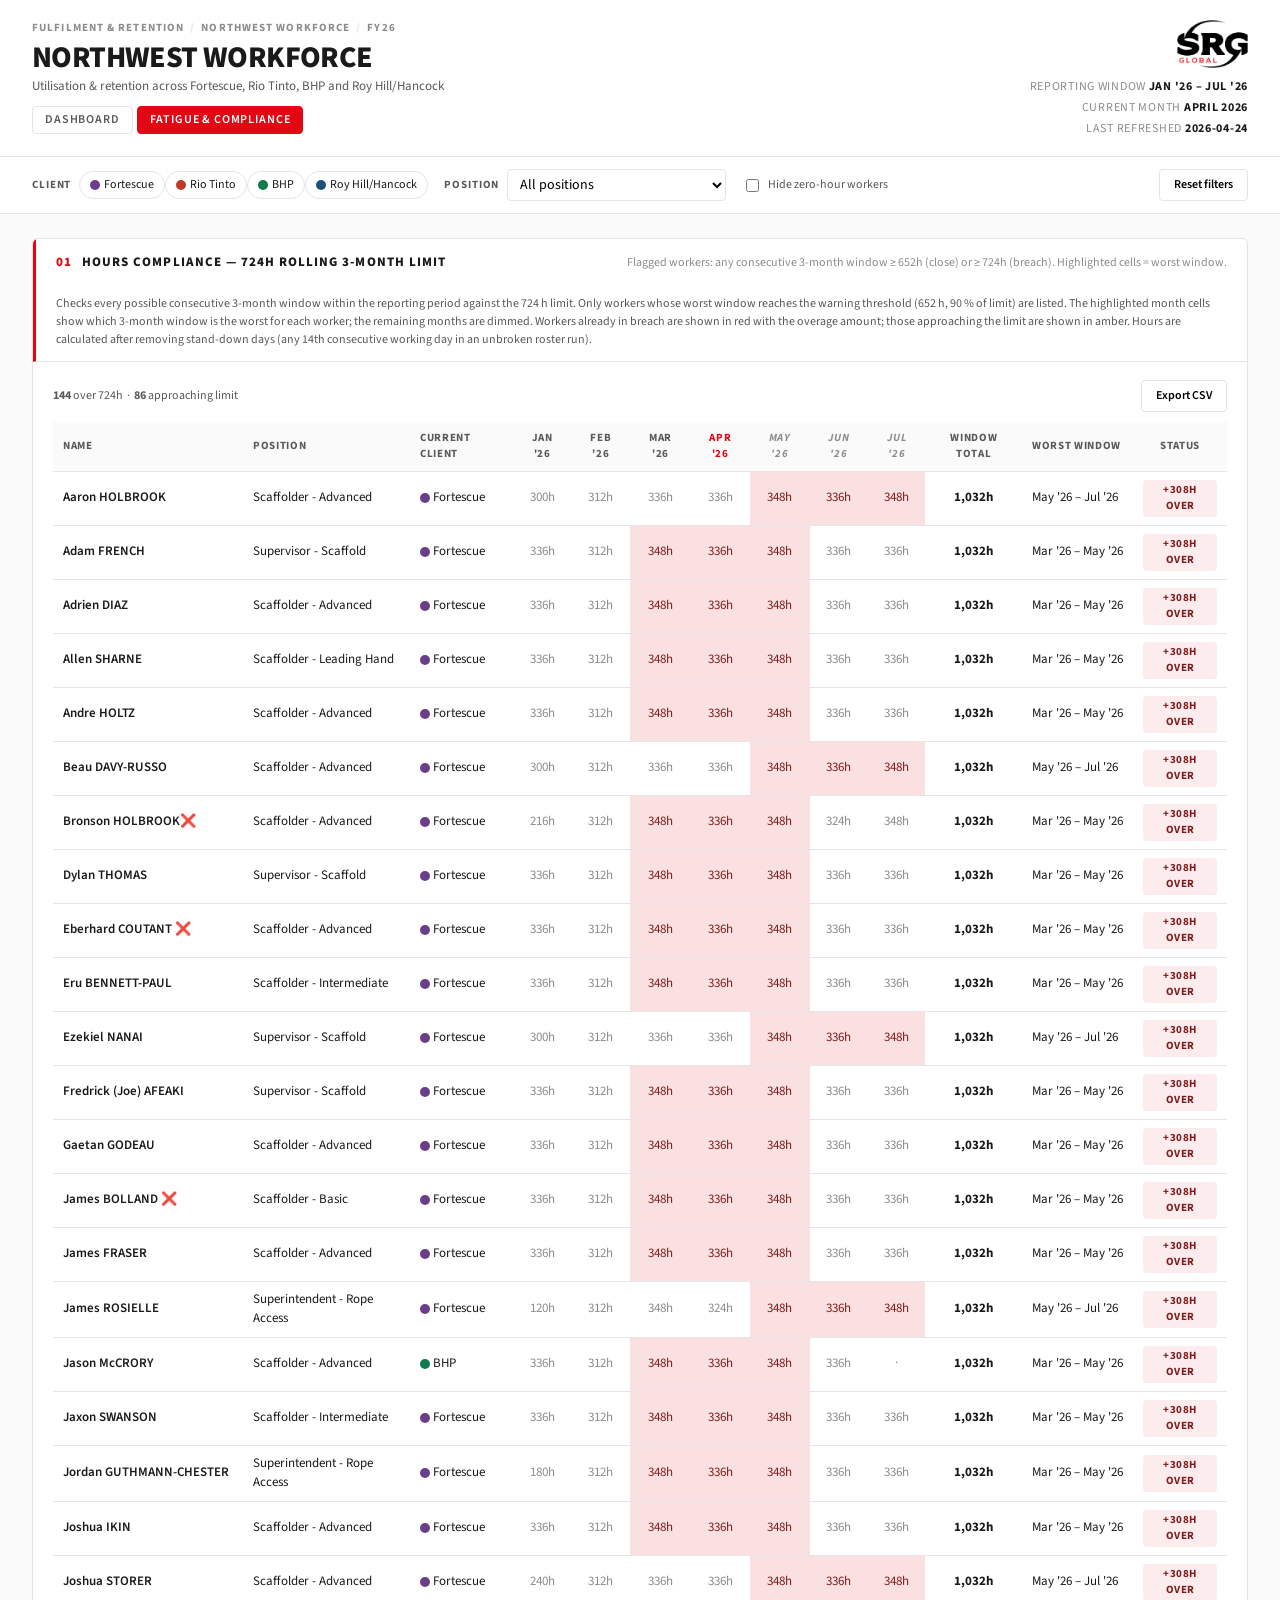
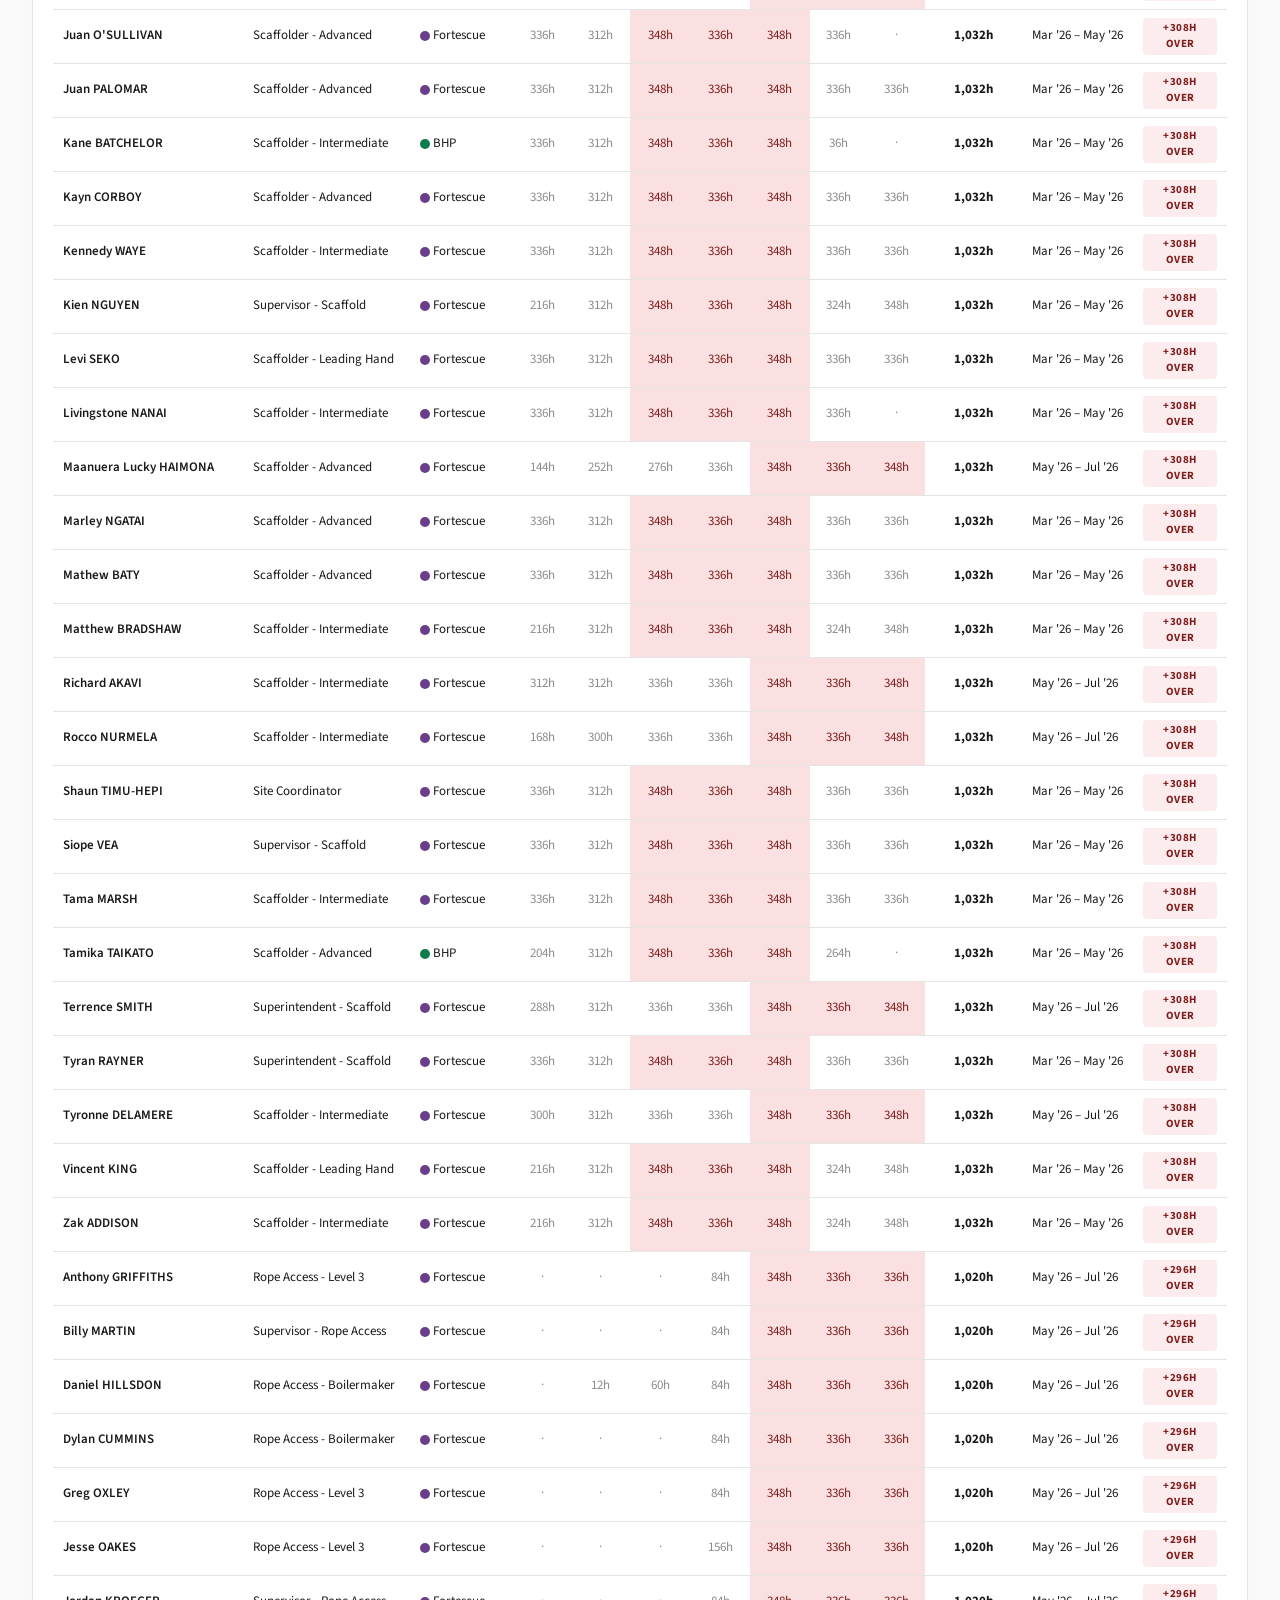
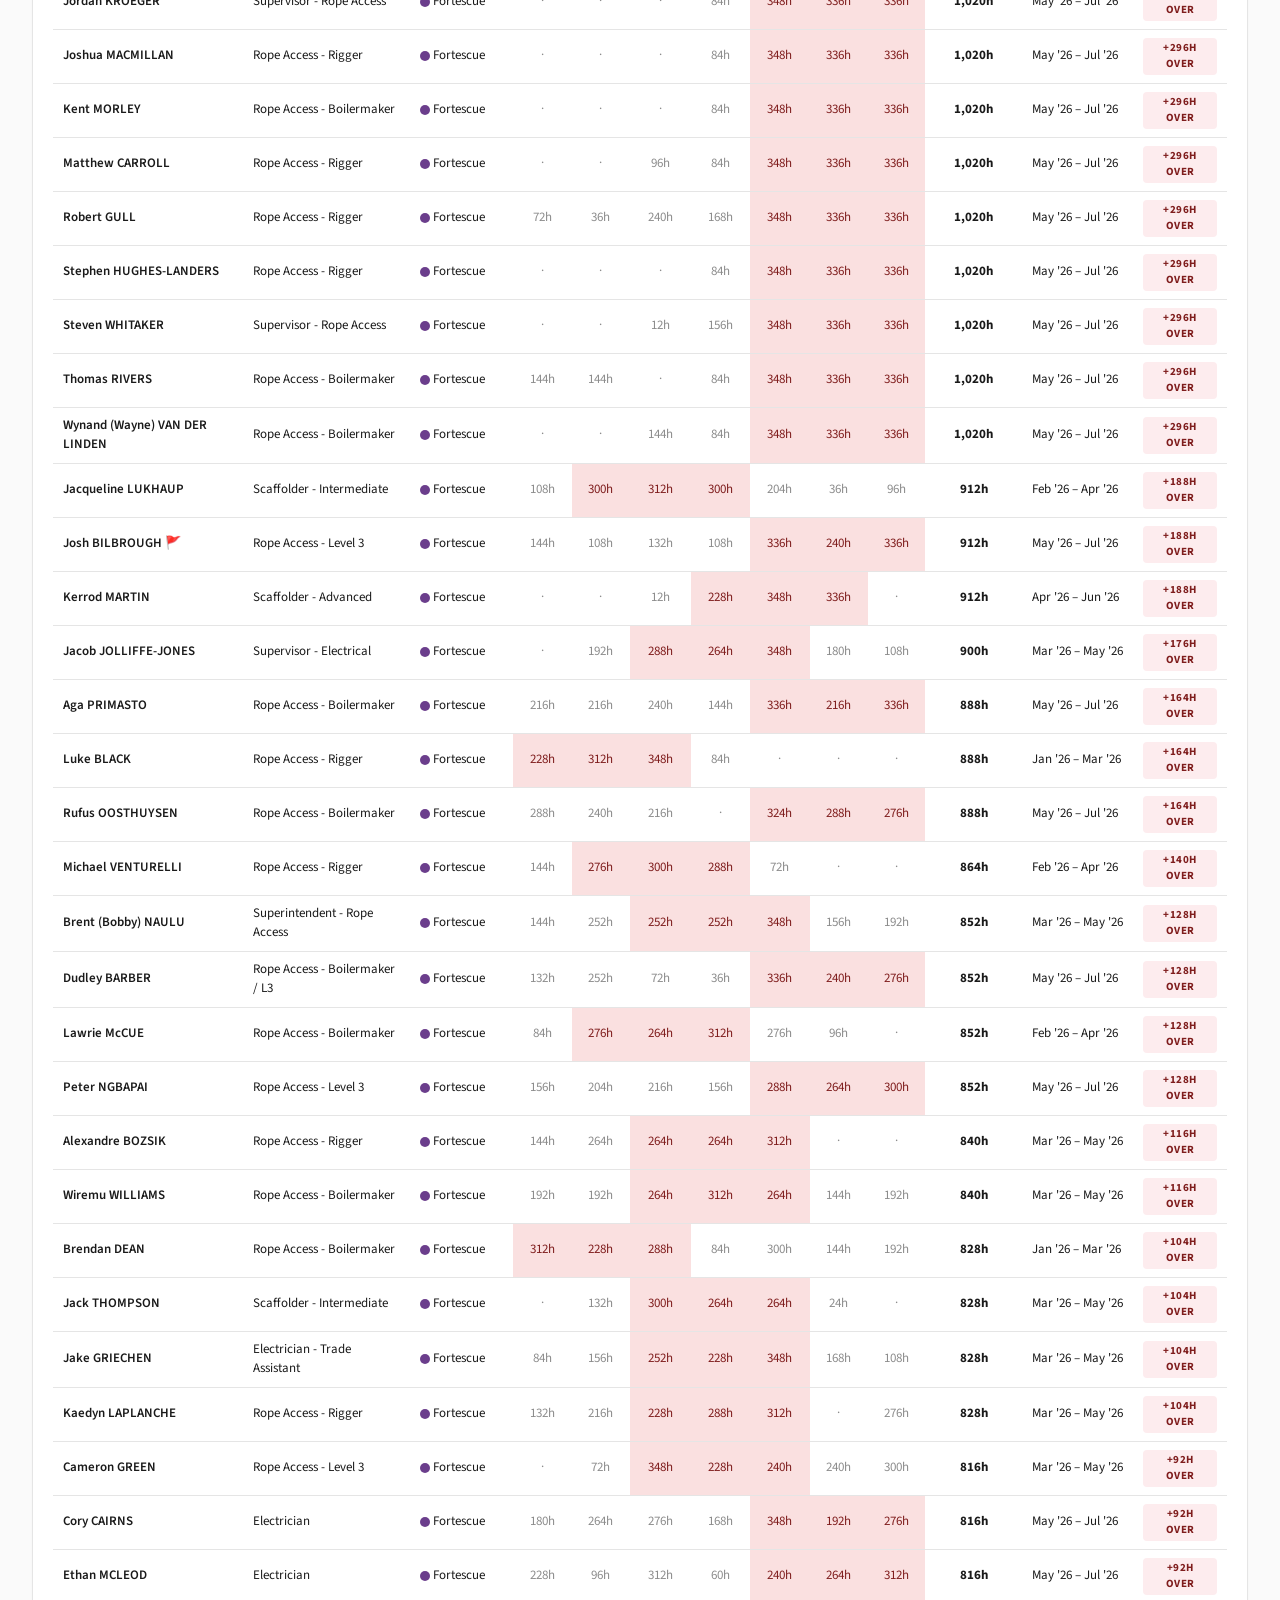
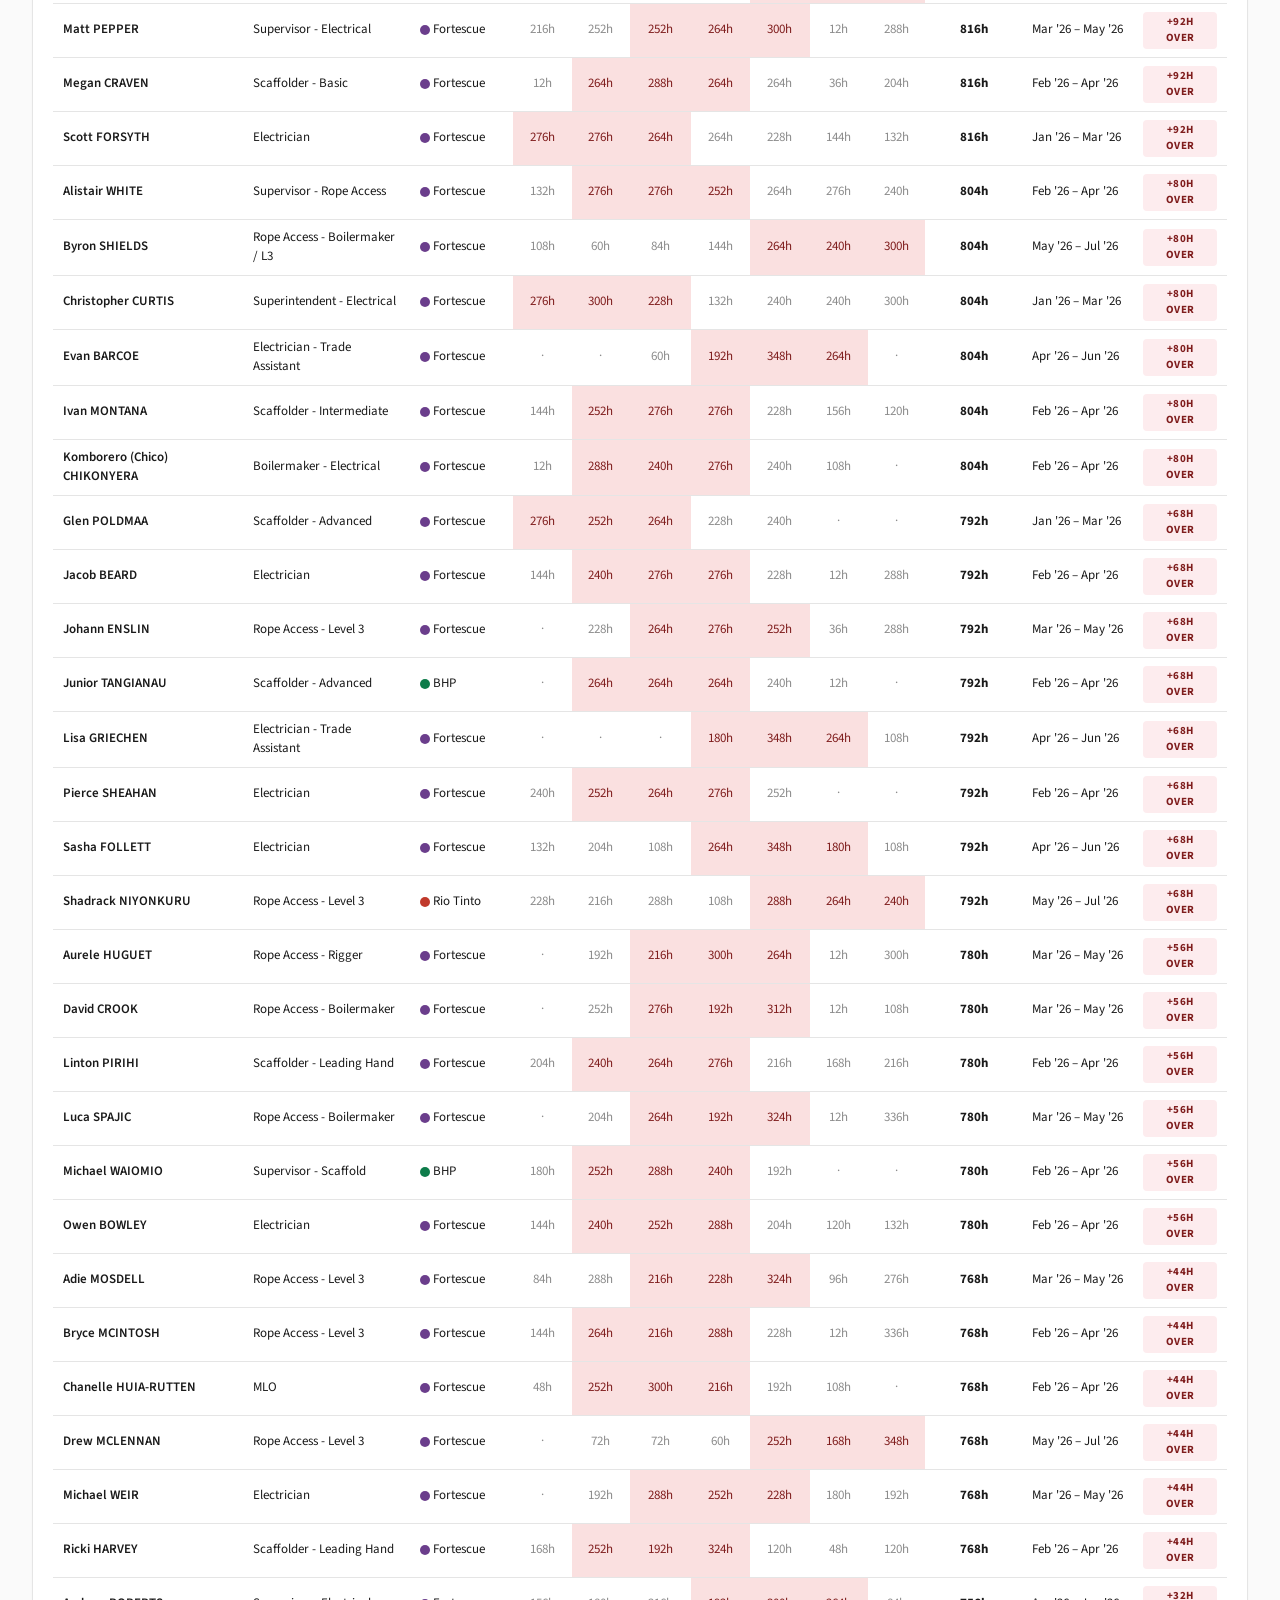
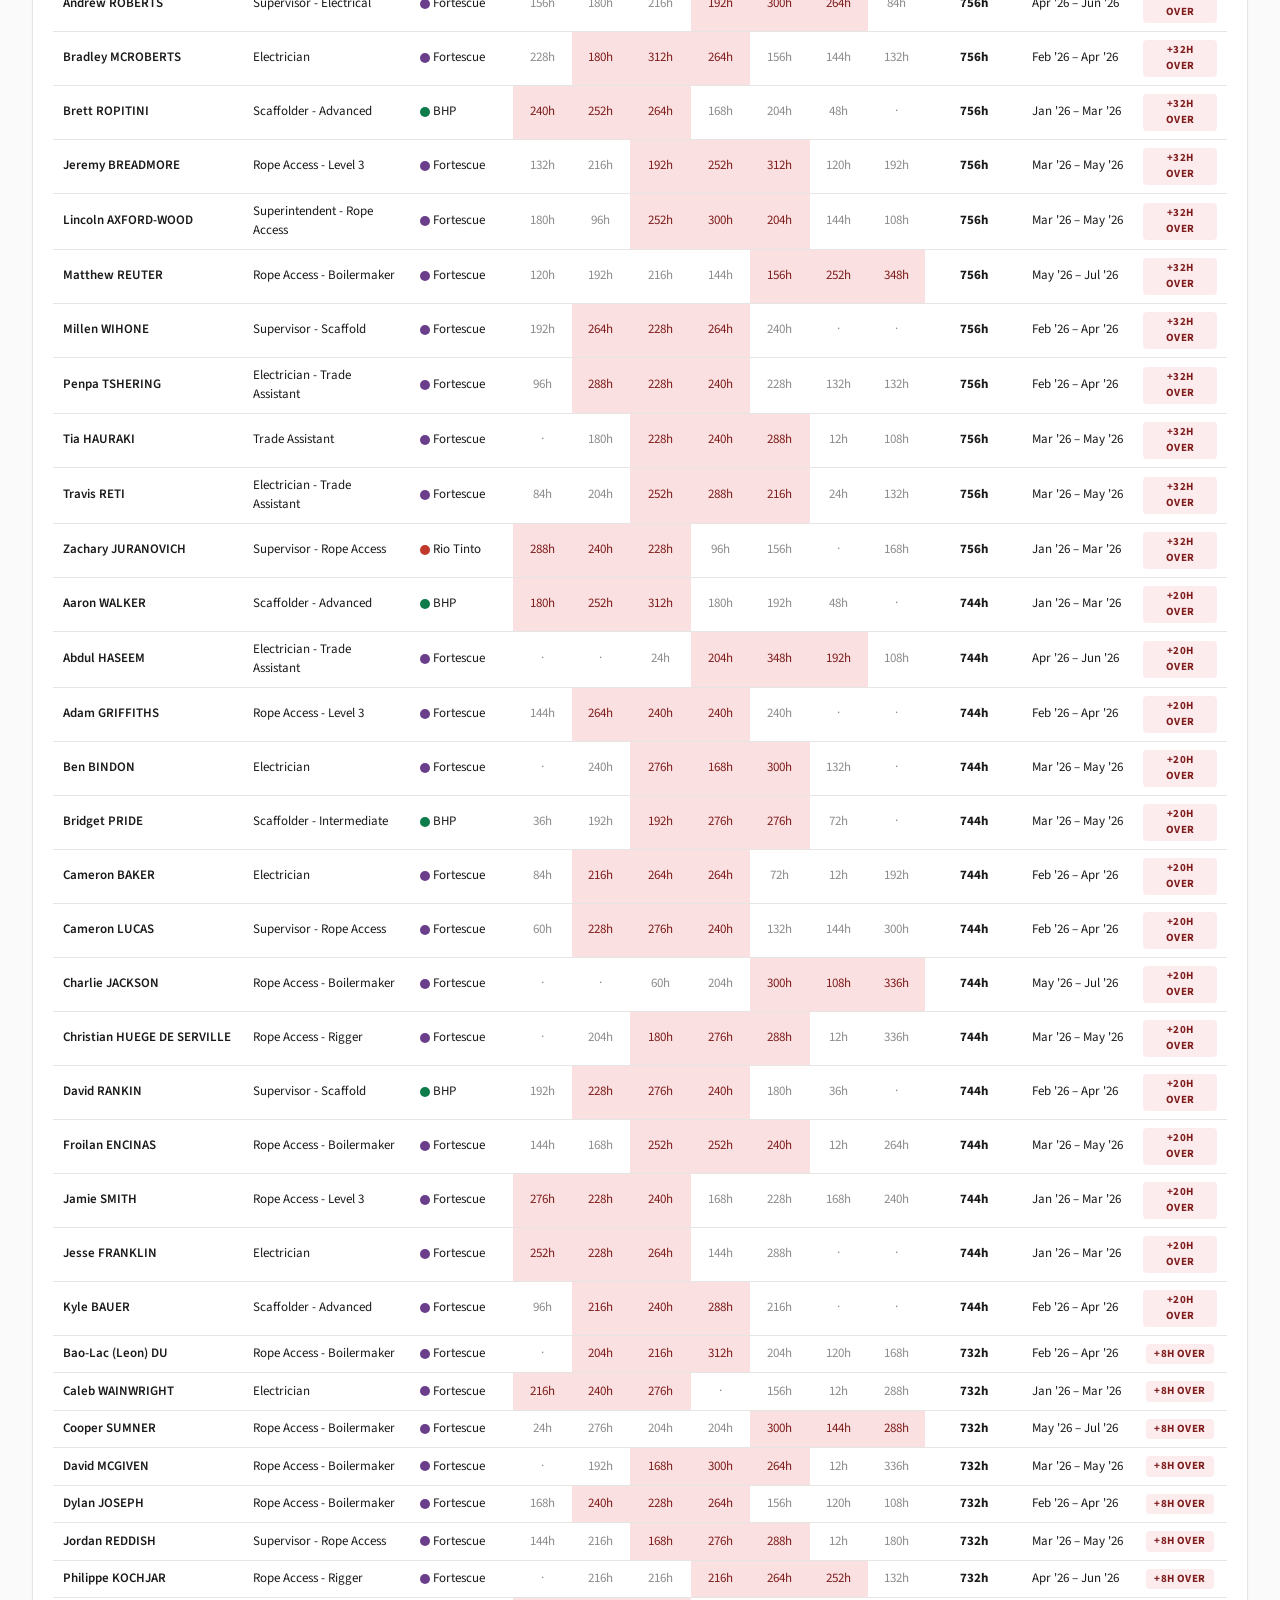
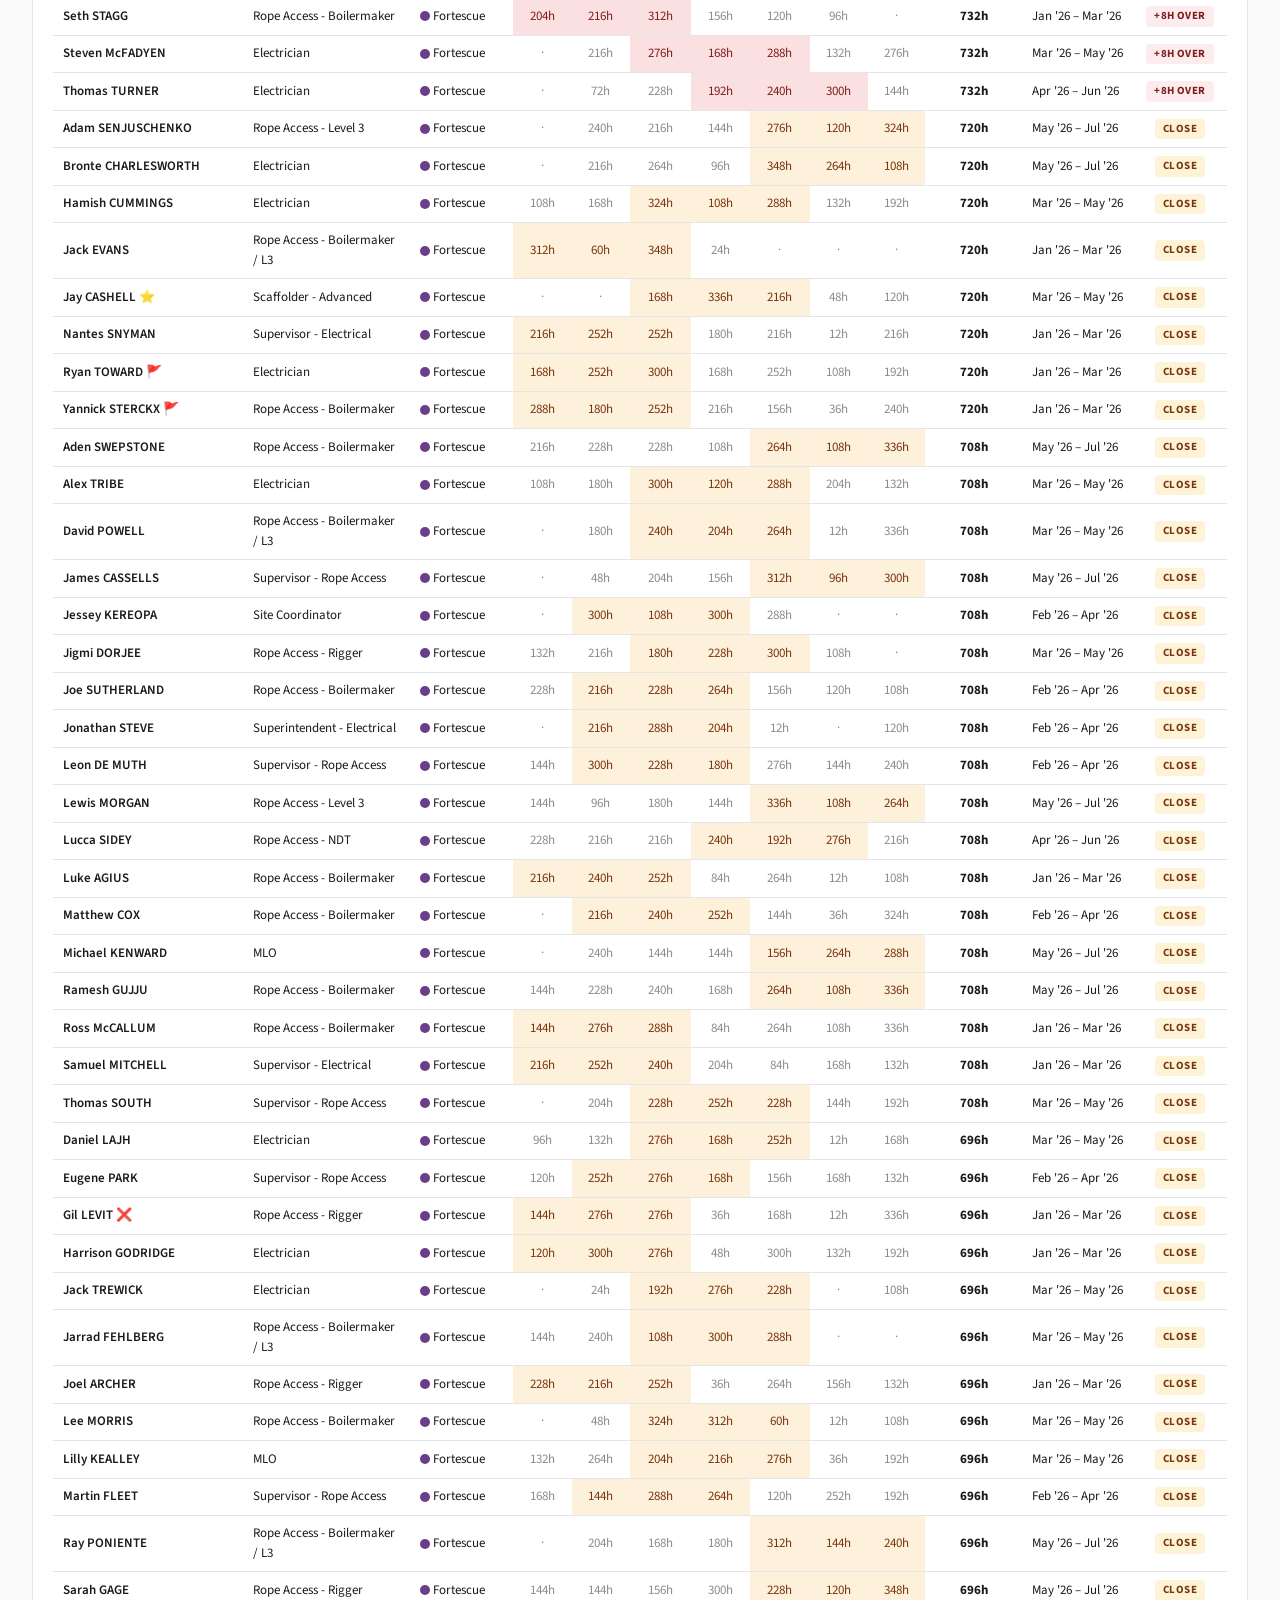
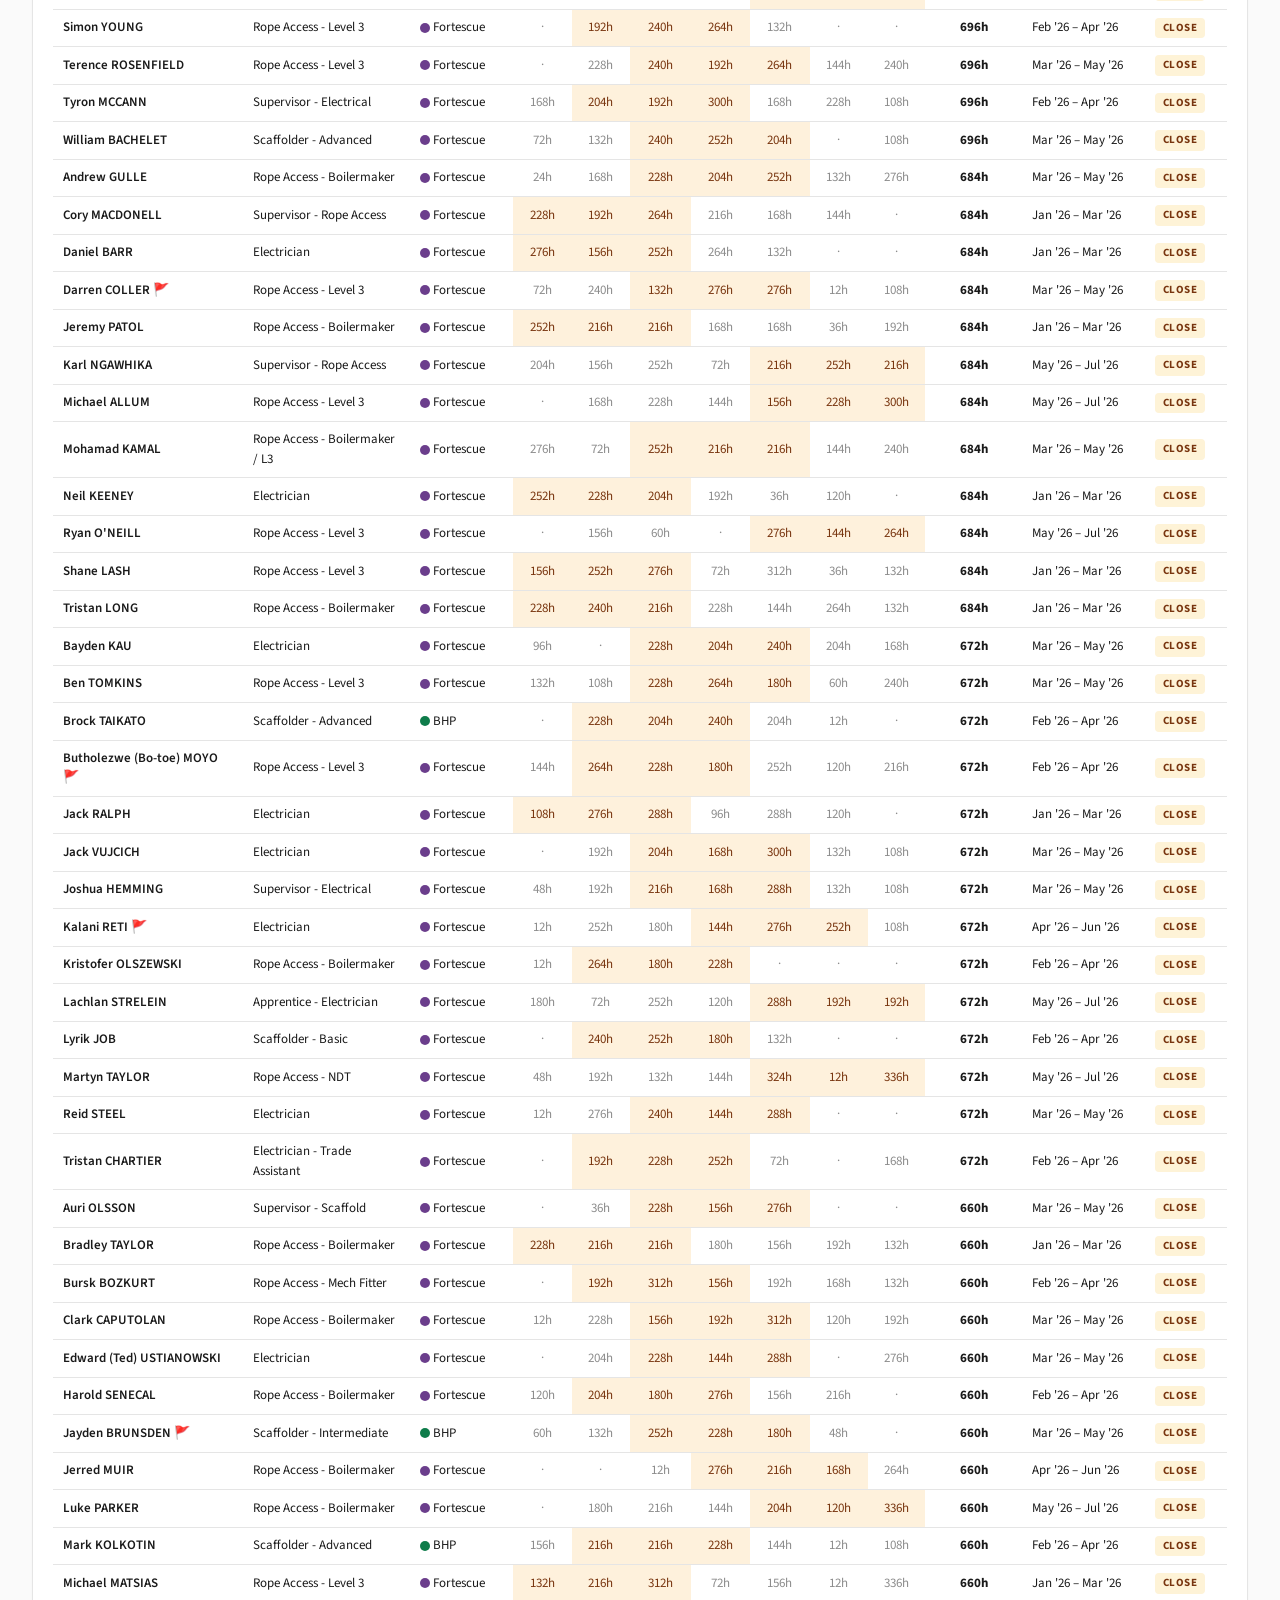
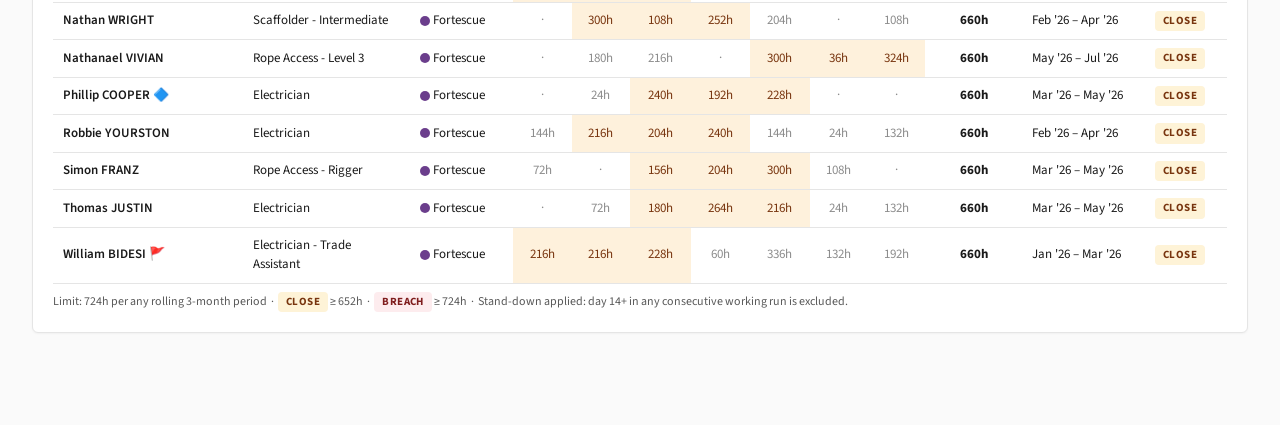
==== fatigue.html @ aa4ef1ea "Move fatigue/compliance section to standalone fatigue.html page - Creates fatigue.html with the full" ====
<!doctype html>
<html lang="en">
<head>
  <meta charset="utf-8" />
  <meta name="viewport" content="width=device-width, initial-scale=1" />
  <title>Fatigue &amp; Compliance — Northwest Workforce — SRG Global</title>
  <link rel="preconnect" href="https://fonts.googleapis.com" />
  <link rel="preconnect" href="https://fonts.gstatic.com" crossorigin />
  <link href="https://fonts.googleapis.com/css2?family=Source+Sans+3:wght@400;600;700;800&display=swap" rel="stylesheet" />
  <link rel="stylesheet" href="assets/styles.css?v=3" />
</head>
<body>

<header class="site-header">
  <div class="brand-row">
    <div class="brand-block">
      <div class="breadcrumb">
        <span>Fulfilment &amp; Retention</span>
        <span class="sep">/</span>
        <span>Northwest Workforce</span>
        <span class="sep">/</span>
        <span id="hdr-fy">FY26</span>
      </div>
      <h1>Northwest Workforce</h1>
      <div class="subtitle">
        Utilisation &amp; retention across Fortescue, Rio Tinto, BHP and Roy Hill/Hancock
      </div>
      <nav class="page-nav">
        <a href="index.html">Dashboard</a>
        <span class="page-nav-active">Fatigue &amp; Compliance</span>
      </nav>
    </div>
    <div class="brand-right">
      <img src="assets/srg_logo.png" alt="SRG Global" class="srg-logo-img" />
      <div class="meta">
        <div>Reporting window <strong id="hdr-window">—</strong></div>
        <div>Current month <strong id="hdr-current">—</strong></div>
        <div>Last refreshed <strong id="hdr-refreshed">—</strong></div>
      </div>
    </div>
  </div>
</header>

<div class="filter-strip">
  <div class="filter-group">
    <label>Client</label>
    <div id="client-chips"></div>
  </div>
  <div class="filter-group">
    <label>Position</label>
    <select id="position-select"></select>
  </div>
  <label class="toggle">
    <input type="checkbox" id="hide-zero" />
    Hide zero-hour workers
  </label>
  <button id="reset-filters" class="btn small" style="margin-left:auto;">Reset filters</button>
</div>

<main>

  <!-- Hours compliance -->
  <section class="card" id="sec-compliance">
    <header>
      <h2><span class="section-number">01</span> Hours compliance — 724h rolling 3-month limit</h2>
      <span class="hint">Flagged workers: any consecutive 3-month window ≥ 652h (close) or ≥ 724h (breach). Highlighted cells = worst window.</span>
      <p class="section-desc">Checks every possible consecutive 3-month window within the reporting period against the 724 h limit. Only workers whose worst window reaches the warning threshold (652 h, 90 % of limit) are listed. The highlighted month cells show which 3-month window is the worst for each worker; the remaining months are dimmed. Workers already in breach are shown in red with the overage amount; those approaching the limit are shown in amber. Hours are calculated after removing stand-down days (any 14th consecutive working day in an unbroken roster run).</p>
    </header>
    <div class="body">
      <div style="display:flex; gap:12px; margin-bottom:10px; align-items:center;">
        <span id="compliance-summary" class="muted small">—</span>
        <button id="compliance-csv" class="btn small" style="margin-left:auto;">Export CSV</button>
      </div>
      <div class="table-scroll">
        <table class="tbl" id="compliance-table">
          <thead id="compliance-thead"></thead>
          <tbody></tbody>
        </table>
      </div>
      <div class="small muted" style="margin-top:8px;">
        Limit: 724h per any rolling 3-month period &nbsp;·&nbsp;
        <span class="badge warn">Close</span> ≥ 652h &nbsp;·&nbsp;
        <span class="badge risk">Breach</span> ≥ 724h &nbsp;·&nbsp;
        Stand-down applied: day 14+ in any consecutive working run is excluded.
      </div>
    </div>
  </section>

</main>

<script src="assets/format.js"></script>
<script src="assets/compliance.js"></script>
<script src="assets/fatigue-app.js"></script>
</body>
</html>
---- assets/styles.css ----
/* Northwest Workforce Dashboard — SRG Global theme
   Palette mirrors Southwest Shutdowns for consistency. */

:root {
  /* Brand */
  --srg-red: #E30613;
  --srg-red-dark: #B50510;
  --srg-red-soft: #FDECEE;

  /* Text */
  --srg-dark: #1A1A1A;
  --srg-grey: #595959;
  --srg-grey-2: #8C8C8C;

  /* Surfaces */
  --surface: #FFFFFF;
  --surface-2: #FAFAFA;
  --srg-light: #F5F5F5;
  --srg-border: #E5E5E5;

  /* Status */
  --ok: #16A34A;       --ok-soft: #E7F6EC;
  --warn: #F59E0B;     --warn-soft: #FEF3D7;
  --bad: #DC2626;      --bad-soft: #FDECEE;

  /* Company identity (Southwest siblings) */
  --co-covalent: #3A7849;
  --co-tronox: #3D4250;
  --co-csbp: #1F4E79;

  /* Callout (dashed "next" tiles) */
  --callout-fill: #EAF6F5;
  --callout-line: #23B1A5;

  /* Northwest-specific client dots */
  --fortescue: #6B3E8C;
  --rio: #C0392B;
  --bhp: #0E7C4A;
  --royhill: #1F4E79;

  --shadow-sm: 0 1px 2px rgba(0,0,0,0.04);
  --shadow-md: 0 4px 16px rgba(0,0,0,0.06);
}

* { box-sizing: border-box; }

html, body {
  margin: 0;
  padding: 0;
  background: var(--surface-2);
  color: var(--srg-dark);
  font-family: "Source Sans 3", -apple-system, BlinkMacSystemFont, "Segoe UI", Roboto, sans-serif;
  font-size: 14px;
  line-height: 1.5;
}

a { color: var(--srg-red); text-decoration: none; }
a:hover { color: var(--srg-red-dark); text-decoration: underline; }

/* ---------- Header ---------- */

.site-header {
  background: var(--surface);
  border-bottom: 1px solid var(--srg-border);
  padding: 20px 32px 18px;
}
.site-header .brand-row {
  display: flex;
  align-items: flex-start;
  justify-content: space-between;
  gap: 24px;
  flex-wrap: wrap;
}
.site-header .brand-block { flex: 1; min-width: 0; }
.site-header .breadcrumb {
  font-size: 11px;
  font-weight: 700;
  text-transform: uppercase;
  letter-spacing: 0.1em;
  color: var(--srg-grey-2);
  margin-bottom: 6px;
  display: flex;
  gap: 6px;
  align-items: center;
}
.site-header .breadcrumb .sep { color: var(--srg-border); }
.site-header h1 {
  font-size: 30px;
  font-weight: 800;
  margin: 0 0 4px;
  letter-spacing: -0.02em;
  text-transform: uppercase;
  color: var(--srg-dark);
  line-height: 1;
}
.site-header .subtitle {
  color: var(--srg-grey);
  font-size: 13px;
}
.site-header .brand-right {
  display: flex;
  flex-direction: column;
  align-items: flex-end;
  gap: 10px;
}
.site-header .srg-logo-img {
  height: 48px;
  width: auto;
  display: block;
}
.site-header .meta {
  display: flex;
  flex-direction: column;
  align-items: flex-end;
  gap: 3px;
  color: var(--srg-grey-2);
  font-size: 12px;
  text-transform: uppercase;
  letter-spacing: 0.06em;
  text-align: right;
}
.site-header .meta strong { color: var(--srg-dark); font-weight: 700; }

/* ---------- Page navigation ---------- */

.page-nav {
  display: flex;
  gap: 4px;
  margin-top: 10px;
  align-items: center;
}
.page-nav a,
.page-nav-active {
  font-size: 12px;
  font-weight: 600;
  text-transform: uppercase;
  letter-spacing: 0.07em;
  padding: 4px 12px;
  border-radius: 4px;
  text-decoration: none;
}
.page-nav a {
  color: var(--srg-grey);
  background: transparent;
  border: 1px solid var(--srg-border);
}
.page-nav a:hover {
  color: var(--srg-red);
  border-color: var(--srg-red);
  text-decoration: none;
}
.page-nav-active {
  color: var(--surface);
  background: var(--srg-red);
  border: 1px solid var(--srg-red);
  cursor: default;
}

/* ---------- Filter strip ---------- */

.filter-strip {
  background: var(--surface);
  border-bottom: 1px solid var(--srg-border);
  padding: 12px 32px;
  display: flex;
  gap: 16px;
  flex-wrap: wrap;
  align-items: center;
  position: sticky;
  top: 0;
  z-index: 10;
}
.filter-group {
  display: flex;
  align-items: center;
  gap: 8px;
}
.filter-group label {
  font-size: 11px;
  font-weight: 700;
  text-transform: uppercase;
  letter-spacing: 0.08em;
  color: var(--srg-grey);
}
.filter-chip {
  display: inline-flex;
  align-items: center;
  gap: 4px;
  padding: 4px 10px;
  border: 1px solid var(--srg-border);
  border-radius: 999px;
  background: var(--surface);
  font-size: 12px;
  cursor: pointer;
  user-select: none;
  transition: all 0.12s ease;
}
.filter-chip:hover { border-color: var(--srg-red); color: var(--srg-red); }
.filter-chip.active {
  background: var(--srg-red-soft);
  border-color: var(--srg-red);
  color: var(--srg-red-dark);
  font-weight: 600;
}
.filter-strip select {
  padding: 4px 8px;
  border: 1px solid var(--srg-border);
  border-radius: 4px;
  font: inherit;
  background: var(--surface);
}
.filter-strip .toggle {
  display: inline-flex;
  gap: 6px;
  align-items: center;
  font-size: 12px;
  color: var(--srg-grey);
  cursor: pointer;
}

/* ---------- Main layout ---------- */

main {
  padding: 24px 32px 64px;
  max-width: 1600px;
  margin: 0 auto;
}

section.card {
  background: var(--surface);
  border: 1px solid var(--srg-border);
  border-radius: 6px;
  box-shadow: var(--shadow-sm);
  margin-bottom: 28px;
  overflow: hidden;
}

section.card > header {
  padding: 14px 20px 12px;
  border-bottom: 1px solid var(--srg-border);
  border-left: 3px solid var(--srg-red);
  display: flex;
  align-items: baseline;
  justify-content: space-between;
  gap: 16px;
  flex-wrap: wrap;
}
section.card > header h2 {
  margin: 0;
  font-size: 13px;
  font-weight: 800;
  text-transform: uppercase;
  letter-spacing: 0.08em;
  color: var(--srg-dark);
}
section.card > header h2 .section-number {
  color: var(--srg-red);
  margin-right: 6px;
  font-weight: 800;
}
section.card > header .hint {
  font-size: 12px;
  color: var(--srg-grey-2);
  font-weight: 400;
  text-transform: none;
  letter-spacing: 0;
}
section.card > header .section-desc {
  flex-basis: 100%;
  margin: 6px 0 0;
  font-size: 12px;
  color: var(--srg-grey);
  font-weight: 400;
  text-transform: none;
  letter-spacing: 0;
  line-height: 1.5;
}
section.card > .body { padding: 18px 20px 20px; }

/* ---------- KPI tiles ---------- */

.kpi-grid {
  display: grid;
  grid-template-columns: repeat(6, minmax(0, 1fr));
  gap: 14px;
}
@media (max-width: 1200px) { .kpi-grid { grid-template-columns: repeat(3, minmax(0, 1fr)); } }
@media (max-width: 640px)  { .kpi-grid { grid-template-columns: repeat(2, minmax(0, 1fr)); } }

.kpi-tile {
  background: var(--surface);
  border: 1px solid var(--srg-border);
  border-radius: 6px;
  padding: 14px 16px 16px;
  position: relative;
  overflow: hidden;
}
.kpi-tile::before {
  content: "";
  position: absolute;
  left: 0; top: 0; bottom: 0;
  width: 3px;
  background: var(--srg-red);
}
.kpi-tile .label {
  font-size: 11px;
  text-transform: uppercase;
  letter-spacing: 0.08em;
  color: var(--srg-grey);
  font-weight: 700;
}
.kpi-tile .value {
  font-size: 28px;
  font-weight: 800;
  line-height: 1.1;
  margin: 4px 0 2px;
  color: var(--srg-dark);
}
.kpi-tile .unit { font-size: 14px; font-weight: 600; color: var(--srg-grey); margin-left: 4px; }
.kpi-tile .delta { font-size: 12px; color: var(--srg-grey); }
.kpi-tile .delta.up { color: var(--ok); }
.kpi-tile .delta.down { color: var(--bad); }
.kpi-tile.clickable { cursor: pointer; }
.kpi-tile.clickable:hover { border-color: var(--srg-red); box-shadow: var(--shadow-md); }
.kpi-tile.alert::before { background: var(--bad); }
.kpi-tile.alert .value { color: var(--bad); }

/* ---------- Tables ---------- */

.tbl {
  width: 100%;
  border-collapse: separate;
  border-spacing: 0;
  font-size: 13px;
}
.tbl th, .tbl td {
  text-align: center;
  padding: 8px 10px;
  border-bottom: 1px solid var(--srg-border);
  vertical-align: middle;
}
.tbl td.pos-name, .tbl td.worker-name, .tbl td.subtotal-label,
.tbl tr.disc-group-header td, .tbl td.cell-left, .tbl th.cell-left { text-align: left; }
.tbl thead th {
  font-size: 11px;
  text-transform: uppercase;
  letter-spacing: 0.06em;
  color: var(--srg-grey);
  font-weight: 700;
  background: var(--surface-2);
  border-bottom: 1px solid var(--srg-border);
  position: sticky;
  top: 0;
}
.tbl tbody tr:hover { background: var(--srg-light); }
.tbl td.num, .tbl th.num { text-align: center; font-variant-numeric: tabular-nums; }
.tbl td.pos-name { font-weight: 600; white-space: nowrap; }
.tbl tr.disc-group-header { background: var(--srg-light); }
.tbl tr.disc-group-header td.disc-label {
  font-size: 11px;
  font-weight: 800;
  text-transform: uppercase;
  letter-spacing: 0.08em;
  color: var(--srg-grey);
  padding: 6px 10px 5px;
  border-top: 1px solid var(--srg-border);
}
.tbl tr.disc-subtotal { background: var(--srg-light); border-top: 1px solid var(--srg-border); }
.tbl tr.disc-subtotal td { border-top: 1px solid var(--srg-border); font-style: normal; }
.tbl tr.disc-subtotal td.subtotal-label {
  font-size: 11px;
  font-weight: 700;
  color: var(--srg-grey);
  text-transform: uppercase;
  letter-spacing: 0.06em;
  padding-left: 10px;
}
.tbl tr.disc-subtotal .hc { font-weight: 700; color: var(--srg-dark); }
.tbl tr.disc-subtotal .hrs { color: var(--srg-grey-2); }
.tbl td.pos-indent { padding-left: 22px; }
.tbl td.worker-name { font-weight: 600; }
.tbl td.worker-name a { color: var(--srg-dark); }
.tbl td.worker-name a:hover { color: var(--srg-red); }

/* Position × month cells */
.tbl td.ret-cell {
  text-align: center;
  min-width: 80px;
  border-right: 1px solid var(--srg-border);
}
.ret-cell .hc {
  font-size: 14px;
  font-variant-numeric: tabular-nums;
}
.ret-cell .hrs {
  font-size: 11px;
  color: var(--srg-grey);
  font-variant-numeric: tabular-nums;
}
.ret-cell.future {
  background-color: var(--callout-fill);
  font-style: italic;
}
.ret-cell.future .hc { color: var(--srg-grey); }
.ret-cell.current { border-left: 2px solid var(--srg-red); border-right: 2px solid var(--srg-red); }
.ret-cell.is-ok   { background-color: rgba(22,163,74,0.10); }
.ret-cell.is-warn { background-color: rgba(245,158,11,0.12); }
.ret-cell.is-risk { background-color: rgba(220,38,38,0.10); }

.tbl th.month-past  { color: var(--srg-grey); }
.tbl th.month-cur   { color: var(--srg-red); }
.tbl th.month-future { color: var(--srg-grey-2); font-style: italic; }
.tbl th.div-future { border-left: 2px solid var(--srg-red); }
.tbl td.div-future { border-left: 2px solid var(--srg-red); }

/* ---------- Churn badge / traffic lights ---------- */

.badge {
  display: inline-block;
  padding: 2px 8px;
  border-radius: 4px;
  font-size: 11px;
  font-weight: 700;
  text-transform: uppercase;
  letter-spacing: 0.04em;
}
.badge.ok   { background: var(--ok-soft); color: #14532d; }
.badge.warn { background: var(--warn-soft); color: #78350f; }
.badge.risk { background: var(--bad-soft); color: #7f1d1d; }
.badge.muted { background: var(--srg-light); color: var(--srg-grey); }

.dot { width: 10px; height: 10px; border-radius: 50%; display: inline-block; vertical-align: middle; }
.dot.fortescue { background: var(--fortescue); }
.dot.rio { background: var(--rio); }
.dot.bhp { background: var(--bhp); }
.dot.royhill { background: var(--royhill); }

/* Sparkline inline SVG */
.spark { display: inline-block; vertical-align: middle; }
.spark path { fill: none; stroke: var(--srg-red); stroke-width: 1.5; }
.spark .dot { fill: var(--srg-red); }

/* ---------- Per-client tables ---------- */

details.client-block {
  border: 1px solid var(--srg-border);
  border-radius: 6px;
  margin-top: 12px;
  overflow: hidden;
}
details.client-block[open] { box-shadow: var(--shadow-sm); }
details.client-block summary {
  padding: 12px 16px;
  cursor: pointer;
  font-weight: 700;
  list-style: none;
  background: var(--surface-2);
  border-bottom: 1px solid var(--srg-border);
  display: flex;
  align-items: center;
  gap: 10px;
}
details.client-block summary::-webkit-details-marker { display: none; }
details.client-block summary::after {
  content: "▸";
  margin-left: auto;
  color: var(--srg-grey-2);
  transition: transform 0.15s;
}
details.client-block[open] summary::after { transform: rotate(90deg); }
details.client-block .body { padding: 14px 16px 18px; overflow-x: auto; }

/* ---------- Compliance table ---------- */

.compliance-cell-over  { background: rgba(220,38,38,0.14); color: #7f1d1d; }
.compliance-cell-warn  { background: rgba(245,158,11,0.14); color: #78350f; }
.compliance-cell-dim   { color: var(--srg-grey-2); }
td.compliance-total    { font-variant-numeric: tabular-nums; }
tr.compliance-over td  { border-left-color: transparent; }
tr.compliance-over     { border-left: 3px solid var(--bad); }
tr.compliance-warn     { border-left: 3px solid var(--warn); }

/* ---------- Charts ---------- */

.chart-box { position: relative; height: 320px; }
.chart-box.small { height: 220px; }

/* ---------- Buttons / controls ---------- */

button, .btn {
  background: var(--surface);
  border: 1px solid var(--srg-border);
  border-radius: 4px;
  padding: 6px 14px;
  font: inherit;
  font-weight: 600;
  cursor: pointer;
  transition: all 0.12s ease;
}
button:hover, .btn:hover {
  border-color: var(--srg-red);
  color: var(--srg-red);
}
button.primary, .btn.primary {
  background: var(--srg-red);
  color: #fff;
  border-color: var(--srg-red);
}
button.primary:hover, .btn.primary:hover { background: var(--srg-red-dark); color: #fff; }

.table-scroll { overflow-x: auto; }

/* ---------- Worker page ---------- */

.worker-head {
  display: flex;
  align-items: center;
  gap: 18px;
  padding: 20px 24px;
  background: var(--surface);
  border: 1px solid var(--srg-border);
  border-radius: 6px;
  border-left: 4px solid var(--srg-red);
  margin-bottom: 20px;
}
.worker-head .who h1 { margin: 0 0 4px; font-size: 24px; }
.worker-head .who .meta { color: var(--srg-grey); font-size: 13px; }
.worker-head .back { margin-left: auto; }

.worker-kpis {
  display: grid;
  grid-template-columns: repeat(4, minmax(0, 1fr));
  gap: 14px;
  margin-bottom: 20px;
}
@media (max-width: 900px) { .worker-kpis { grid-template-columns: repeat(2, 1fr); } }

.client-timeline {
  display: grid;
  gap: 2px;
  margin-top: 6px;
}
.client-timeline .row {
  display: grid;
  grid-auto-flow: column;
  grid-auto-columns: 1fr;
  gap: 2px;
}
.client-timeline .cell {
  padding: 8px 6px;
  text-align: center;
  font-size: 11px;
  color: #fff;
  font-weight: 600;
  border-radius: 3px;
  text-transform: uppercase;
  letter-spacing: 0.04em;
}
.client-timeline .cell.none { background: var(--srg-light); color: var(--srg-grey-2); }
.client-timeline .cell.fortescue { background: var(--fortescue); }
.client-timeline .cell.rio { background: var(--rio); }
.client-timeline .cell.bhp { background: var(--bhp); }
.client-timeline .cell.royhill { background: var(--royhill); }
.client-timeline .cell.committed { opacity: 0.65; }
.client-timeline .labels {
  display: grid;
  grid-auto-flow: column;
  grid-auto-columns: 1fr;
  gap: 2px;
  margin-bottom: 4px;
  font-size: 11px;
  color: var(--srg-grey-2);
  text-transform: uppercase;
  letter-spacing: 0.04em;
  text-align: center;
}

/* ---------- Utility ---------- */

.row-expand {
  background: var(--surface-2);
  border-left: 3px solid var(--srg-red);
}
.row-expand td { padding: 6px 10px; }
.muted { color: var(--srg-grey); }
.small { font-size: 12px; }
.nowrap { white-space: nowrap; }
.hidden { display: none !important; }
.pill {
  display: inline-block;
  padding: 1px 8px;
  border-radius: 999px;
  font-size: 11px;
  font-weight: 700;
  background: var(--srg-light);
  color: var(--srg-grey);
  text-transform: uppercase;
  letter-spacing: 0.04em;
}
.pill.alert { background: var(--bad-soft); color: var(--bad); }
.pill.fwd { background: var(--callout-fill); color: var(--callout-line); }
.pill.now { background: var(--srg-red-soft); color: var(--srg-red-dark); }
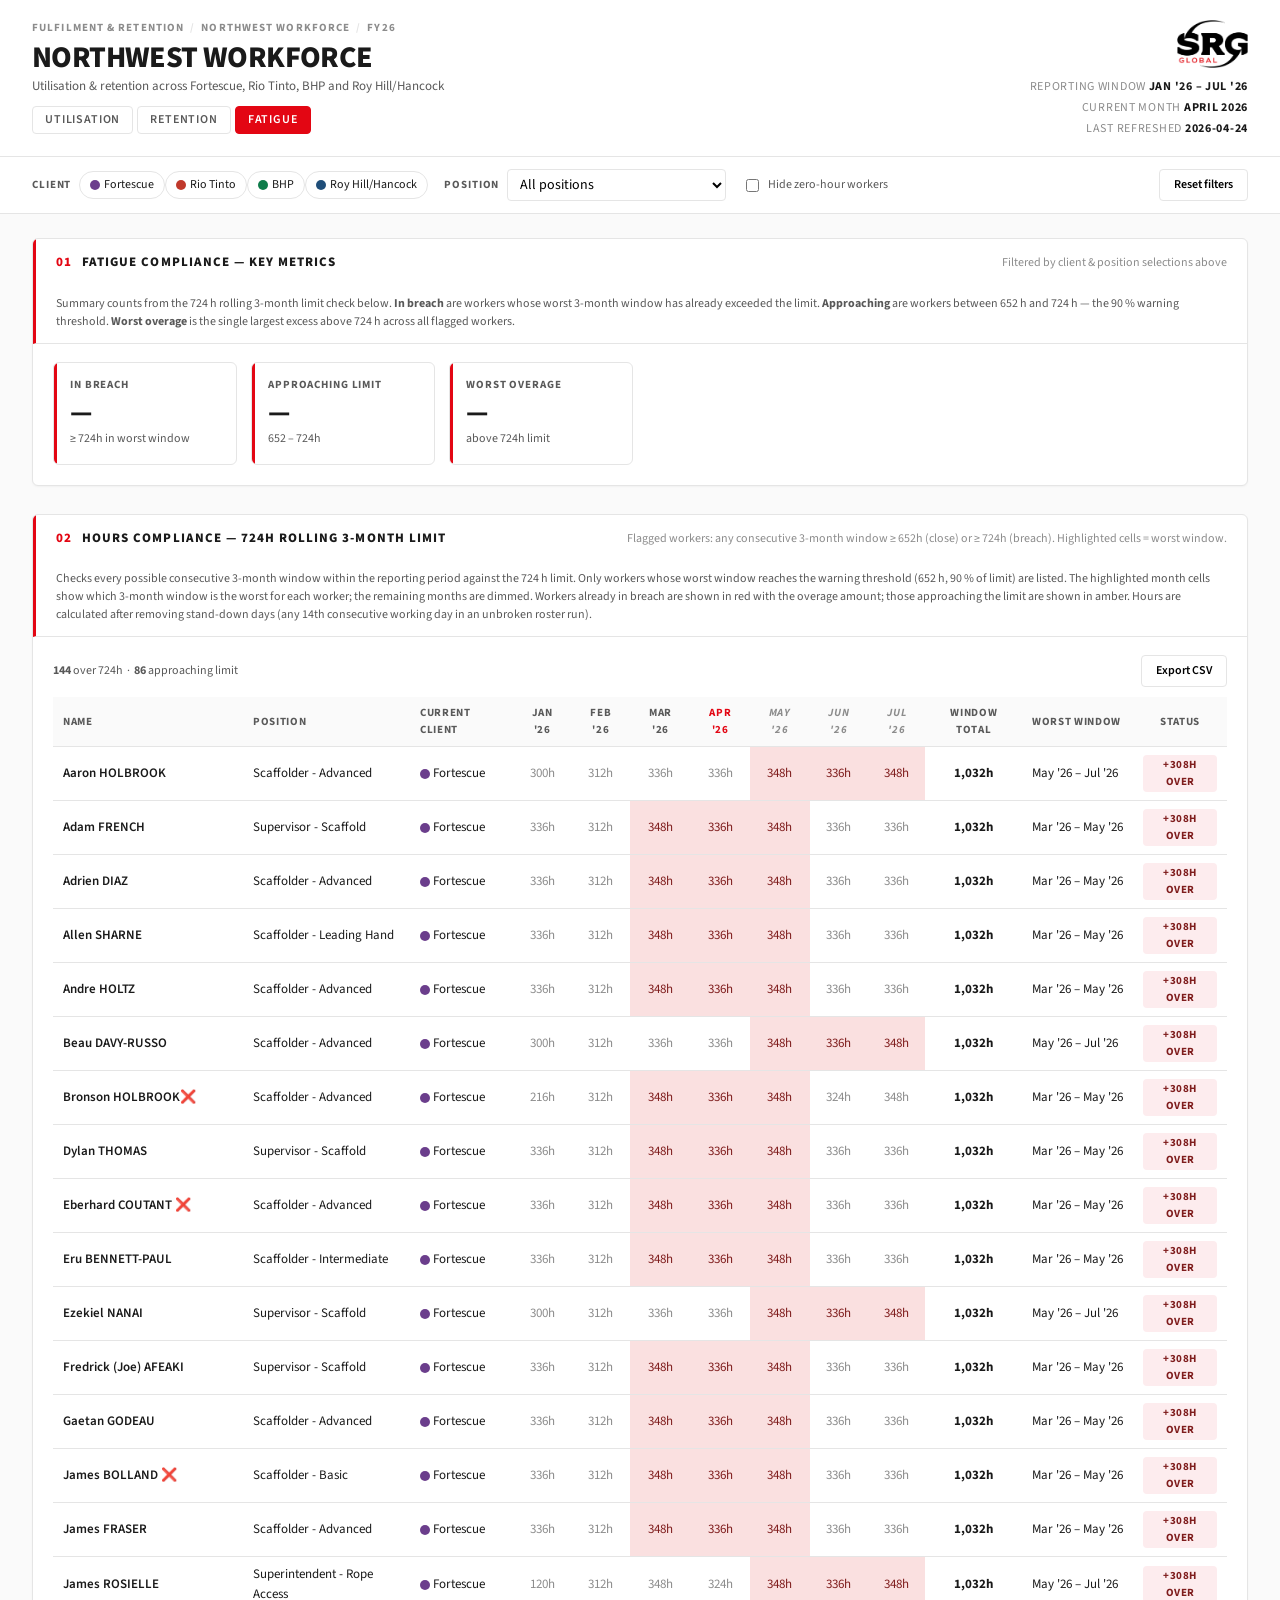
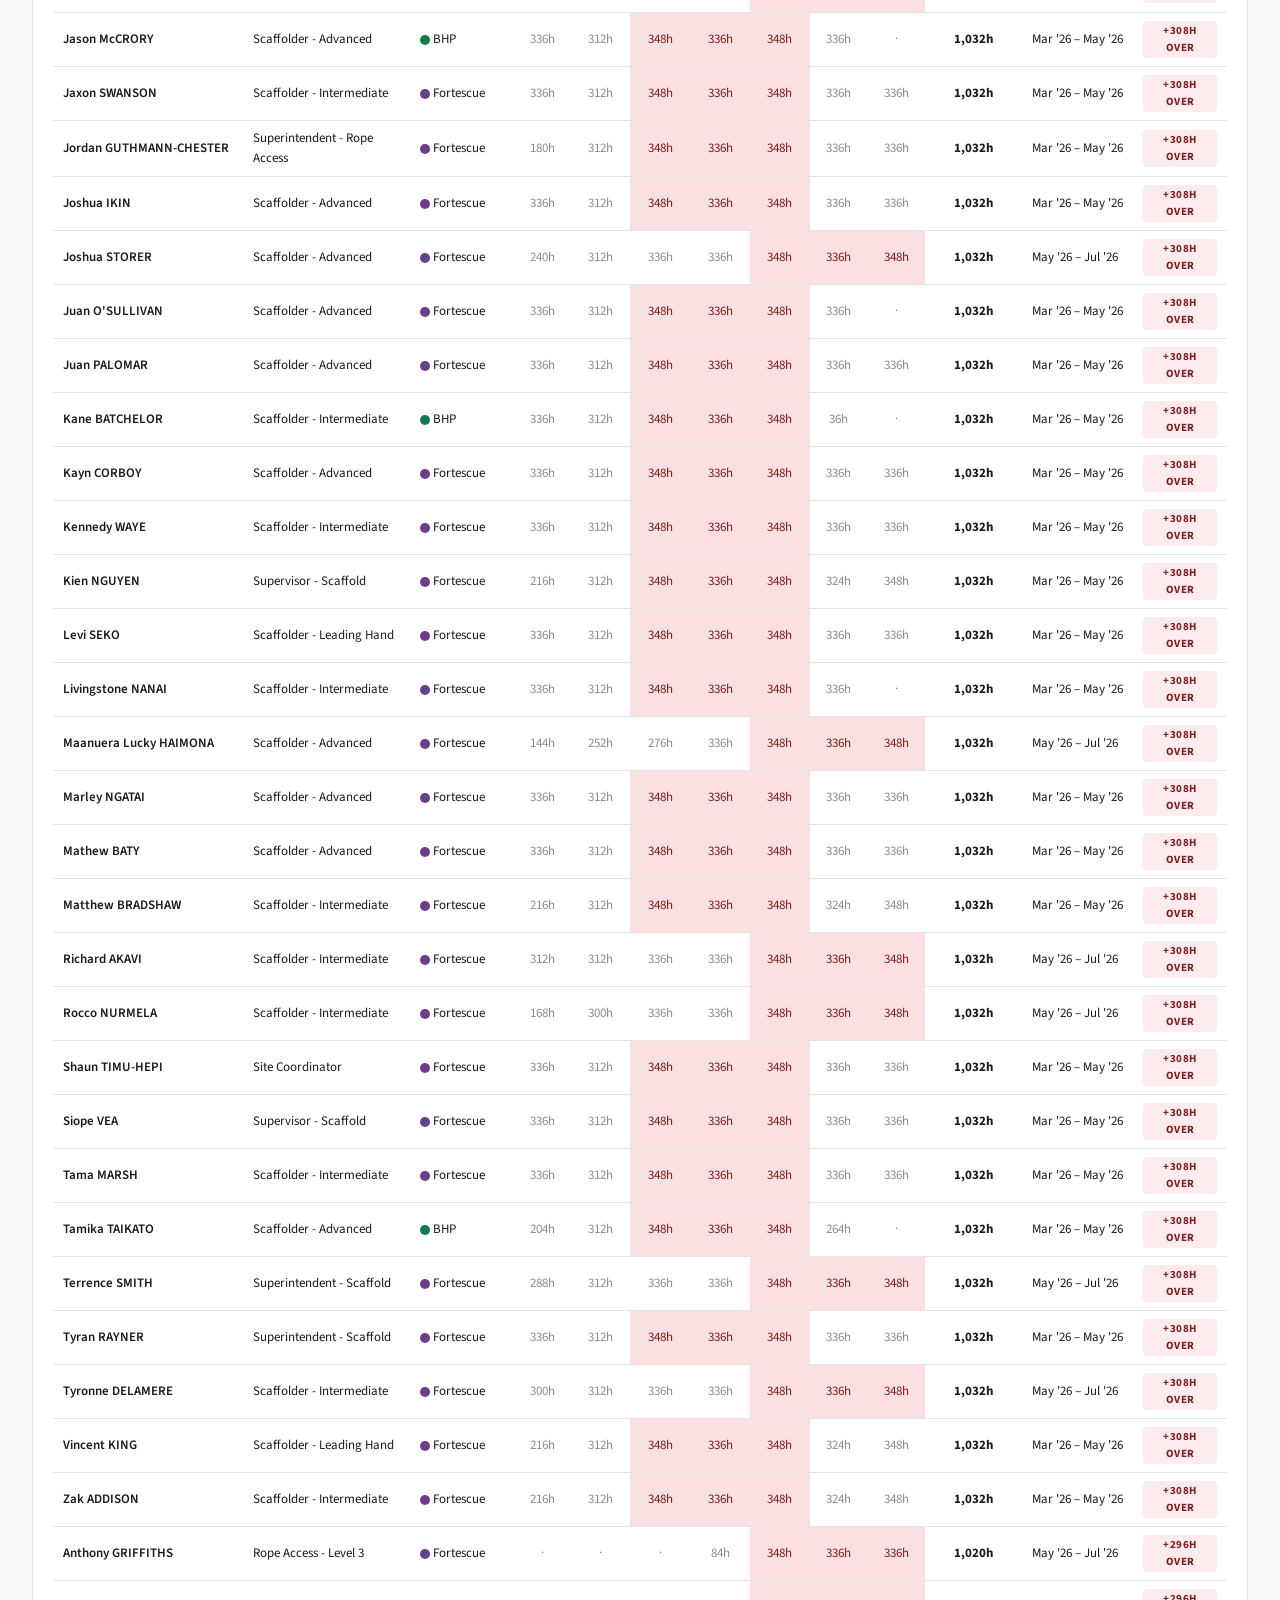
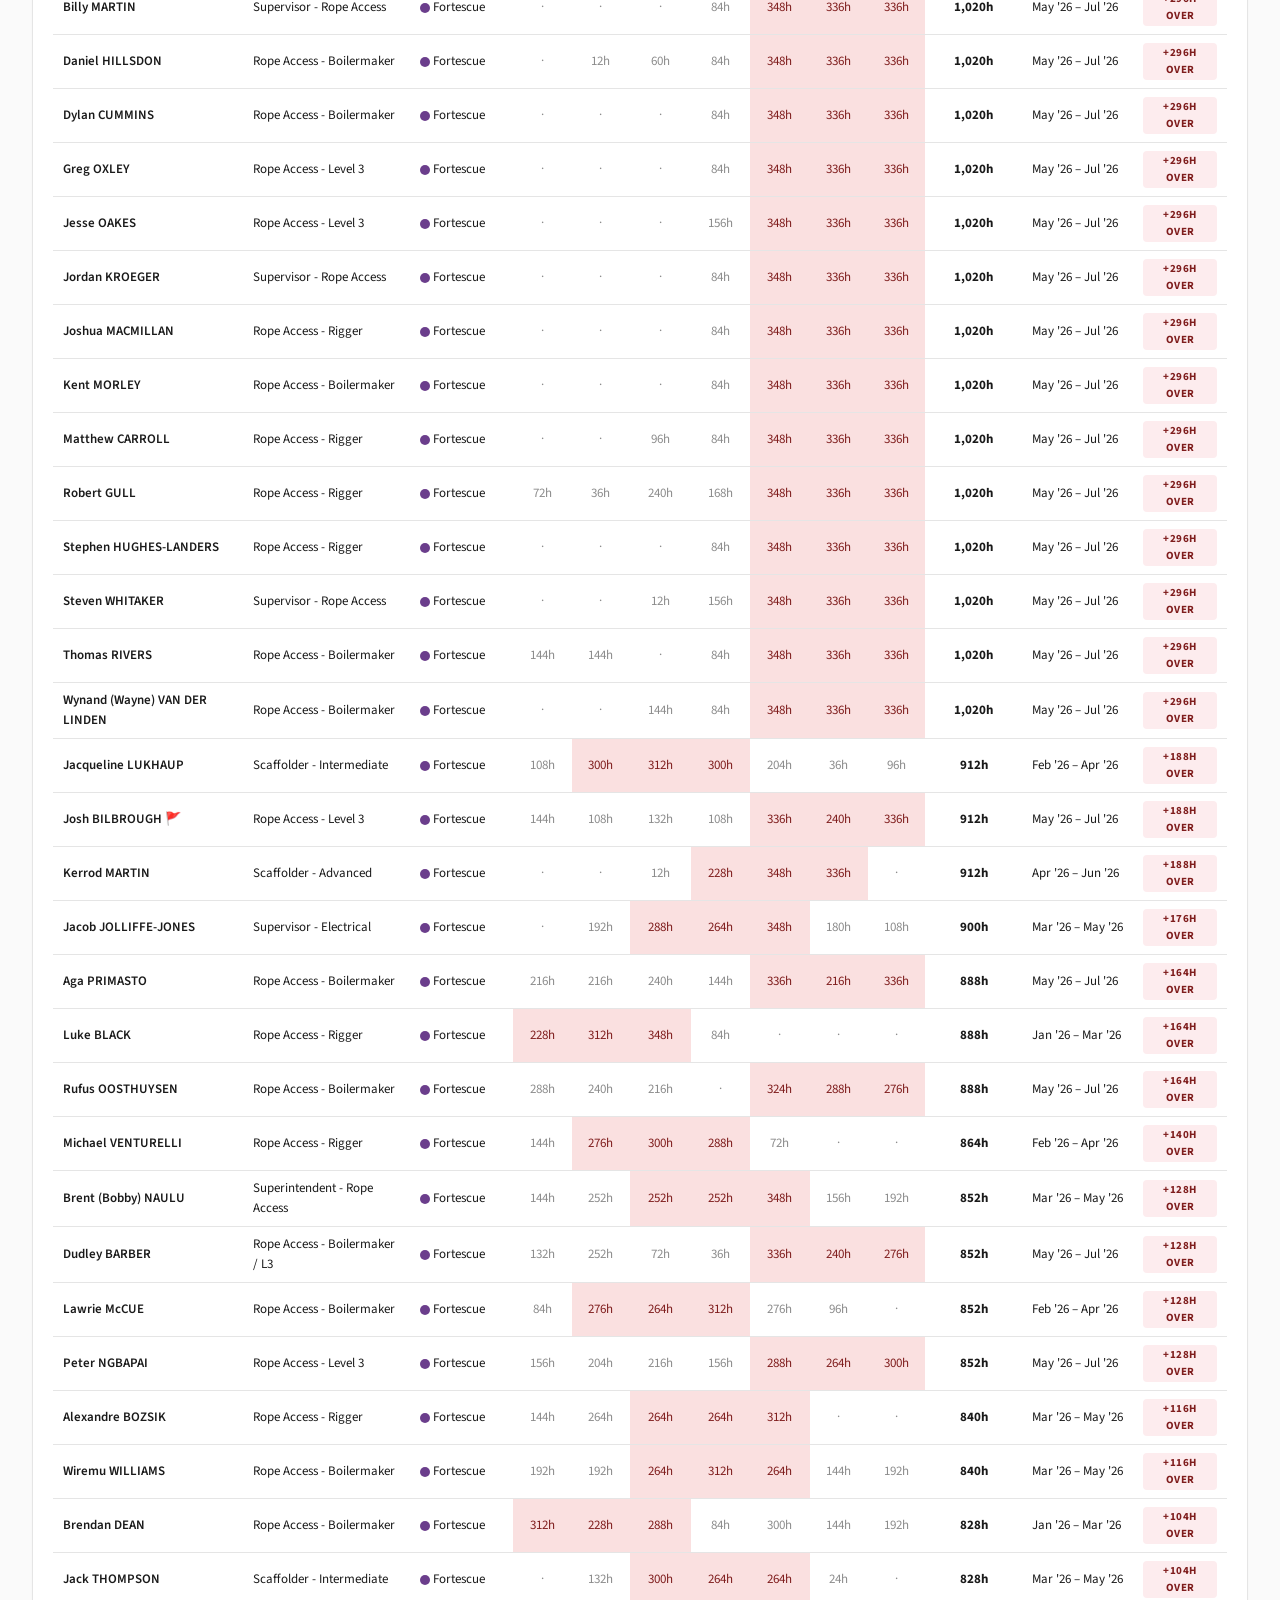
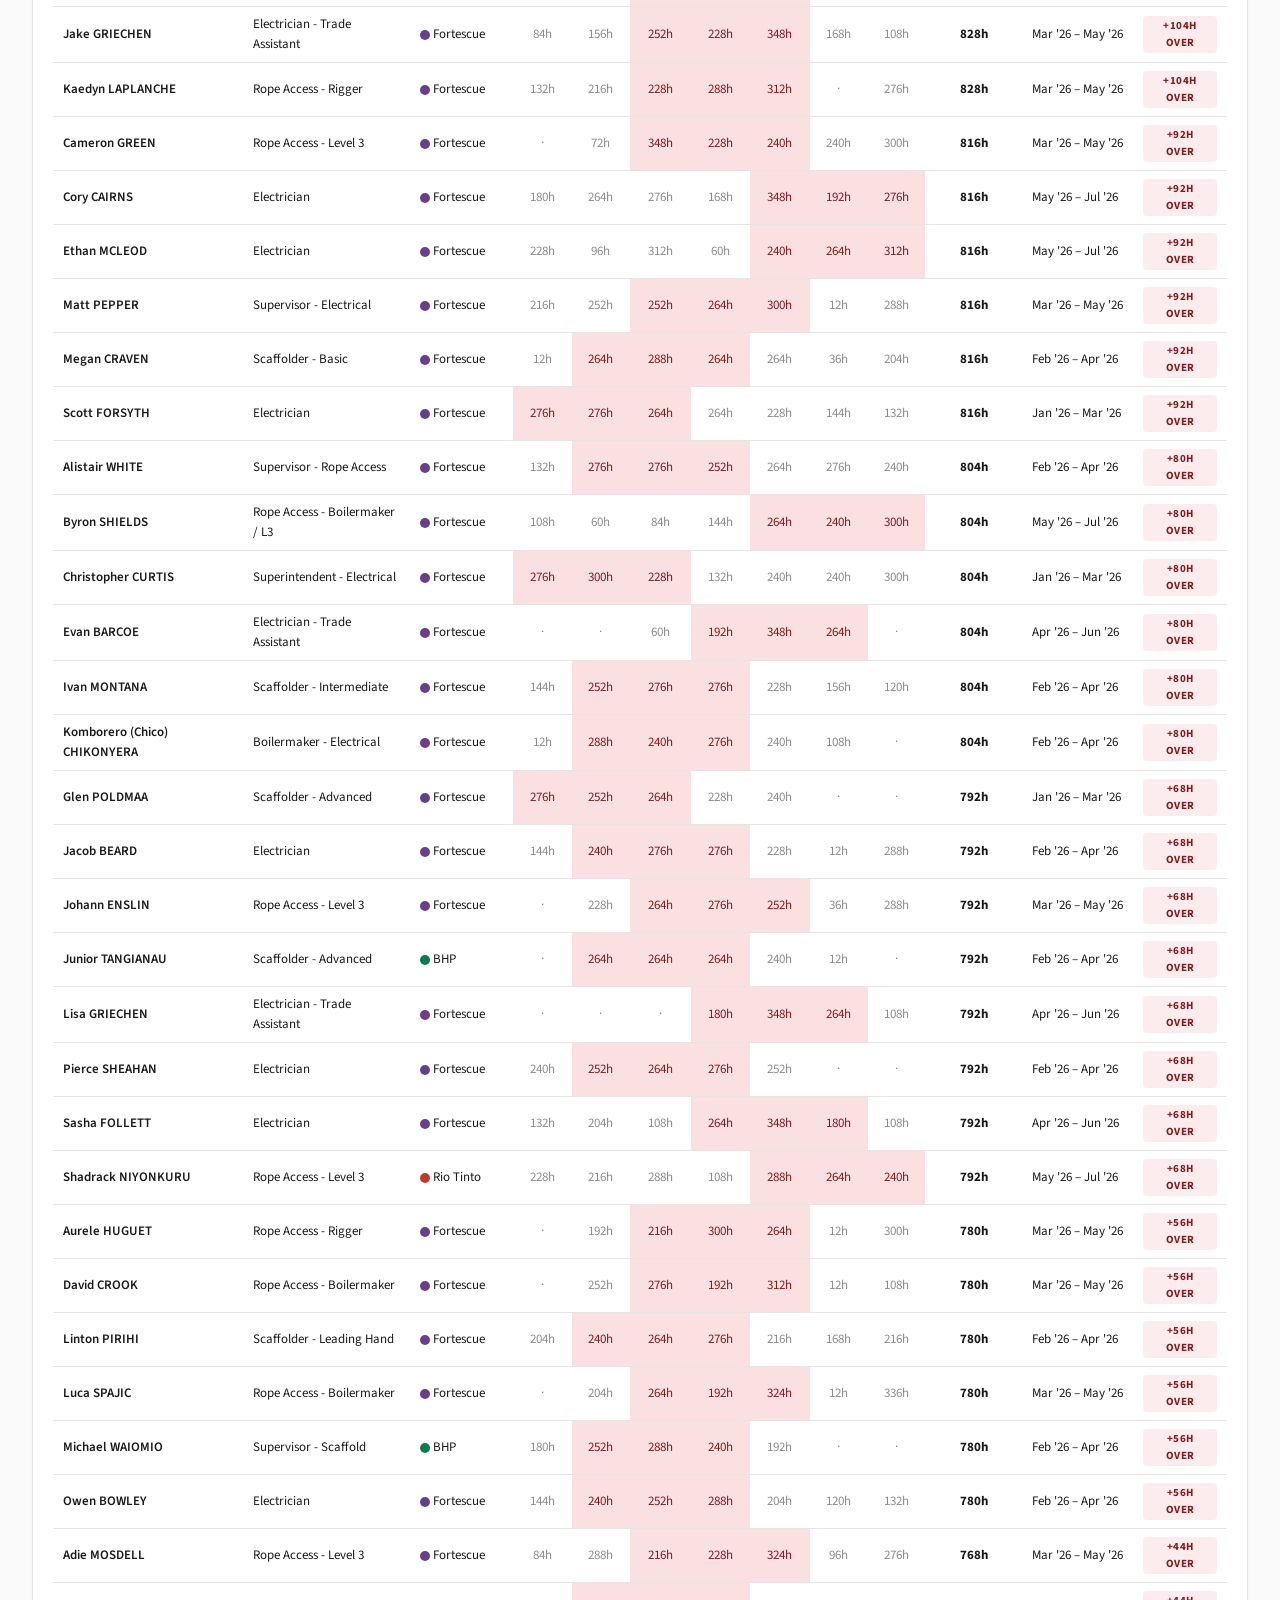
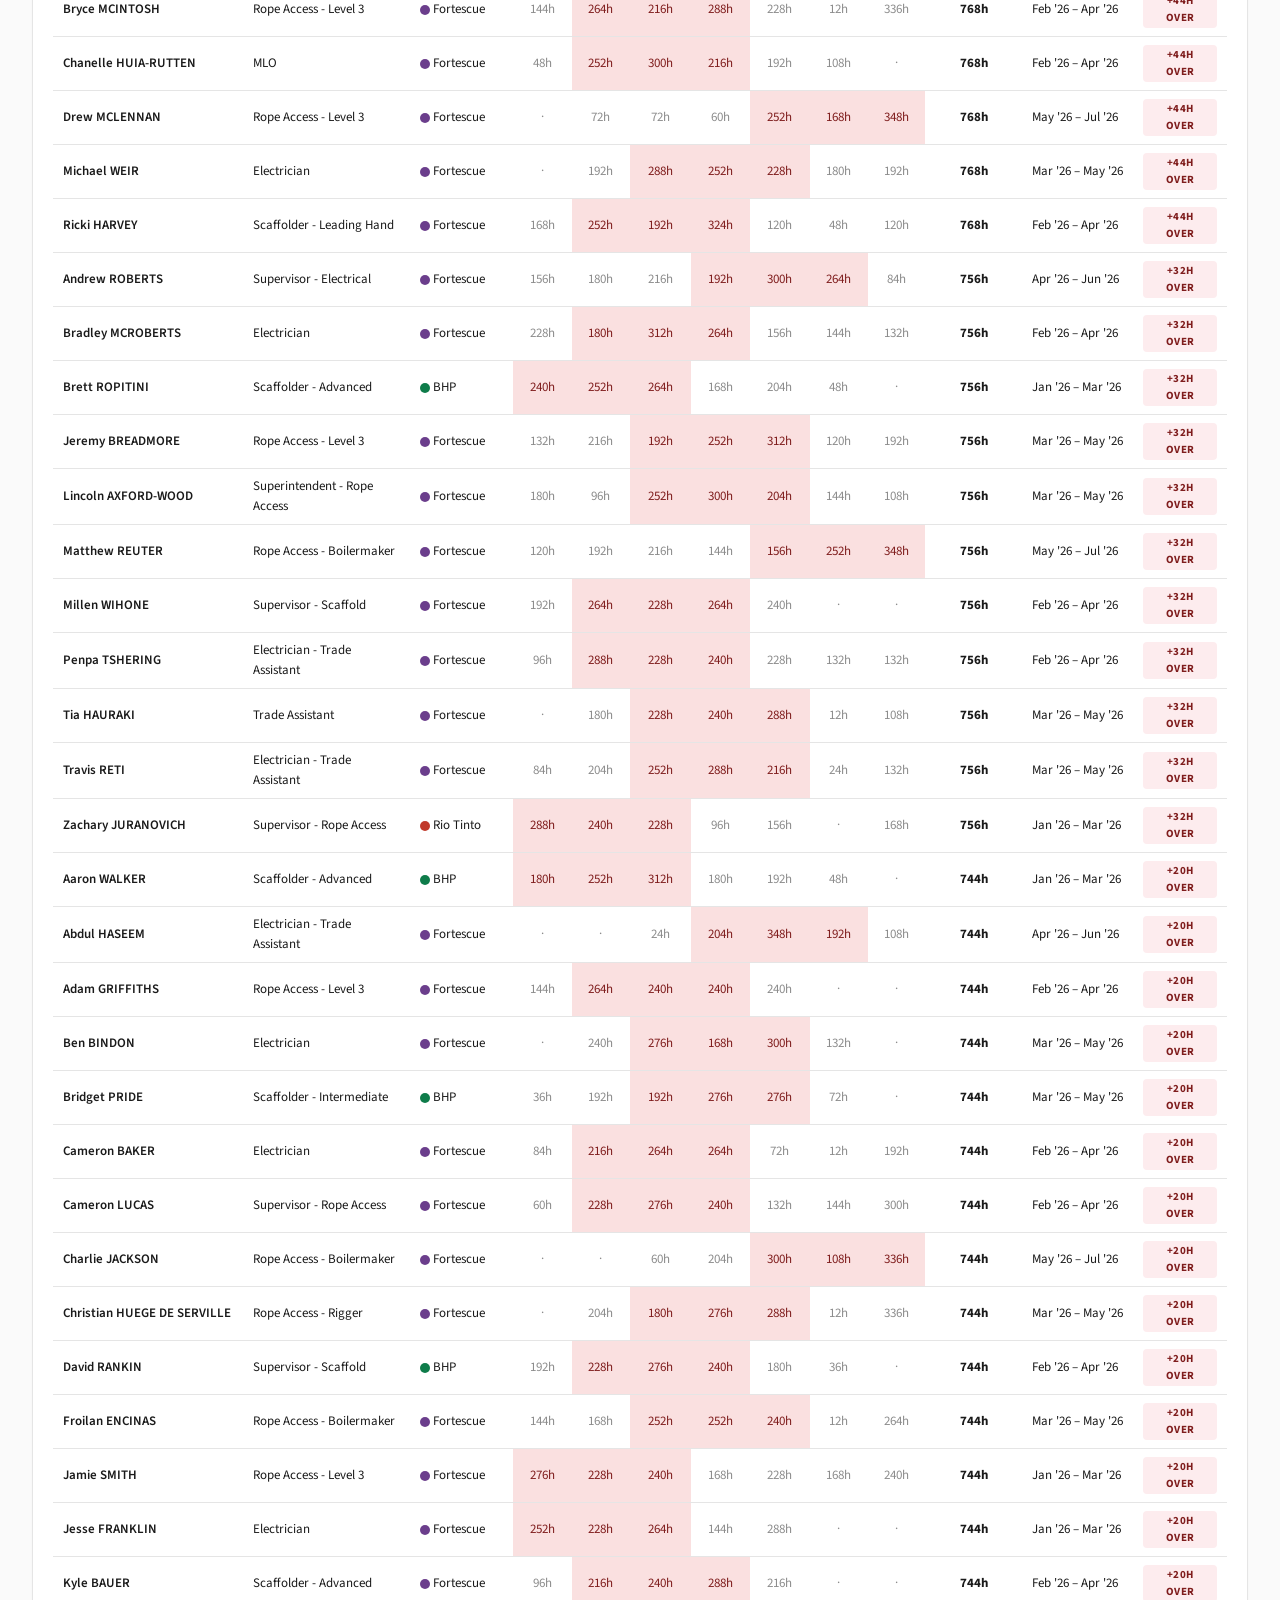
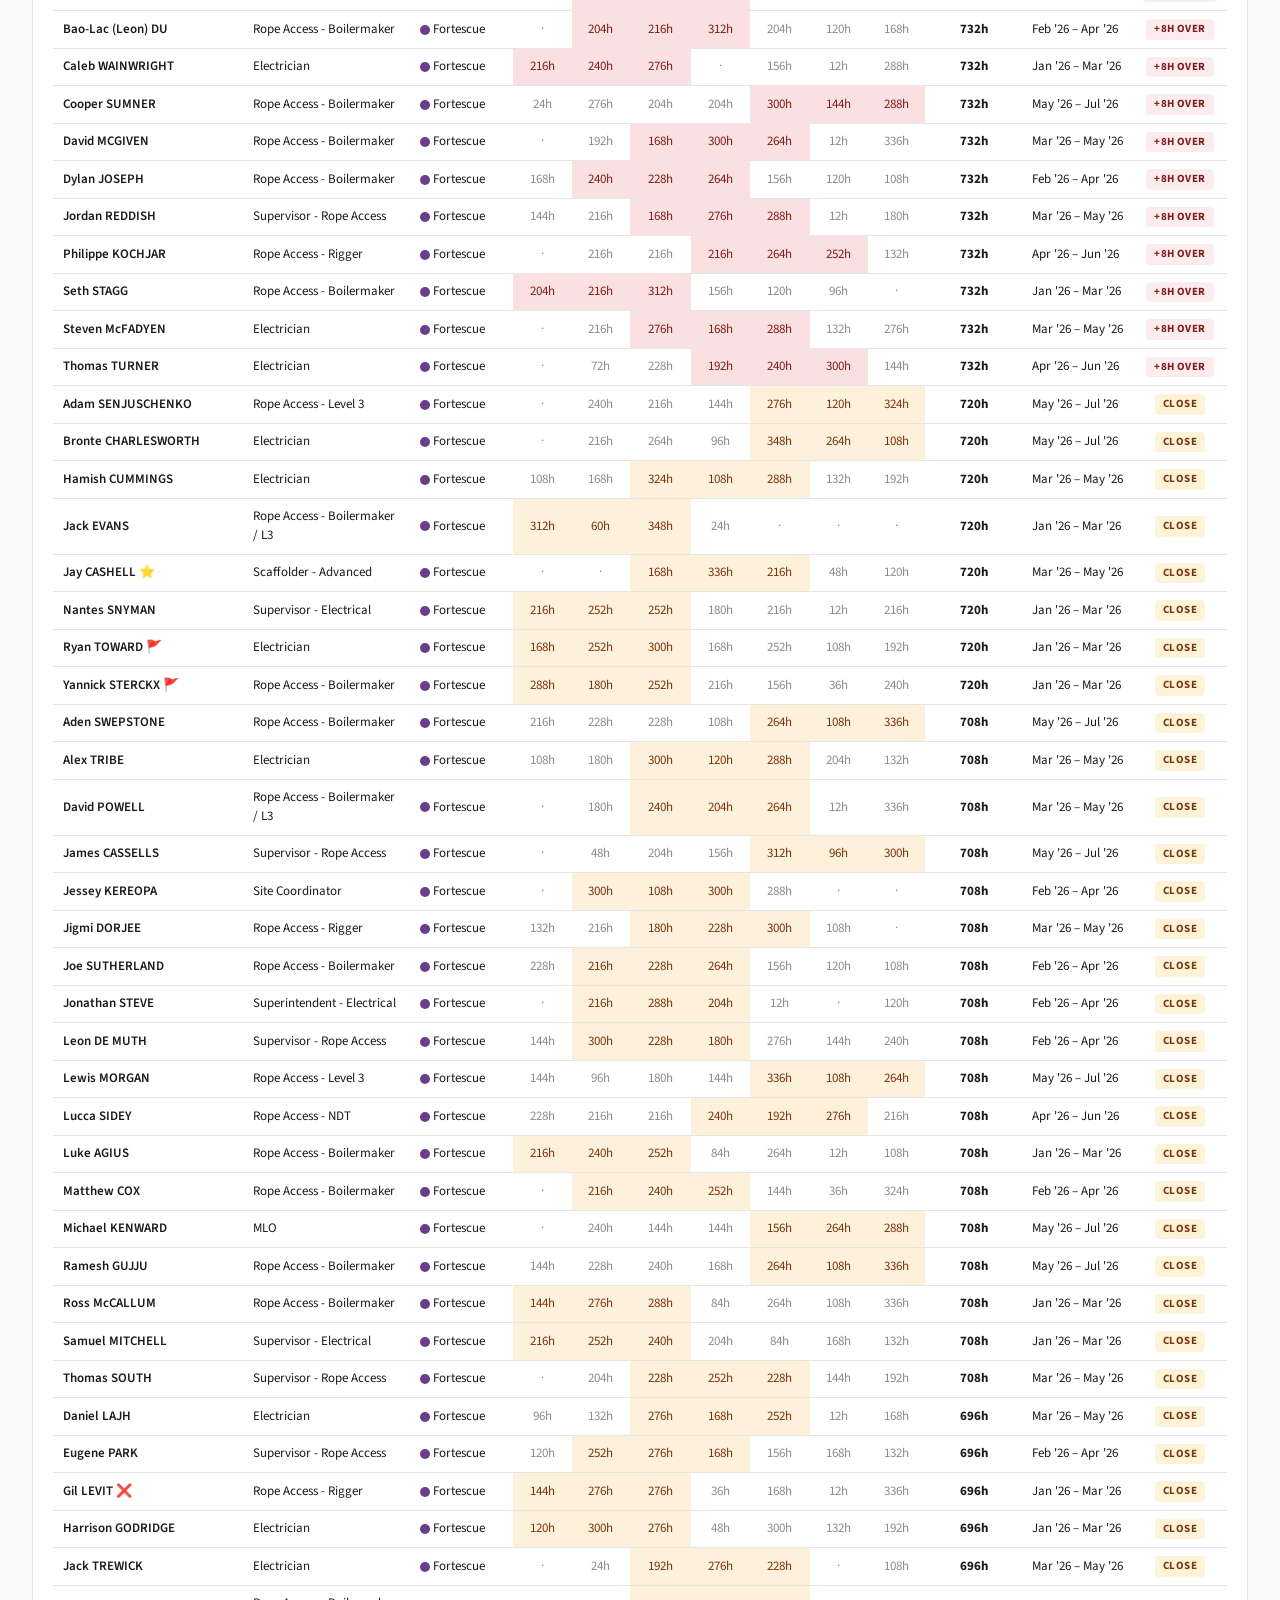
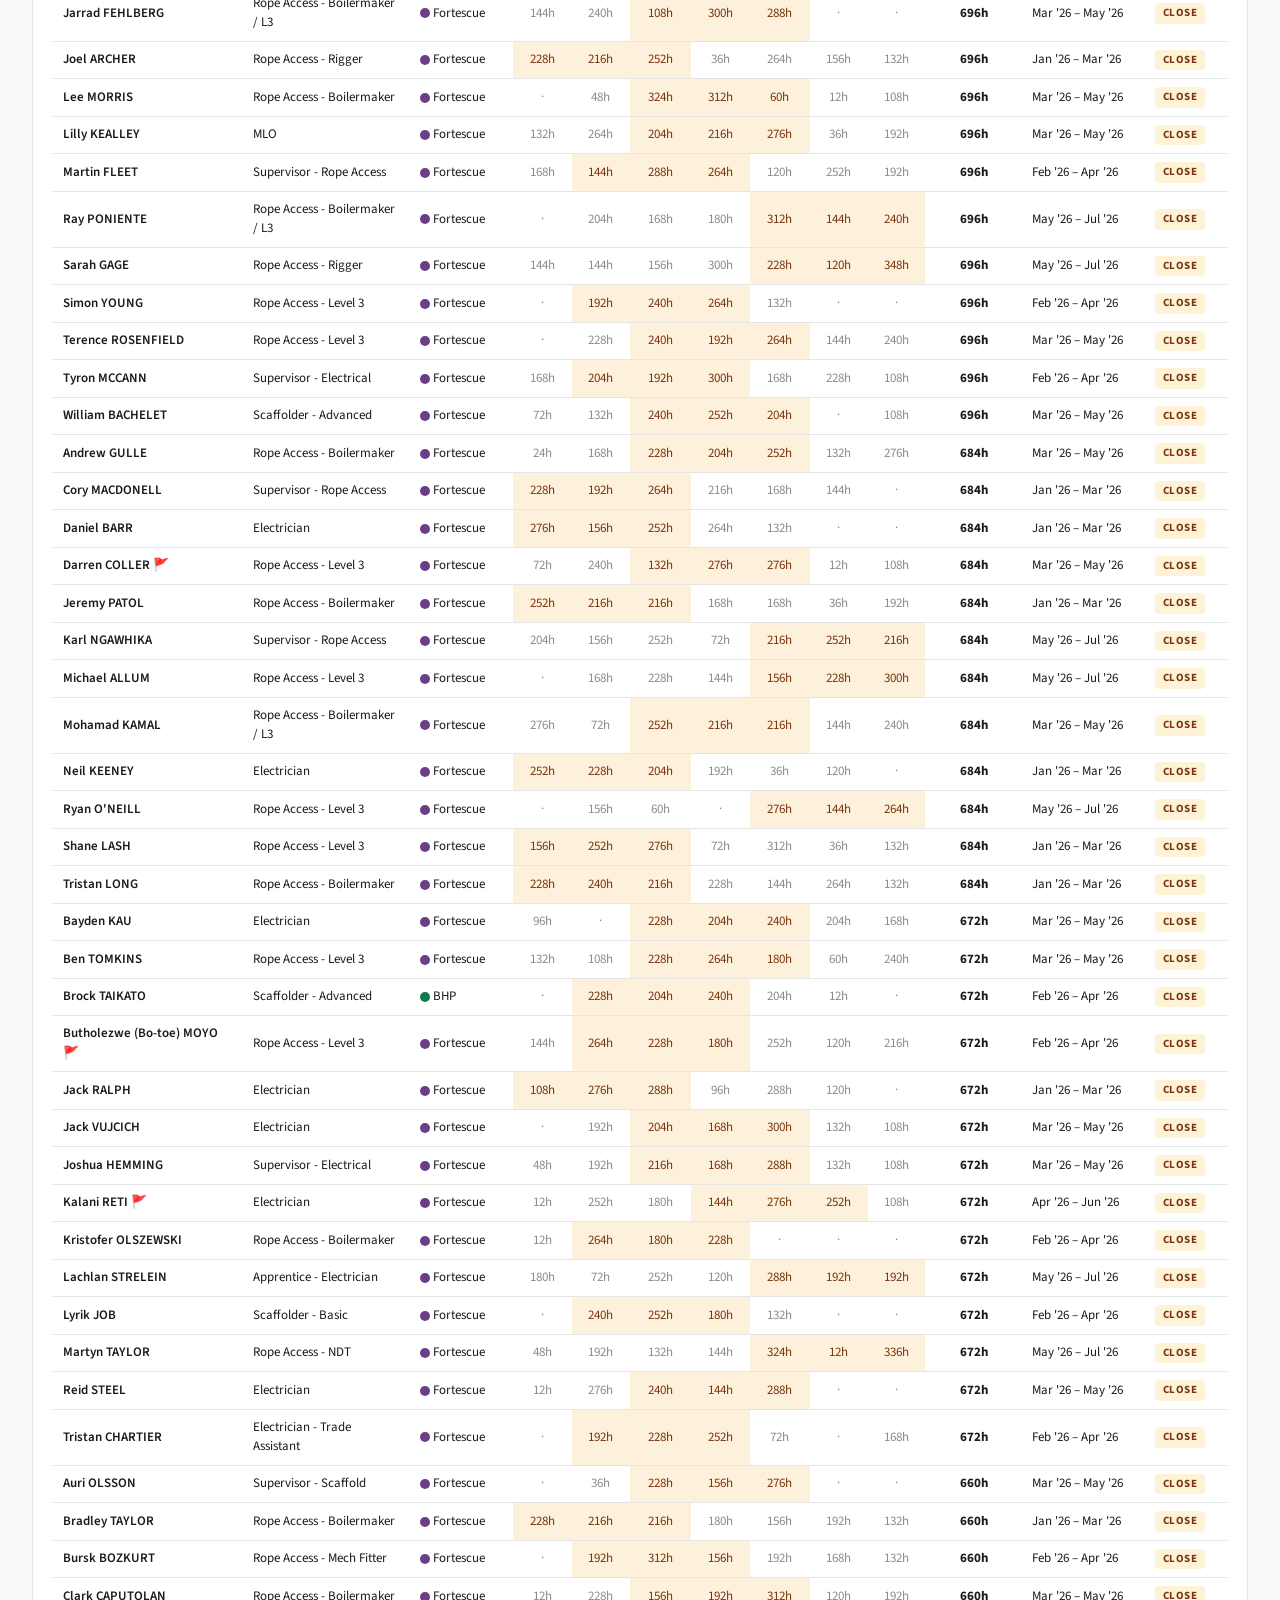
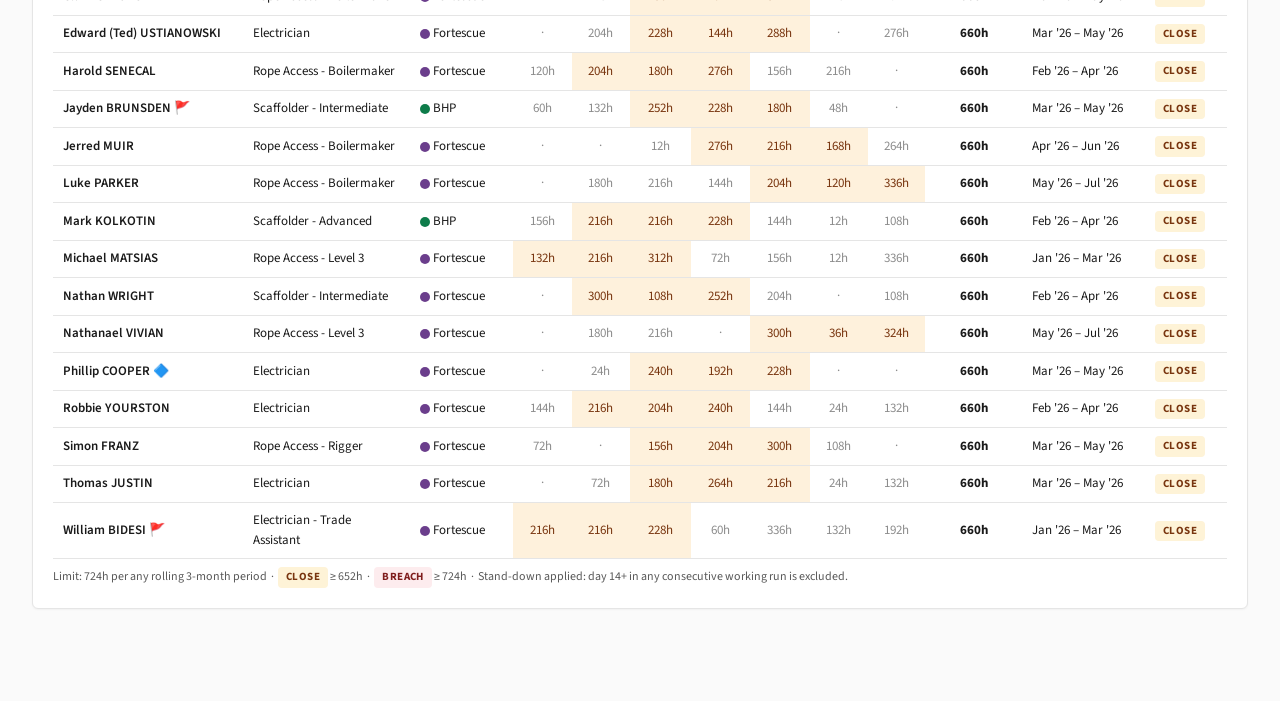
==== commit 3e7b60c9: "Split dashboard into three pages: Utilisation, Retention, Fatigue Each page has a nav strip (pill ta" ====
--- a/fatigue.html
+++ b/fatigue.html
@@ -7,7 +7,7 @@
   <link rel="preconnect" href="https://fonts.googleapis.com" />
   <link rel="preconnect" href="https://fonts.gstatic.com" crossorigin />
   <link href="https://fonts.googleapis.com/css2?family=Source+Sans+3:wght@400;600;700;800&display=swap" rel="stylesheet" />
-  <link rel="stylesheet" href="assets/styles.css?v=3" />
+  <link rel="stylesheet" href="assets/styles.css?v=4" />
 </head>
 <body>
 
@@ -26,8 +26,9 @@
         Utilisation &amp; retention across Fortescue, Rio Tinto, BHP and Roy Hill/Hancock
       </div>
       <nav class="page-nav">
-        <a href="index.html">Dashboard</a>
-        <span class="page-nav-active">Fatigue &amp; Compliance</span>
+        <a href="index.html">Utilisation</a>
+        <a href="retention.html">Retention</a>
+        <span class="page-nav-active">Fatigue</span>
       </nav>
     </div>
     <div class="brand-right">
@@ -59,10 +60,38 @@
 
 <main>
 
-  <!-- Hours compliance -->
+  <!-- KPI tiles -->
+  <section class="card" id="sec-kpi">
+    <header>
+      <h2><span class="section-number">01</span> Fatigue compliance — key metrics</h2>
+      <span class="hint">Filtered by client &amp; position selections above</span>
+      <p class="section-desc">Summary counts from the 724 h rolling 3-month limit check below. <strong>In breach</strong> are workers whose worst 3-month window has already exceeded the limit. <strong>Approaching</strong> are workers between 652 h and 724 h — the 90 % warning threshold. <strong>Worst overage</strong> is the single largest excess above 724 h across all flagged workers.</p>
+    </header>
+    <div class="body">
+      <div class="kpi-grid">
+        <div class="kpi-tile" id="kpi-fatigue-breach">
+          <div class="label">In breach</div>
+          <div class="value">—</div>
+          <div class="delta">≥ 724h in worst window</div>
+        </div>
+        <div class="kpi-tile" id="kpi-fatigue-close">
+          <div class="label">Approaching limit</div>
+          <div class="value">—</div>
+          <div class="delta">652 – 724h</div>
+        </div>
+        <div class="kpi-tile" id="kpi-fatigue-worst">
+          <div class="label">Worst overage</div>
+          <div class="value">—</div>
+          <div class="delta">above 724h limit</div>
+        </div>
+      </div>
+    </div>
+  </section>
+
+  <!-- Hours compliance table -->
   <section class="card" id="sec-compliance">
     <header>
-      <h2><span class="section-number">01</span> Hours compliance — 724h rolling 3-month limit</h2>
+      <h2><span class="section-number">02</span> Hours compliance — 724h rolling 3-month limit</h2>
       <span class="hint">Flagged workers: any consecutive 3-month window ≥ 652h (close) or ≥ 724h (breach). Highlighted cells = worst window.</span>
       <p class="section-desc">Checks every possible consecutive 3-month window within the reporting period against the 724 h limit. Only workers whose worst window reaches the warning threshold (652 h, 90 % of limit) are listed. The highlighted month cells show which 3-month window is the worst for each worker; the remaining months are dimmed. Workers already in breach are shown in red with the overage amount; those approaching the limit are shown in amber. Hours are calculated after removing stand-down days (any 14th consecutive working day in an unbroken roster run).</p>
     </header>
@@ -89,6 +118,7 @@
 </main>
 
 <script src="assets/format.js"></script>
+<script src="assets/kpi.js"></script>
 <script src="assets/compliance.js"></script>
 <script src="assets/fatigue-app.js"></script>
 </body>
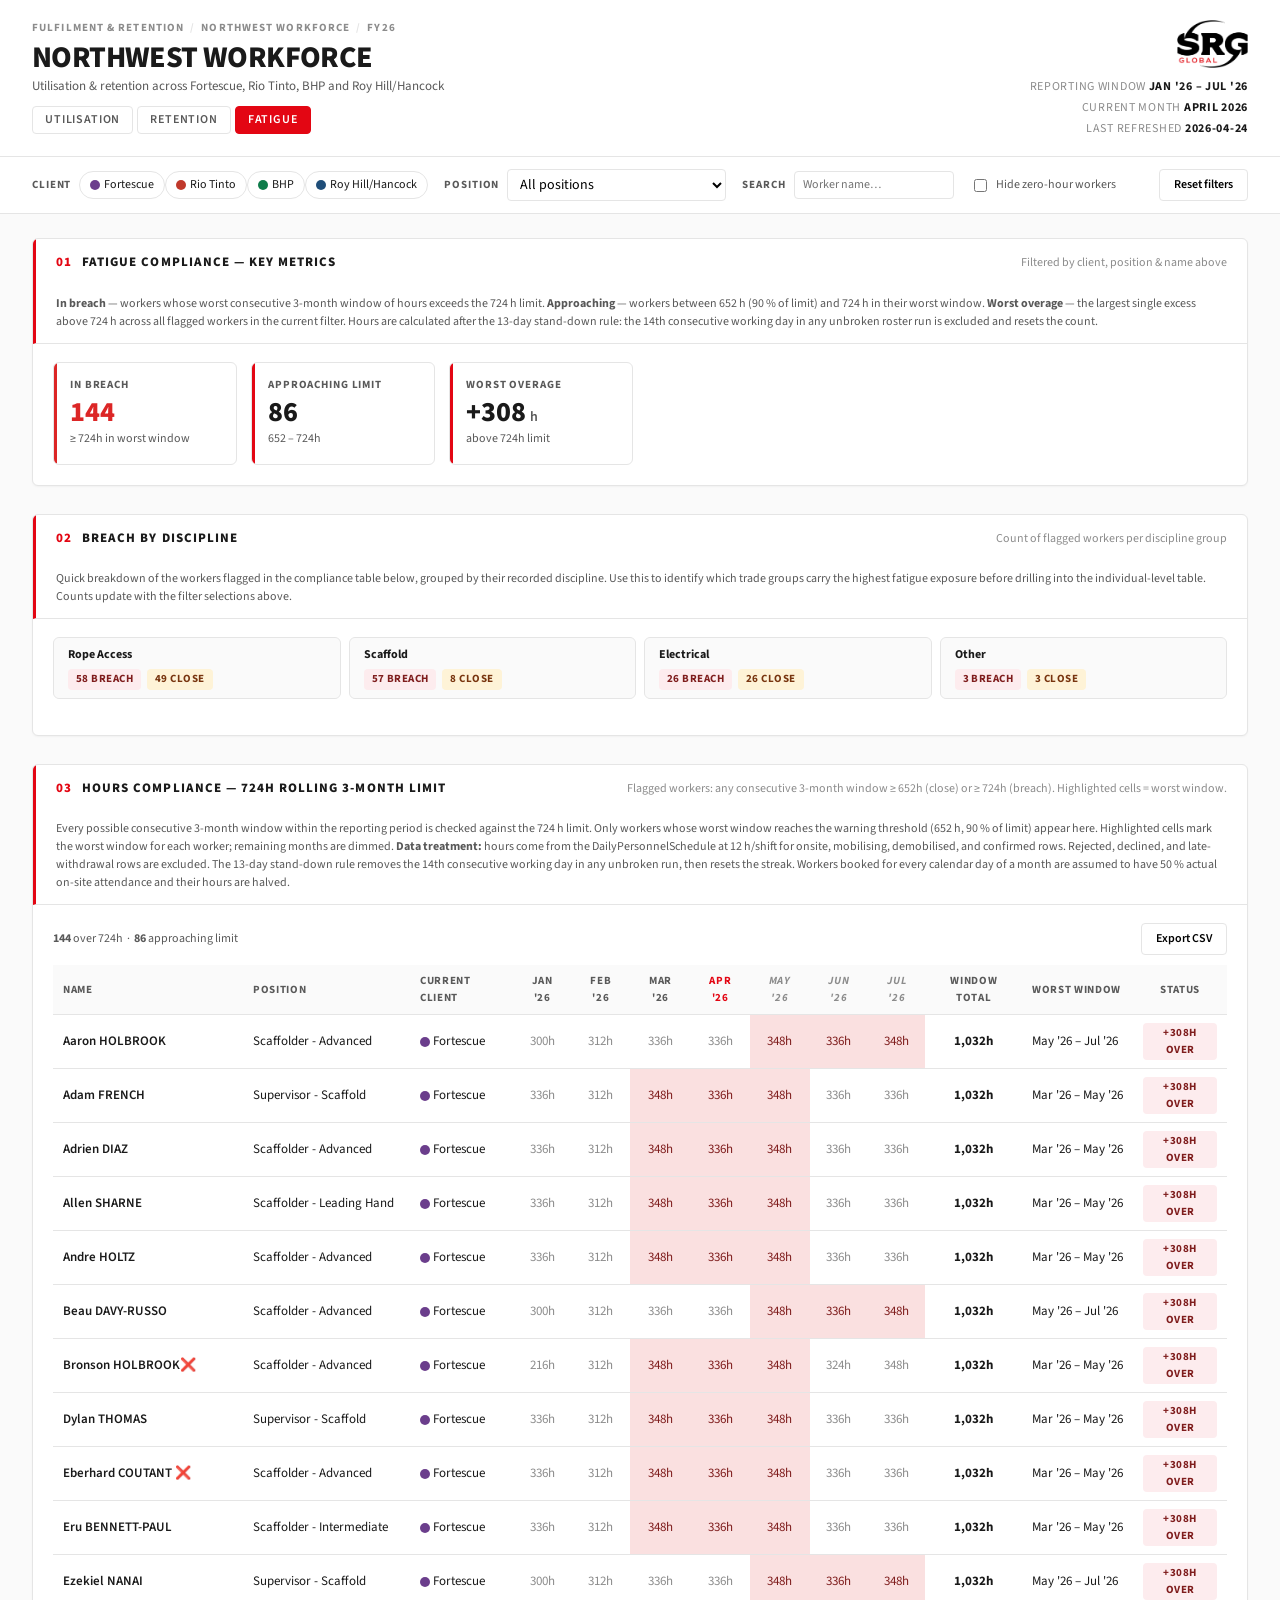
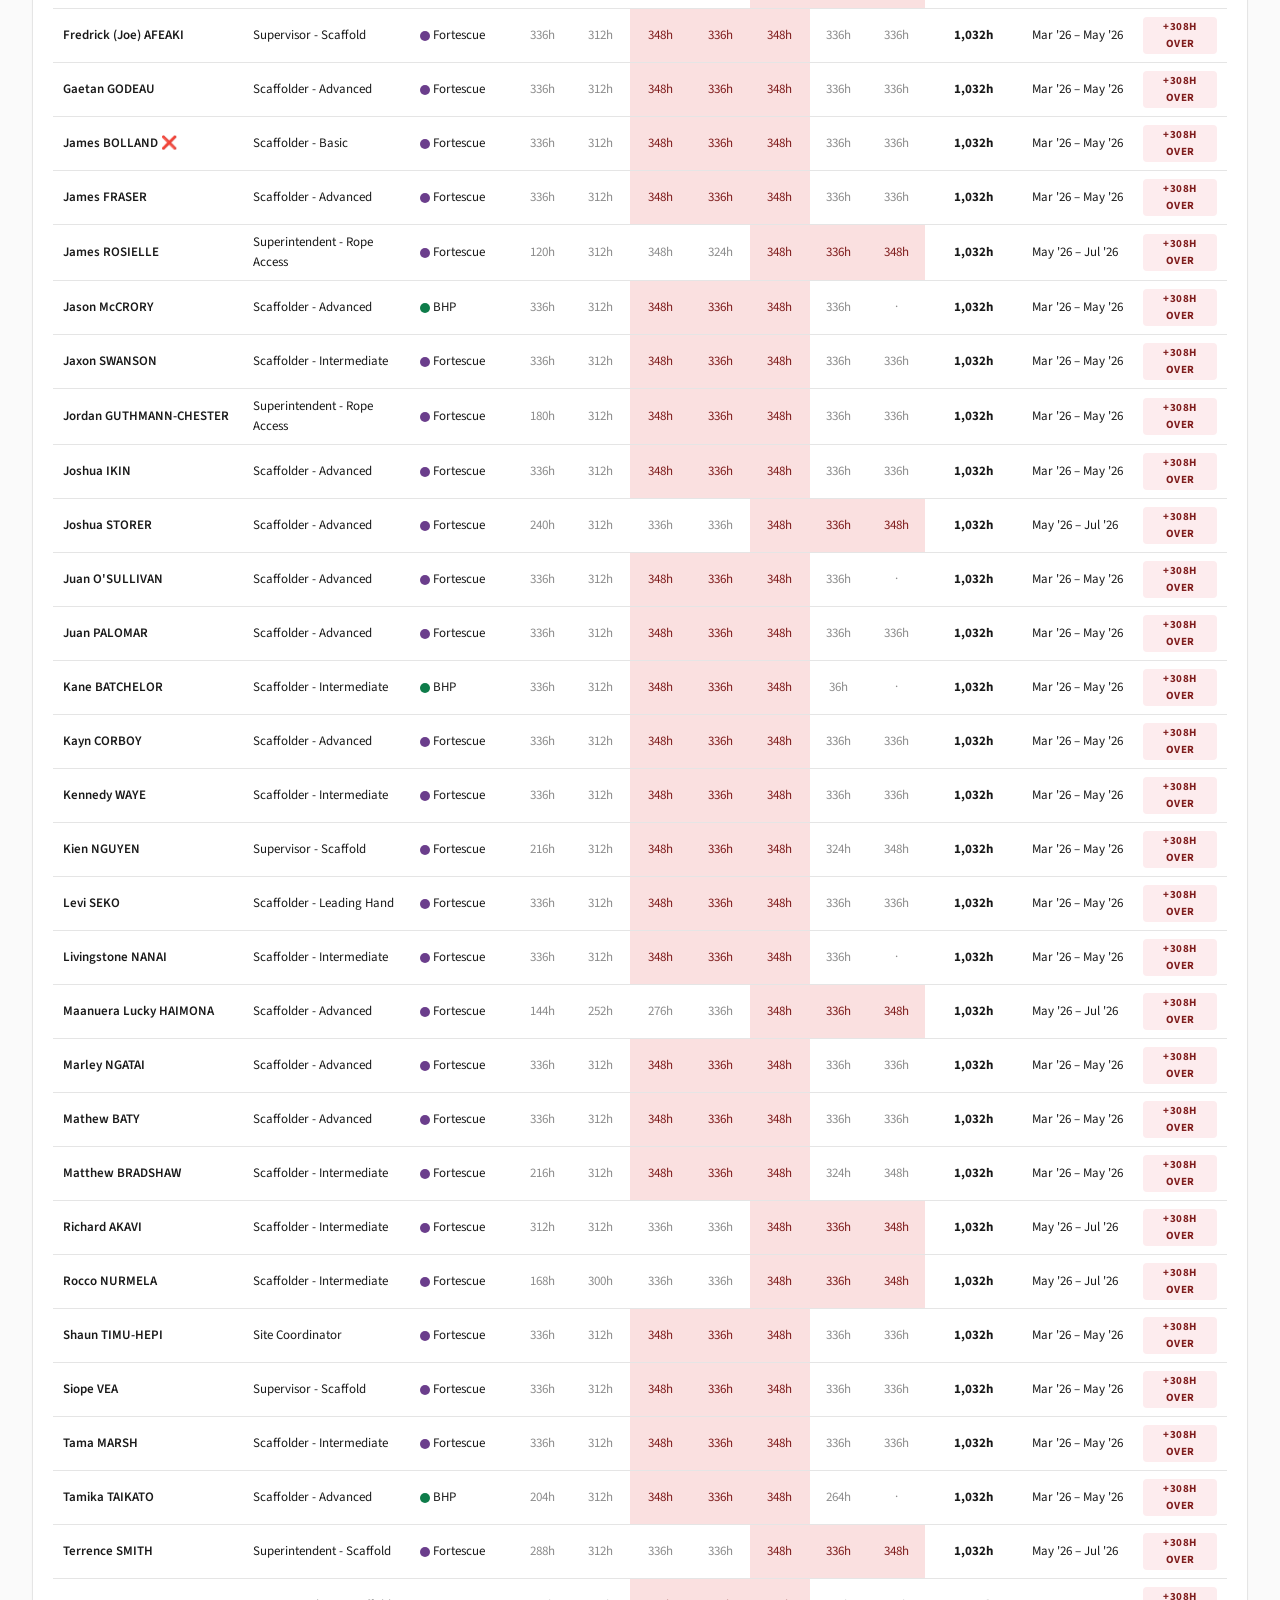
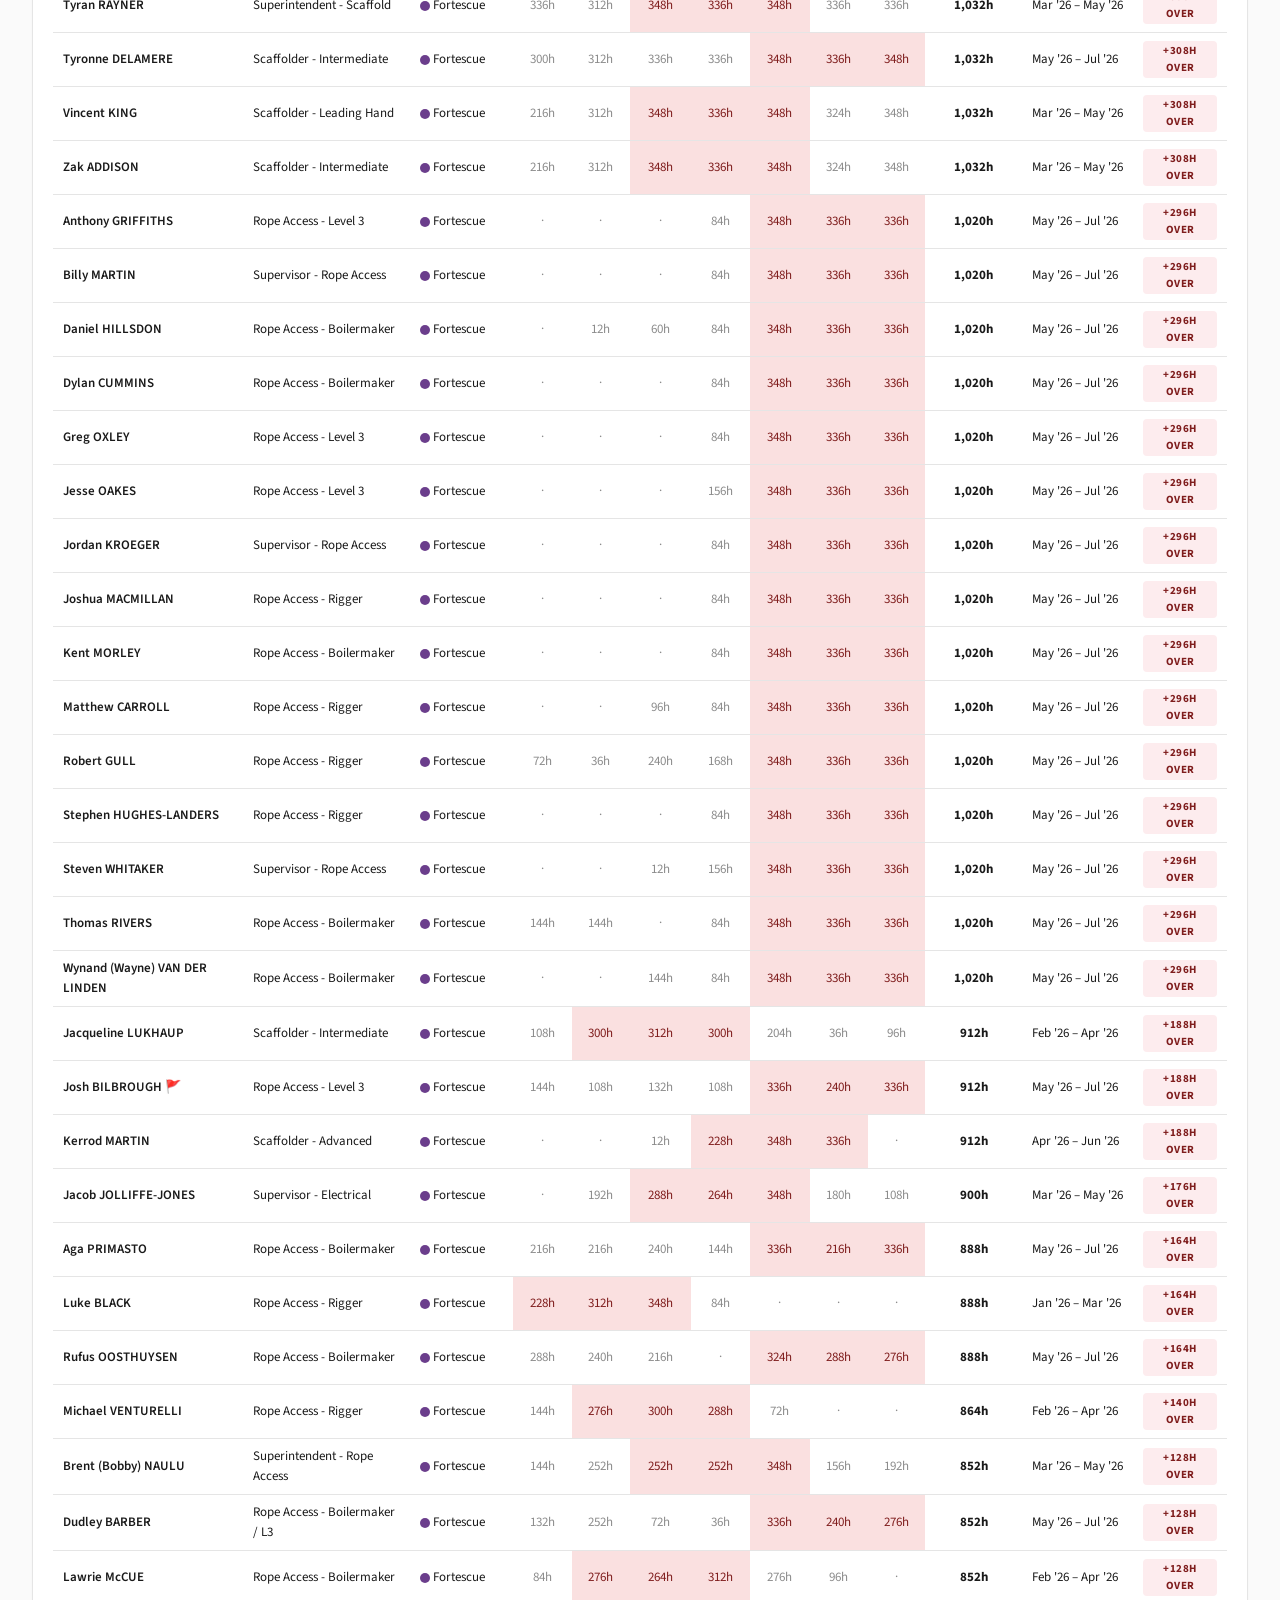
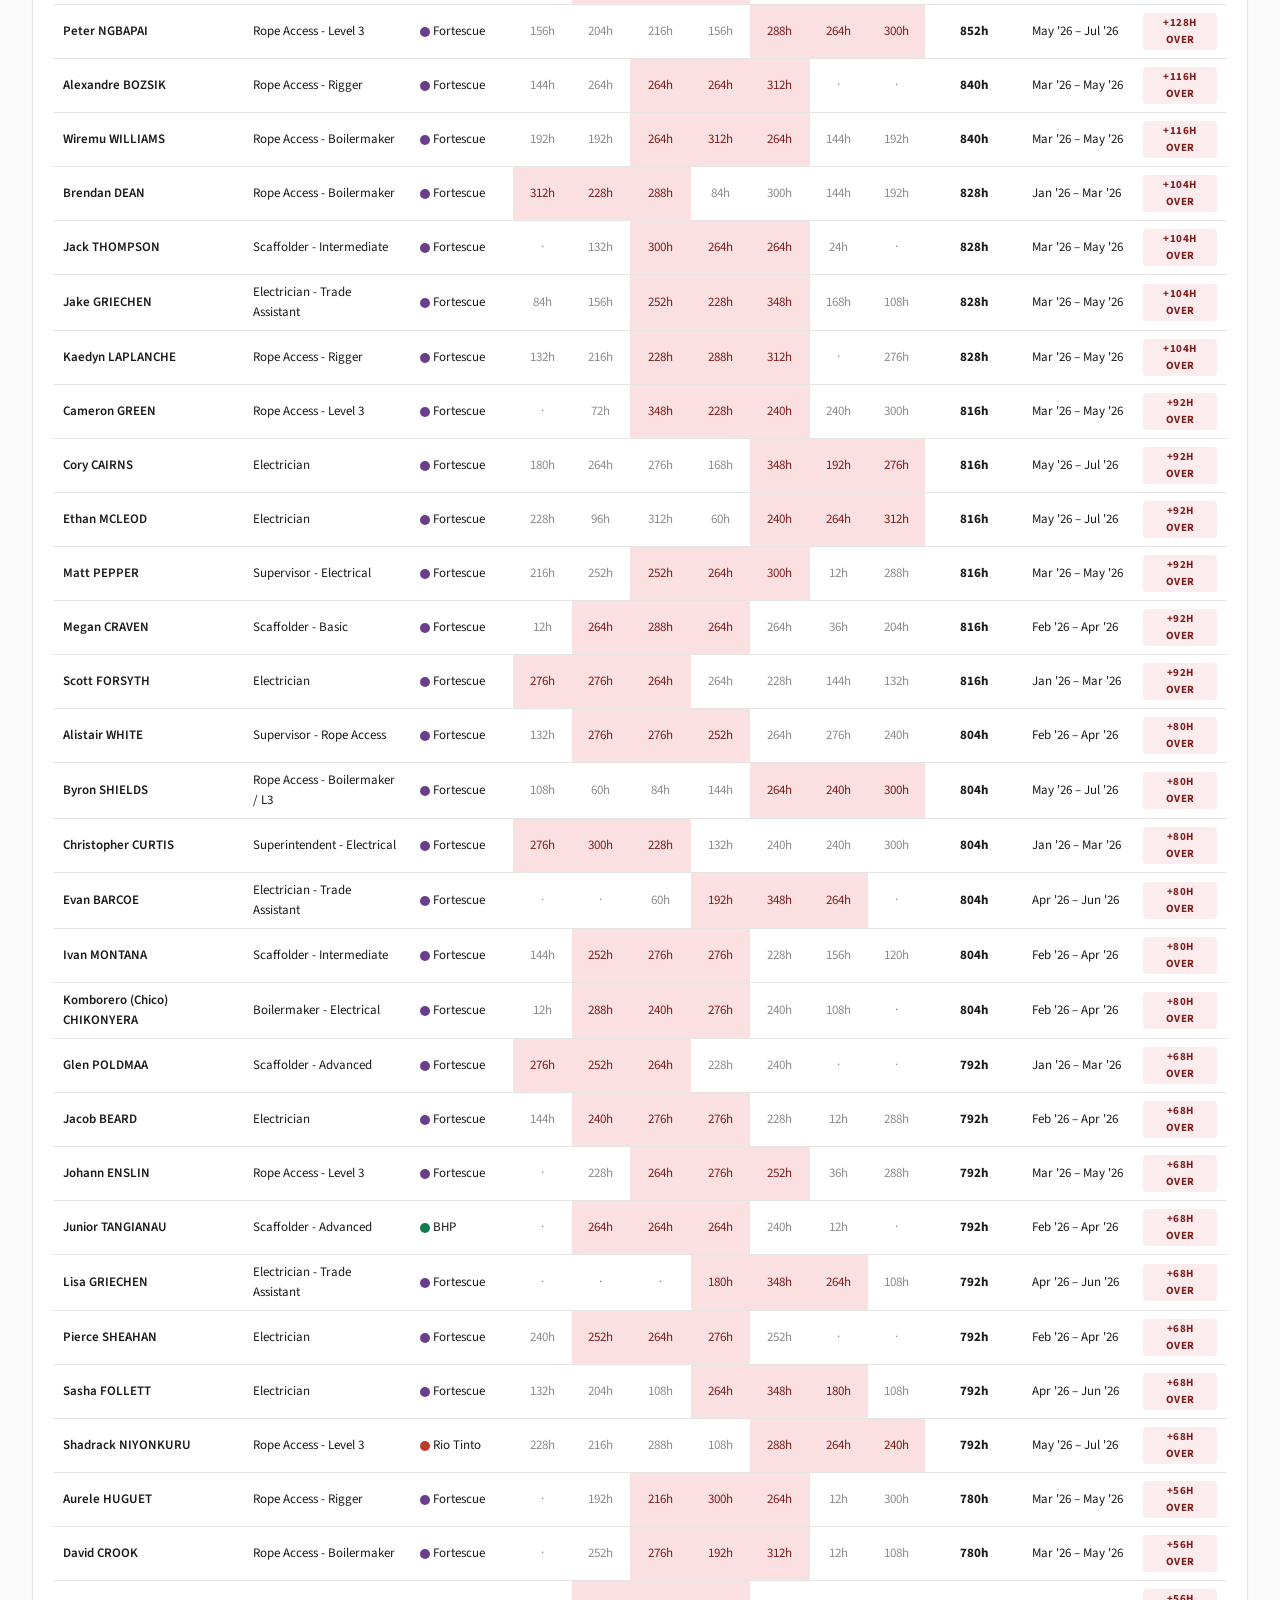
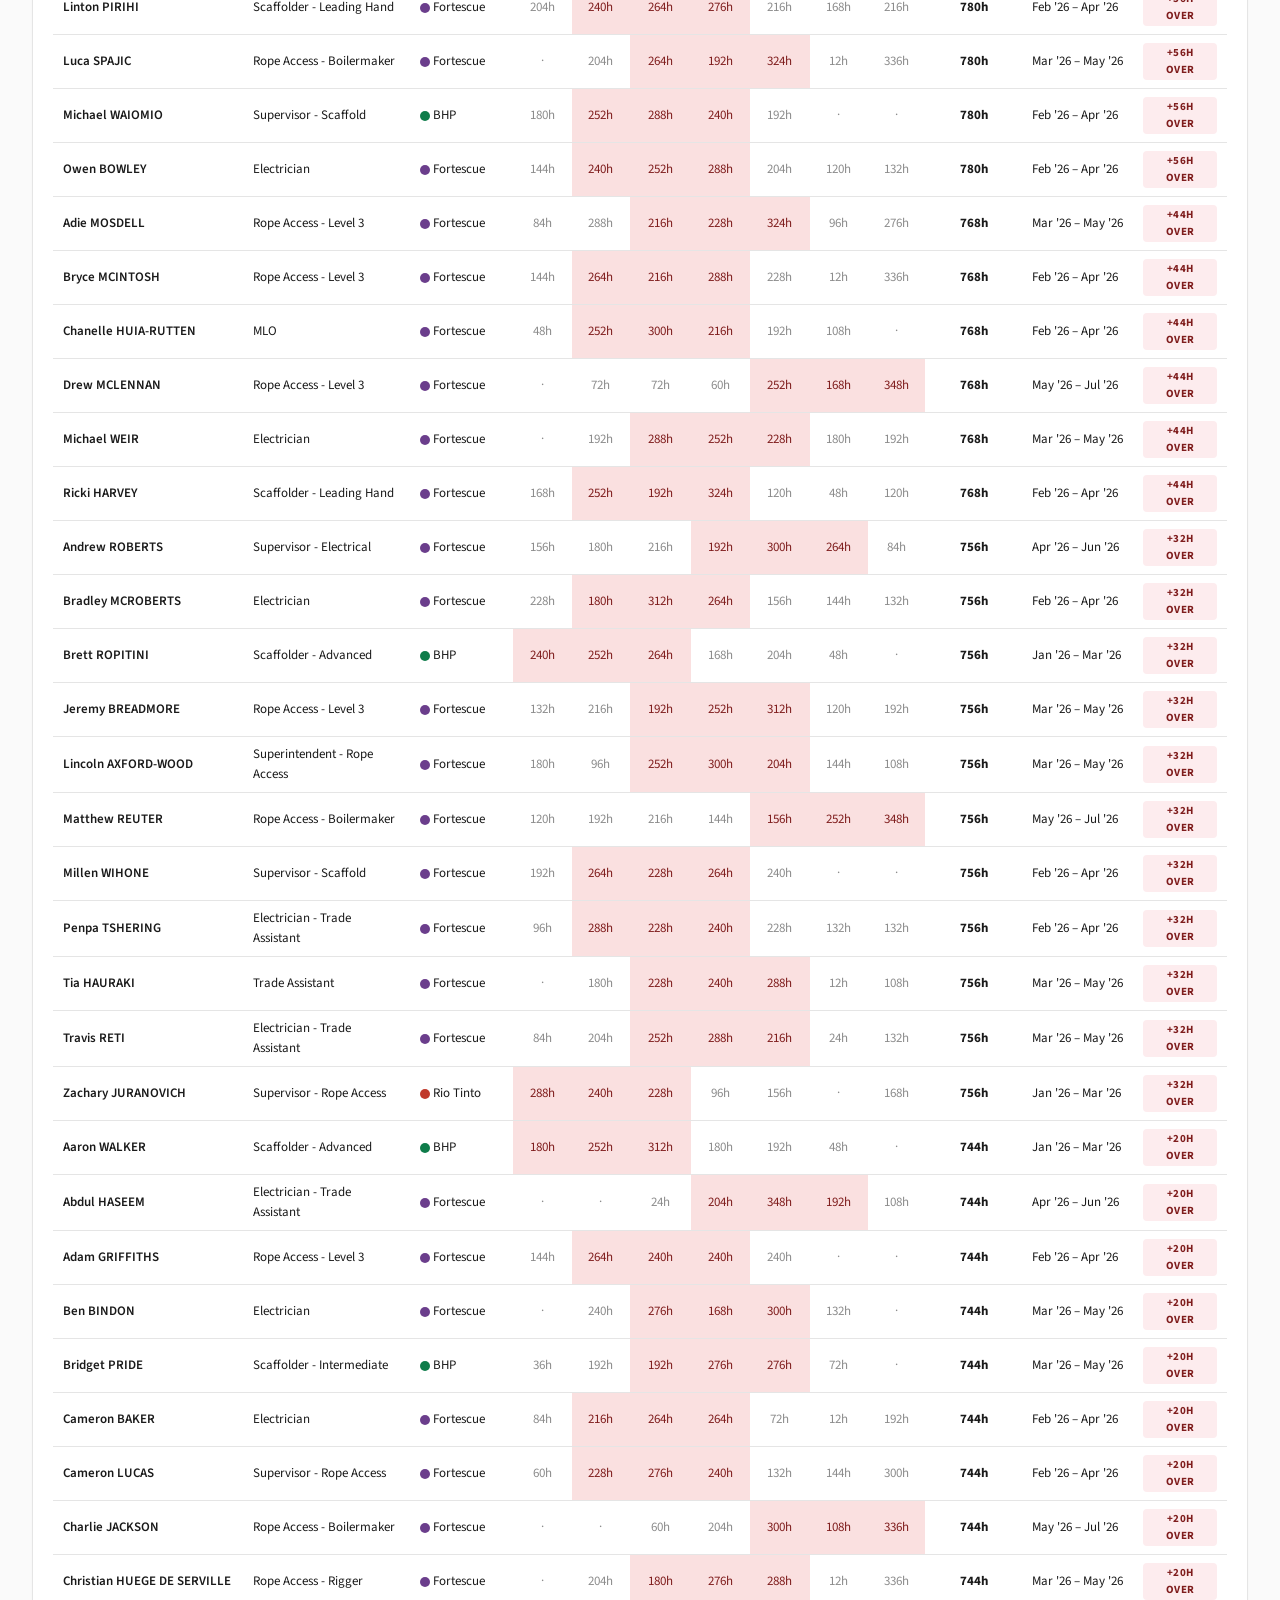
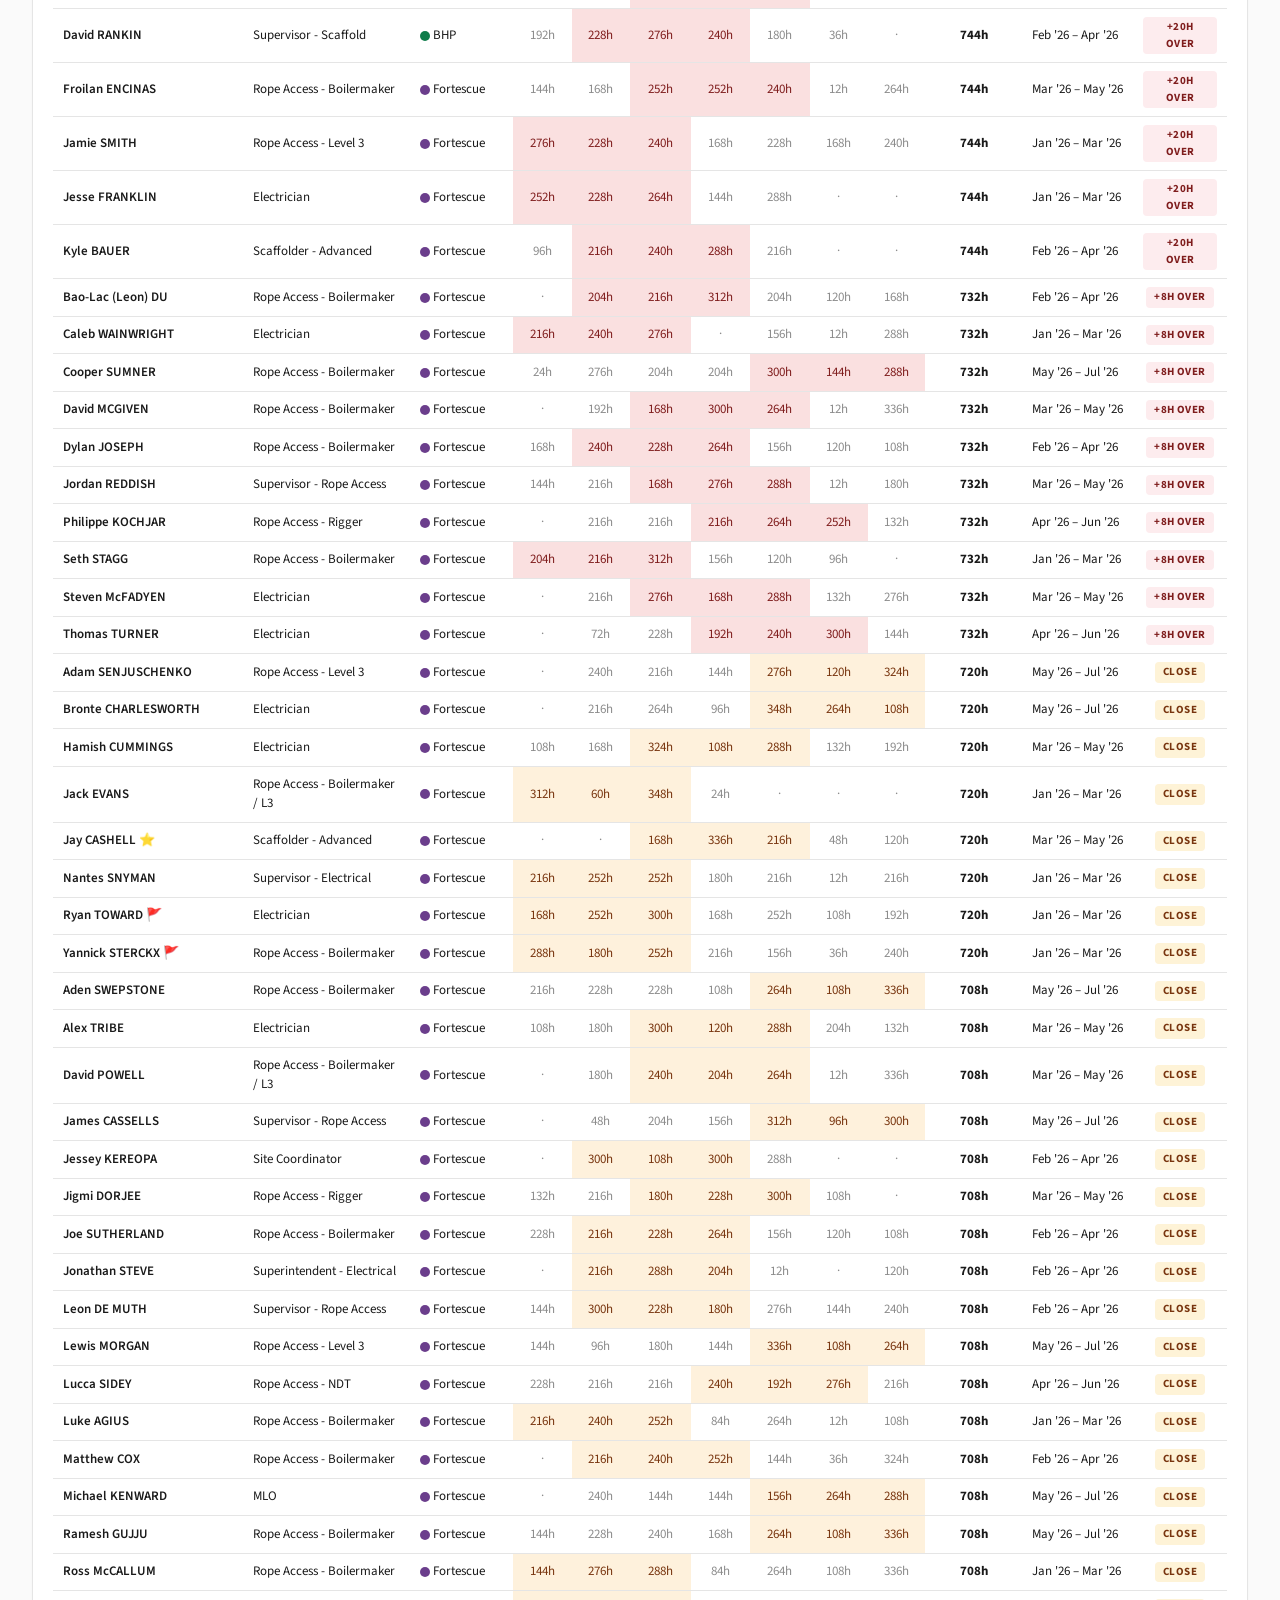
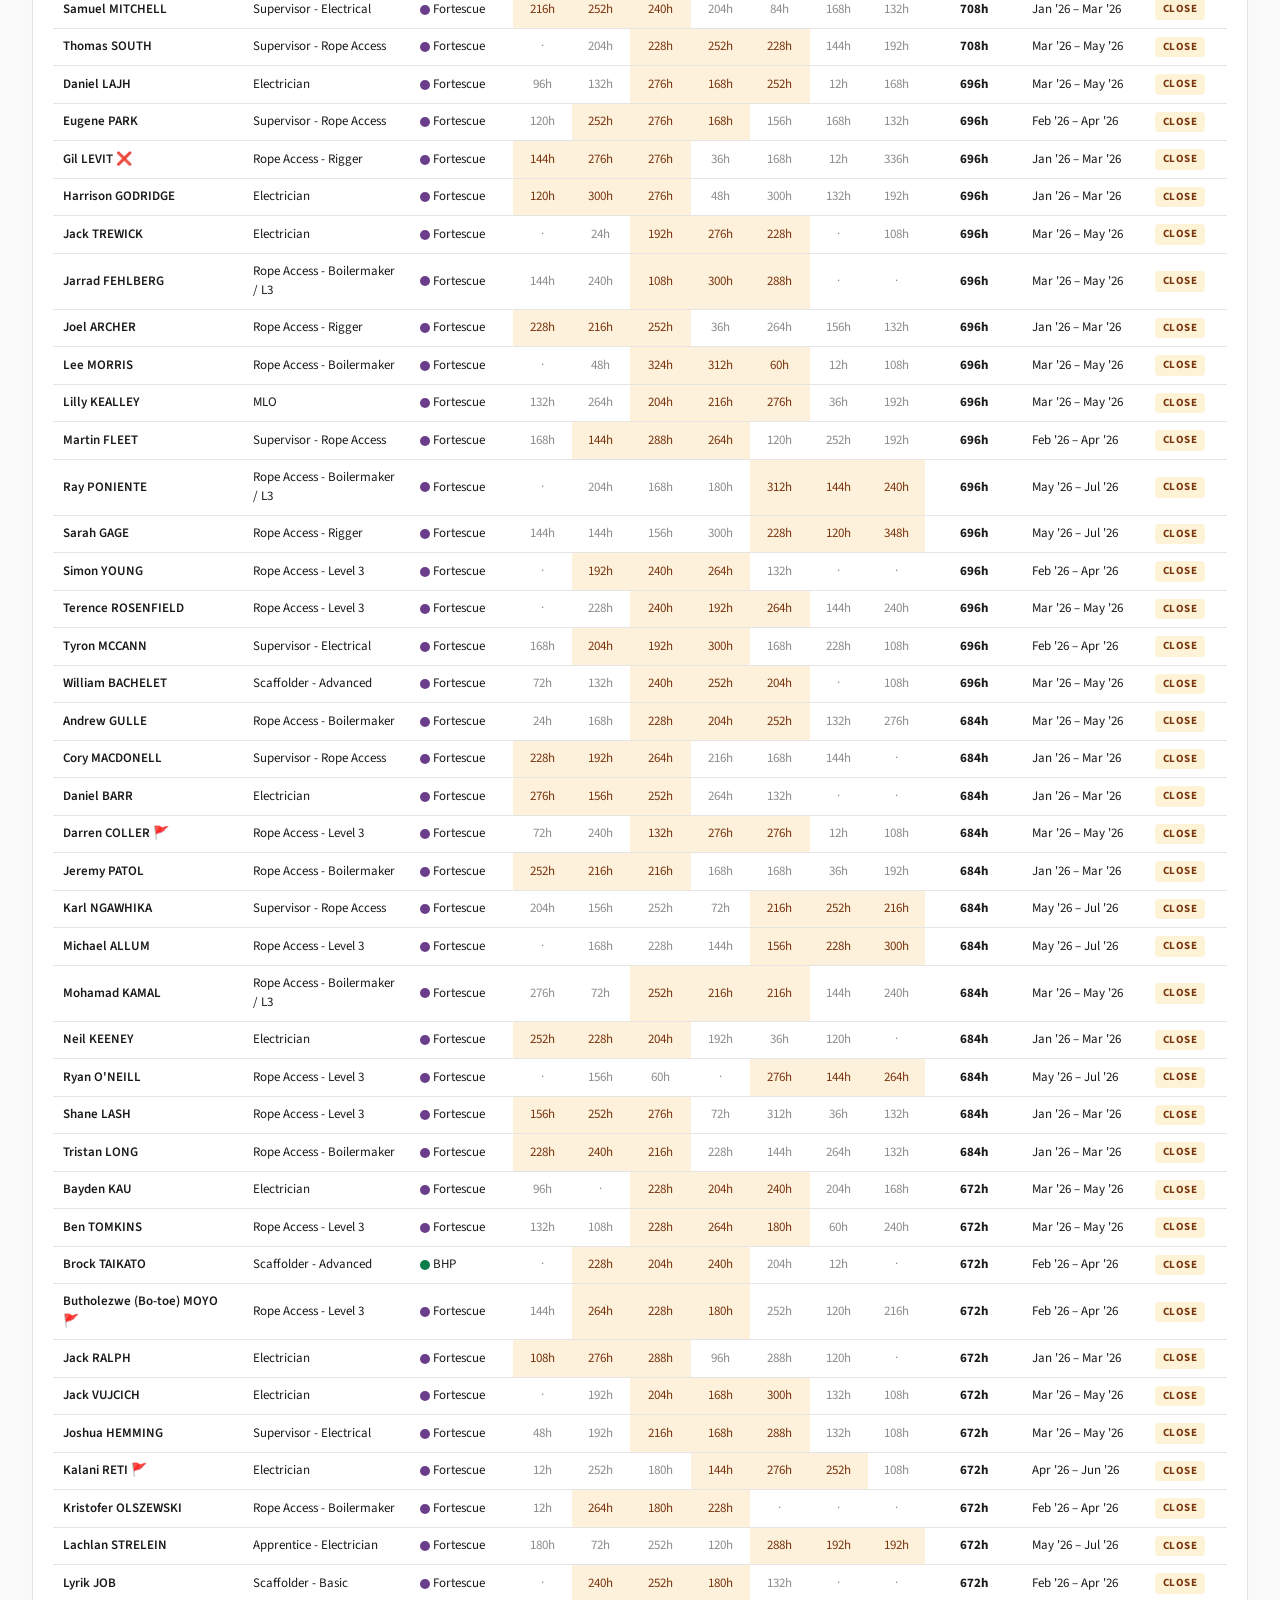
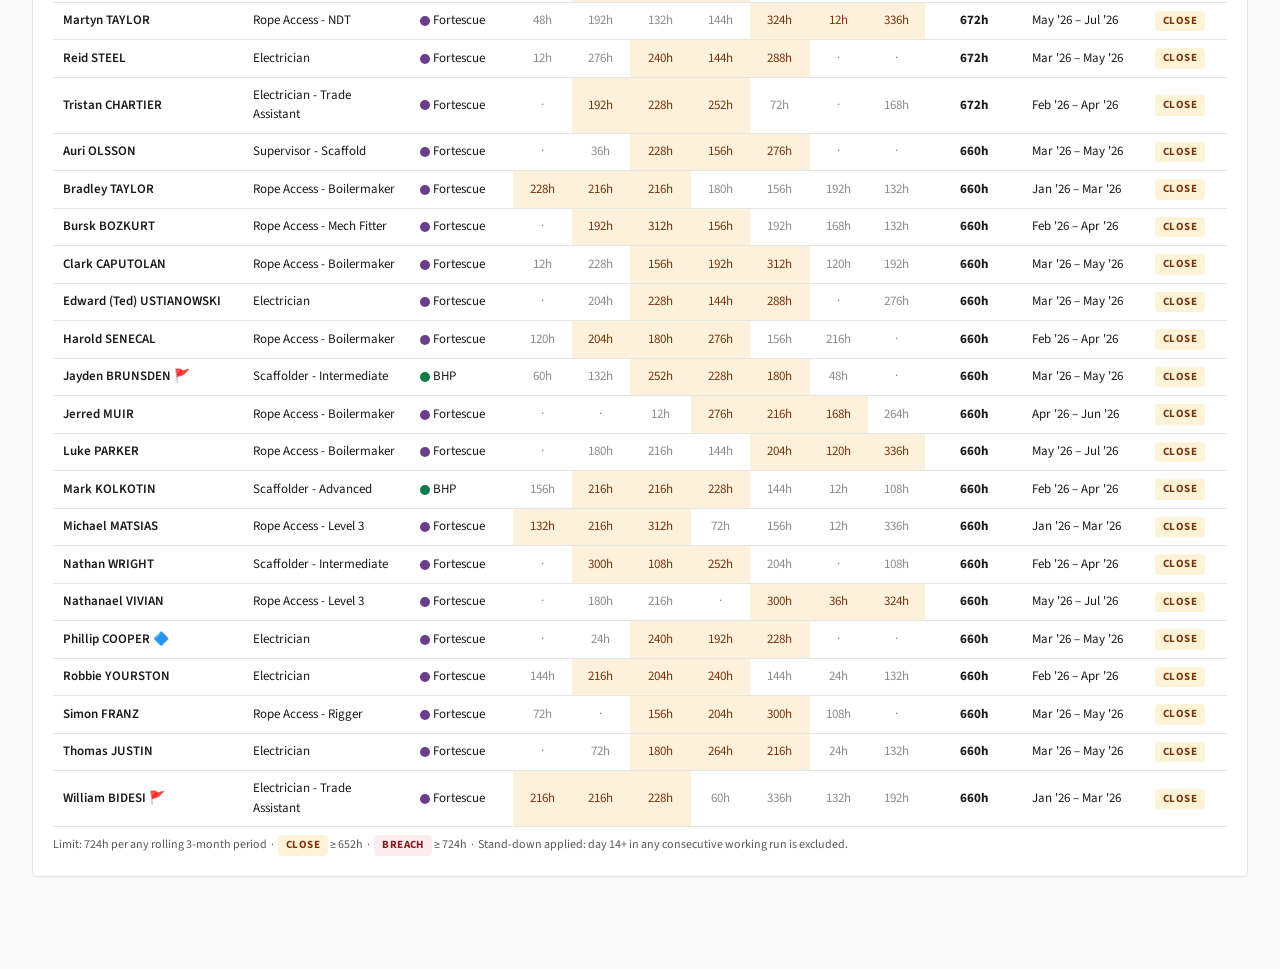
==== commit fb952f2e: "Add worker search, stale banner, worker detail page, discipline rollup, cohort survival, and total-e" ====
--- a/fatigue.html
+++ b/fatigue.html
@@ -7,7 +7,7 @@
   <link rel="preconnect" href="https://fonts.googleapis.com" />
   <link rel="preconnect" href="https://fonts.gstatic.com" crossorigin />
   <link href="https://fonts.googleapis.com/css2?family=Source+Sans+3:wght@400;600;700;800&display=swap" rel="stylesheet" />
-  <link rel="stylesheet" href="assets/styles.css?v=4" />
+  <link rel="stylesheet" href="assets/styles.css?v=5" />
 </head>
 <body>
 
@@ -42,6 +42,8 @@
   </div>
 </header>
 
+<div class="stale-banner" id="stale-banner"></div>
+
 <div class="filter-strip">
   <div class="filter-group">
     <label>Client</label>
@@ -50,6 +52,10 @@
   <div class="filter-group">
     <label>Position</label>
     <select id="position-select"></select>
+  </div>
+  <div class="filter-group">
+    <label>Search</label>
+    <input type="text" id="name-search" class="search-input" placeholder="Worker name…" />
   </div>
   <label class="toggle">
     <input type="checkbox" id="hide-zero" />
@@ -64,8 +70,8 @@
   <section class="card" id="sec-kpi">
     <header>
       <h2><span class="section-number">01</span> Fatigue compliance — key metrics</h2>
-      <span class="hint">Filtered by client &amp; position selections above</span>
-      <p class="section-desc">Summary counts from the 724 h rolling 3-month limit check below. <strong>In breach</strong> are workers whose worst 3-month window has already exceeded the limit. <strong>Approaching</strong> are workers between 652 h and 724 h — the 90 % warning threshold. <strong>Worst overage</strong> is the single largest excess above 724 h across all flagged workers.</p>
+      <span class="hint">Filtered by client, position &amp; name above</span>
+      <p class="section-desc"><strong>In breach</strong> — workers whose worst consecutive 3-month window of hours exceeds the 724 h limit. <strong>Approaching</strong> — workers between 652 h (90 % of limit) and 724 h in their worst window. <strong>Worst overage</strong> — the largest single excess above 724 h across all flagged workers in the current filter. Hours are calculated after the 13-day stand-down rule: the 14th consecutive working day in any unbroken roster run is excluded and resets the count.</p>
     </header>
     <div class="body">
       <div class="kpi-grid">
@@ -88,12 +94,24 @@
     </div>
   </section>
 
+  <!-- Discipline rollup -->
+  <section class="card" id="sec-disc-rollup">
+    <header>
+      <h2><span class="section-number">02</span> Breach by discipline</h2>
+      <span class="hint">Count of flagged workers per discipline group</span>
+      <p class="section-desc">Quick breakdown of the workers flagged in the compliance table below, grouped by their recorded discipline. Use this to identify which trade groups carry the highest fatigue exposure before drilling into the individual-level table. Counts update with the filter selections above.</p>
+    </header>
+    <div class="body">
+      <div class="discipline-rollup" id="discipline-rollup"></div>
+    </div>
+  </section>
+
   <!-- Hours compliance table -->
   <section class="card" id="sec-compliance">
     <header>
-      <h2><span class="section-number">02</span> Hours compliance — 724h rolling 3-month limit</h2>
+      <h2><span class="section-number">03</span> Hours compliance — 724h rolling 3-month limit</h2>
       <span class="hint">Flagged workers: any consecutive 3-month window ≥ 652h (close) or ≥ 724h (breach). Highlighted cells = worst window.</span>
-      <p class="section-desc">Checks every possible consecutive 3-month window within the reporting period against the 724 h limit. Only workers whose worst window reaches the warning threshold (652 h, 90 % of limit) are listed. The highlighted month cells show which 3-month window is the worst for each worker; the remaining months are dimmed. Workers already in breach are shown in red with the overage amount; those approaching the limit are shown in amber. Hours are calculated after removing stand-down days (any 14th consecutive working day in an unbroken roster run).</p>
+      <p class="section-desc">Every possible consecutive 3-month window within the reporting period is checked against the 724 h limit. Only workers whose worst window reaches the warning threshold (652 h, 90 % of limit) appear here. Highlighted cells mark the worst window for each worker; remaining months are dimmed. <strong>Data treatment:</strong> hours come from the DailyPersonnelSchedule at 12 h/shift for onsite, mobilising, demobilised, and confirmed rows. Rejected, declined, and late-withdrawal rows are excluded. The 13-day stand-down rule removes the 14th consecutive working day in any unbroken run, then resets the streak. Workers booked for every calendar day of a month are assumed to have 50 % actual on-site attendance and their hours are halved.</p>
     </header>
     <div class="body">
       <div style="display:flex; gap:12px; margin-bottom:10px; align-items:center;">
@@ -118,6 +136,7 @@
 </main>
 
 <script src="assets/format.js"></script>
+<script src="assets/boot.js"></script>
 <script src="assets/kpi.js"></script>
 <script src="assets/compliance.js"></script>
 <script src="assets/fatigue-app.js"></script>
--- a/assets/styles.css
+++ b/assets/styles.css
@@ -216,6 +216,32 @@
   font-size: 12px;
   color: var(--srg-grey);
   cursor: pointer;
+}
+.search-input {
+  padding: 4px 8px;
+  border: 1px solid var(--srg-border);
+  border-radius: 4px;
+  font: inherit;
+  font-size: 12px;
+  background: var(--surface);
+  width: 160px;
+}
+.search-input:focus {
+  outline: none;
+  border-color: var(--srg-red);
+}
+
+/* ---------- Stale data banner ---------- */
+
+.stale-banner {
+  display: none;
+  background: var(--warn-soft);
+  border-bottom: 1px solid var(--warn);
+  color: #92400e;
+  font-size: 12px;
+  font-weight: 600;
+  padding: 8px 32px;
+  text-align: center;
 }
 
 /* ---------- Main layout ---------- */
@@ -575,6 +601,76 @@
   text-align: center;
 }
 
+/* ---------- Discipline rollup (fatigue page) ---------- */
+
+.discipline-rollup {
+  display: flex;
+  flex-wrap: wrap;
+  gap: 8px;
+  margin-bottom: 16px;
+}
+.disc-rollup-tile {
+  background: var(--surface-2);
+  border: 1px solid var(--srg-border);
+  border-radius: 6px;
+  padding: 8px 14px;
+  min-width: 180px;
+  flex: 1 1 180px;
+}
+.disc-rollup-name {
+  font-size: 12px;
+  font-weight: 700;
+  color: var(--srg-dark);
+  margin-bottom: 5px;
+}
+.disc-rollup-counts {
+  display: flex;
+  gap: 6px;
+  flex-wrap: wrap;
+}
+
+/* ---------- Worker detail page ---------- */
+
+.back-link {
+  font-size: 12px;
+  font-weight: 600;
+  text-transform: uppercase;
+  letter-spacing: 0.07em;
+  color: var(--srg-grey);
+}
+.back-link:hover { color: var(--srg-red); }
+.worker-meta-row {
+  display: flex;
+  align-items: center;
+  gap: 6px;
+  font-size: 13px;
+  color: var(--srg-grey);
+  margin-top: 4px;
+}
+.worker-meta-row .sep { color: var(--srg-border); }
+.worker-flags {
+  display: flex;
+  flex-direction: column;
+  align-items: flex-end;
+  gap: 4px;
+}
+.worker-info-row {
+  display: flex;
+  gap: 12px;
+  align-items: center;
+  margin-bottom: 16px;
+  padding-bottom: 12px;
+  border-bottom: 1px solid var(--srg-border);
+}
+.section-subhead {
+  font-size: 13px;
+  font-weight: 700;
+  text-transform: uppercase;
+  letter-spacing: 0.07em;
+  color: var(--srg-grey);
+  margin: 0 0 6px;
+}
+
 /* ---------- Utility ---------- */
 
 .row-expand {
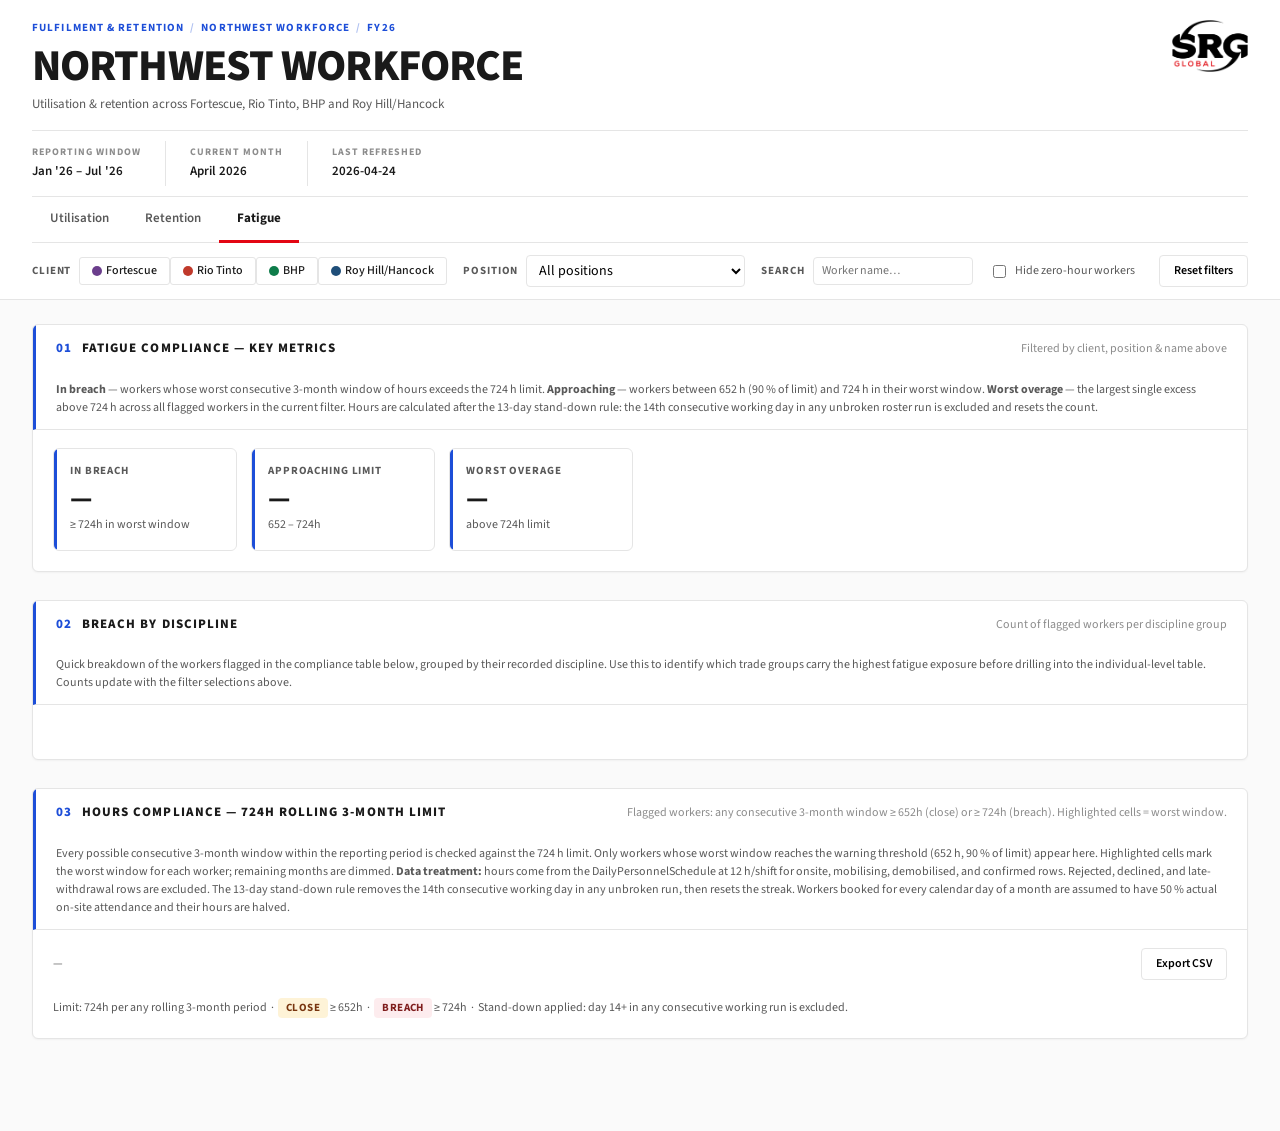
==== commit 3a48235f: "Match Southwest Shutdowns visual style - Header: move logo to brand-row, add horizontal meta-strip (" ====
--- a/fatigue.html
+++ b/fatigue.html
@@ -7,7 +7,7 @@
   <link rel="preconnect" href="https://fonts.googleapis.com" />
   <link rel="preconnect" href="https://fonts.gstatic.com" crossorigin />
   <link href="https://fonts.googleapis.com/css2?family=Source+Sans+3:wght@400;600;700;800&display=swap" rel="stylesheet" />
-  <link rel="stylesheet" href="assets/styles.css?v=5" />
+  <link rel="stylesheet" href="assets/styles.css?v=6" />
 </head>
 <body>
 
@@ -25,21 +25,28 @@
       <div class="subtitle">
         Utilisation &amp; retention across Fortescue, Rio Tinto, BHP and Roy Hill/Hancock
       </div>
-      <nav class="page-nav">
-        <a href="index.html">Utilisation</a>
-        <a href="retention.html">Retention</a>
-        <span class="page-nav-active">Fatigue</span>
-      </nav>
     </div>
-    <div class="brand-right">
-      <img src="assets/srg_logo.png" alt="SRG Global" class="srg-logo-img" />
-      <div class="meta">
-        <div>Reporting window <strong id="hdr-window">—</strong></div>
-        <div>Current month <strong id="hdr-current">—</strong></div>
-        <div>Last refreshed <strong id="hdr-refreshed">—</strong></div>
-      </div>
+    <img src="assets/srg_logo.png" alt="SRG Global" class="srg-logo-img" />
+  </div>
+  <div class="meta-strip">
+    <div class="meta-item">
+      <div class="meta-label">Reporting window</div>
+      <div class="meta-value" id="hdr-window">—</div>
+    </div>
+    <div class="meta-item">
+      <div class="meta-label">Current month</div>
+      <div class="meta-value" id="hdr-current">—</div>
+    </div>
+    <div class="meta-item">
+      <div class="meta-label">Last refreshed</div>
+      <div class="meta-value" id="hdr-refreshed">—</div>
     </div>
   </div>
+  <nav class="page-nav">
+    <a href="index.html">Utilisation</a>
+    <a href="retention.html">Retention</a>
+    <span class="page-nav-active">Fatigue</span>
+  </nav>
 </header>
 
 <div class="stale-banner" id="stale-banner"></div>
--- a/assets/styles.css
+++ b/assets/styles.css
@@ -6,6 +6,8 @@
   --srg-red: #E30613;
   --srg-red-dark: #B50510;
   --srg-red-soft: #FDECEE;
+  --srg-blue: #1D4ED8;
+  --srg-blue-soft: #EFF6FF;
 
   /* Text */
   --srg-dark: #1A1A1A;
@@ -61,8 +63,8 @@
 
 .site-header {
   background: var(--surface);
-  border-bottom: 1px solid var(--srg-border);
-  padding: 20px 32px 18px;
+  border-bottom: 0;
+  padding: 20px 32px 0;
 }
 .site-header .brand-row {
   display: flex;
@@ -70,6 +72,7 @@
   justify-content: space-between;
   gap: 24px;
   flex-wrap: wrap;
+  padding-bottom: 16px;
 }
 .site-header .brand-block { flex: 1; min-width: 0; }
 .site-header .breadcrumb {
@@ -77,17 +80,17 @@
   font-weight: 700;
   text-transform: uppercase;
   letter-spacing: 0.1em;
-  color: var(--srg-grey-2);
-  margin-bottom: 6px;
+  color: var(--srg-blue);
+  margin-bottom: 8px;
   display: flex;
   gap: 6px;
   align-items: center;
 }
-.site-header .breadcrumb .sep { color: var(--srg-border); }
+.site-header .breadcrumb .sep { color: var(--srg-blue); opacity: 0.35; }
 .site-header h1 {
-  font-size: 30px;
+  font-size: 44px;
   font-weight: 800;
-  margin: 0 0 4px;
+  margin: 0 0 6px;
   letter-spacing: -0.02em;
   text-transform: uppercase;
   color: var(--srg-dark);
@@ -97,63 +100,80 @@
   color: var(--srg-grey);
   font-size: 13px;
 }
-.site-header .brand-right {
-  display: flex;
-  flex-direction: column;
-  align-items: flex-end;
-  gap: 10px;
-}
 .site-header .srg-logo-img {
-  height: 48px;
+  height: 52px;
   width: auto;
   display: block;
-}
-.site-header .meta {
-  display: flex;
-  flex-direction: column;
-  align-items: flex-end;
-  gap: 3px;
+  flex-shrink: 0;
+  align-self: flex-start;
+}
+
+/* Horizontal meta strip below brand row */
+.meta-strip {
+  display: flex;
+  gap: 0;
+  padding: 10px 0;
+  border-top: 1px solid var(--srg-border);
+  border-bottom: 1px solid var(--srg-border);
+  flex-wrap: wrap;
+}
+.meta-item {
+  padding: 4px 24px 4px 0;
+  margin-right: 24px;
+  border-right: 1px solid var(--srg-border);
+}
+.meta-item:last-child { border-right: 0; }
+.meta-item .meta-label {
+  font-size: 10px;
+  font-weight: 700;
+  text-transform: uppercase;
+  letter-spacing: 0.1em;
   color: var(--srg-grey-2);
-  font-size: 12px;
-  text-transform: uppercase;
-  letter-spacing: 0.06em;
-  text-align: right;
-}
-.site-header .meta strong { color: var(--srg-dark); font-weight: 700; }
-
-/* ---------- Page navigation ---------- */
+  margin-bottom: 2px;
+}
+.meta-item .meta-value {
+  font-size: 13px;
+  font-weight: 600;
+  color: var(--srg-dark);
+}
+
+/* ---------- Page navigation (tab underline style) ---------- */
 
 .page-nav {
   display: flex;
-  gap: 4px;
-  margin-top: 10px;
-  align-items: center;
+  gap: 0;
+  margin-top: 0;
+  align-items: stretch;
+  border-bottom: 1px solid var(--srg-border);
 }
 .page-nav a,
 .page-nav-active {
-  font-size: 12px;
+  font-size: 13px;
   font-weight: 600;
-  text-transform: uppercase;
-  letter-spacing: 0.07em;
-  padding: 4px 12px;
-  border-radius: 4px;
+  letter-spacing: 0;
+  text-transform: none;
+  padding: 12px 18px;
+  border-radius: 0;
+  border: none;
+  border-bottom: 3px solid transparent;
+  margin-bottom: -1px;
   text-decoration: none;
+  background: transparent;
+  display: inline-block;
 }
 .page-nav a {
   color: var(--srg-grey);
-  background: transparent;
-  border: 1px solid var(--srg-border);
 }
 .page-nav a:hover {
-  color: var(--srg-red);
-  border-color: var(--srg-red);
+  color: var(--srg-dark);
+  border-bottom-color: var(--srg-border);
   text-decoration: none;
 }
 .page-nav-active {
-  color: var(--surface);
-  background: var(--srg-red);
-  border: 1px solid var(--srg-red);
+  color: var(--srg-dark);
+  border-bottom-color: var(--srg-red);
   cursor: default;
+  font-weight: 700;
 }
 
 /* ---------- Filter strip ---------- */
@@ -186,20 +206,21 @@
   display: inline-flex;
   align-items: center;
   gap: 4px;
-  padding: 4px 10px;
-  border: 1px solid var(--srg-border);
-  border-radius: 999px;
+  padding: 4px 12px;
+  border: 1px solid var(--srg-border);
+  border-radius: 3px;
   background: var(--surface);
   font-size: 12px;
+  font-weight: 500;
   cursor: pointer;
   user-select: none;
   transition: all 0.12s ease;
 }
 .filter-chip:hover { border-color: var(--srg-red); color: var(--srg-red); }
 .filter-chip.active {
-  background: var(--srg-red-soft);
+  background: var(--srg-red);
   border-color: var(--srg-red);
-  color: var(--srg-red-dark);
+  color: #fff;
   font-weight: 600;
 }
 .filter-strip select {
@@ -264,7 +285,7 @@
 section.card > header {
   padding: 14px 20px 12px;
   border-bottom: 1px solid var(--srg-border);
-  border-left: 3px solid var(--srg-red);
+  border-left: 3px solid var(--srg-blue);
   display: flex;
   align-items: baseline;
   justify-content: space-between;
@@ -280,7 +301,7 @@
   color: var(--srg-dark);
 }
 section.card > header h2 .section-number {
-  color: var(--srg-red);
+  color: var(--srg-blue);
   margin-right: 6px;
   font-weight: 800;
 }
@@ -326,7 +347,7 @@
   position: absolute;
   left: 0; top: 0; bottom: 0;
   width: 3px;
-  background: var(--srg-red);
+  background: var(--srg-blue);
 }
 .kpi-tile .label {
   font-size: 11px;
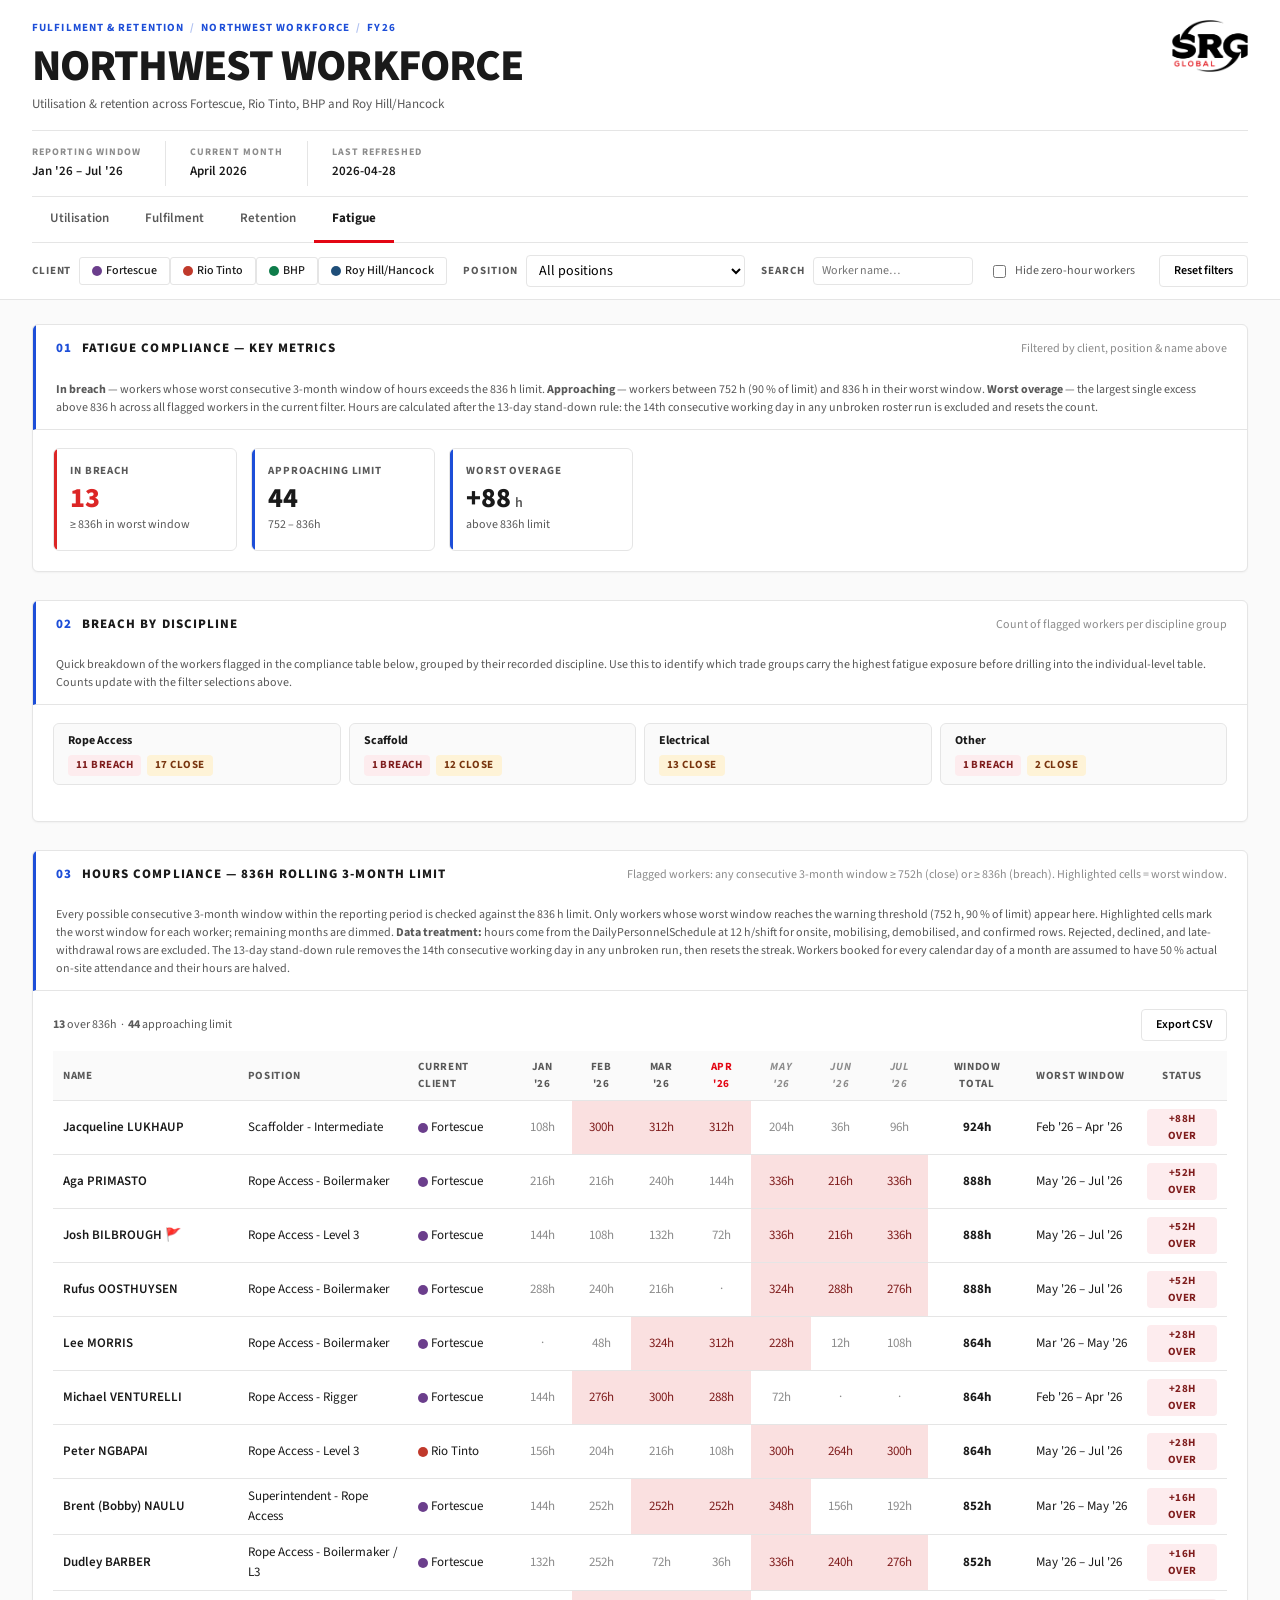
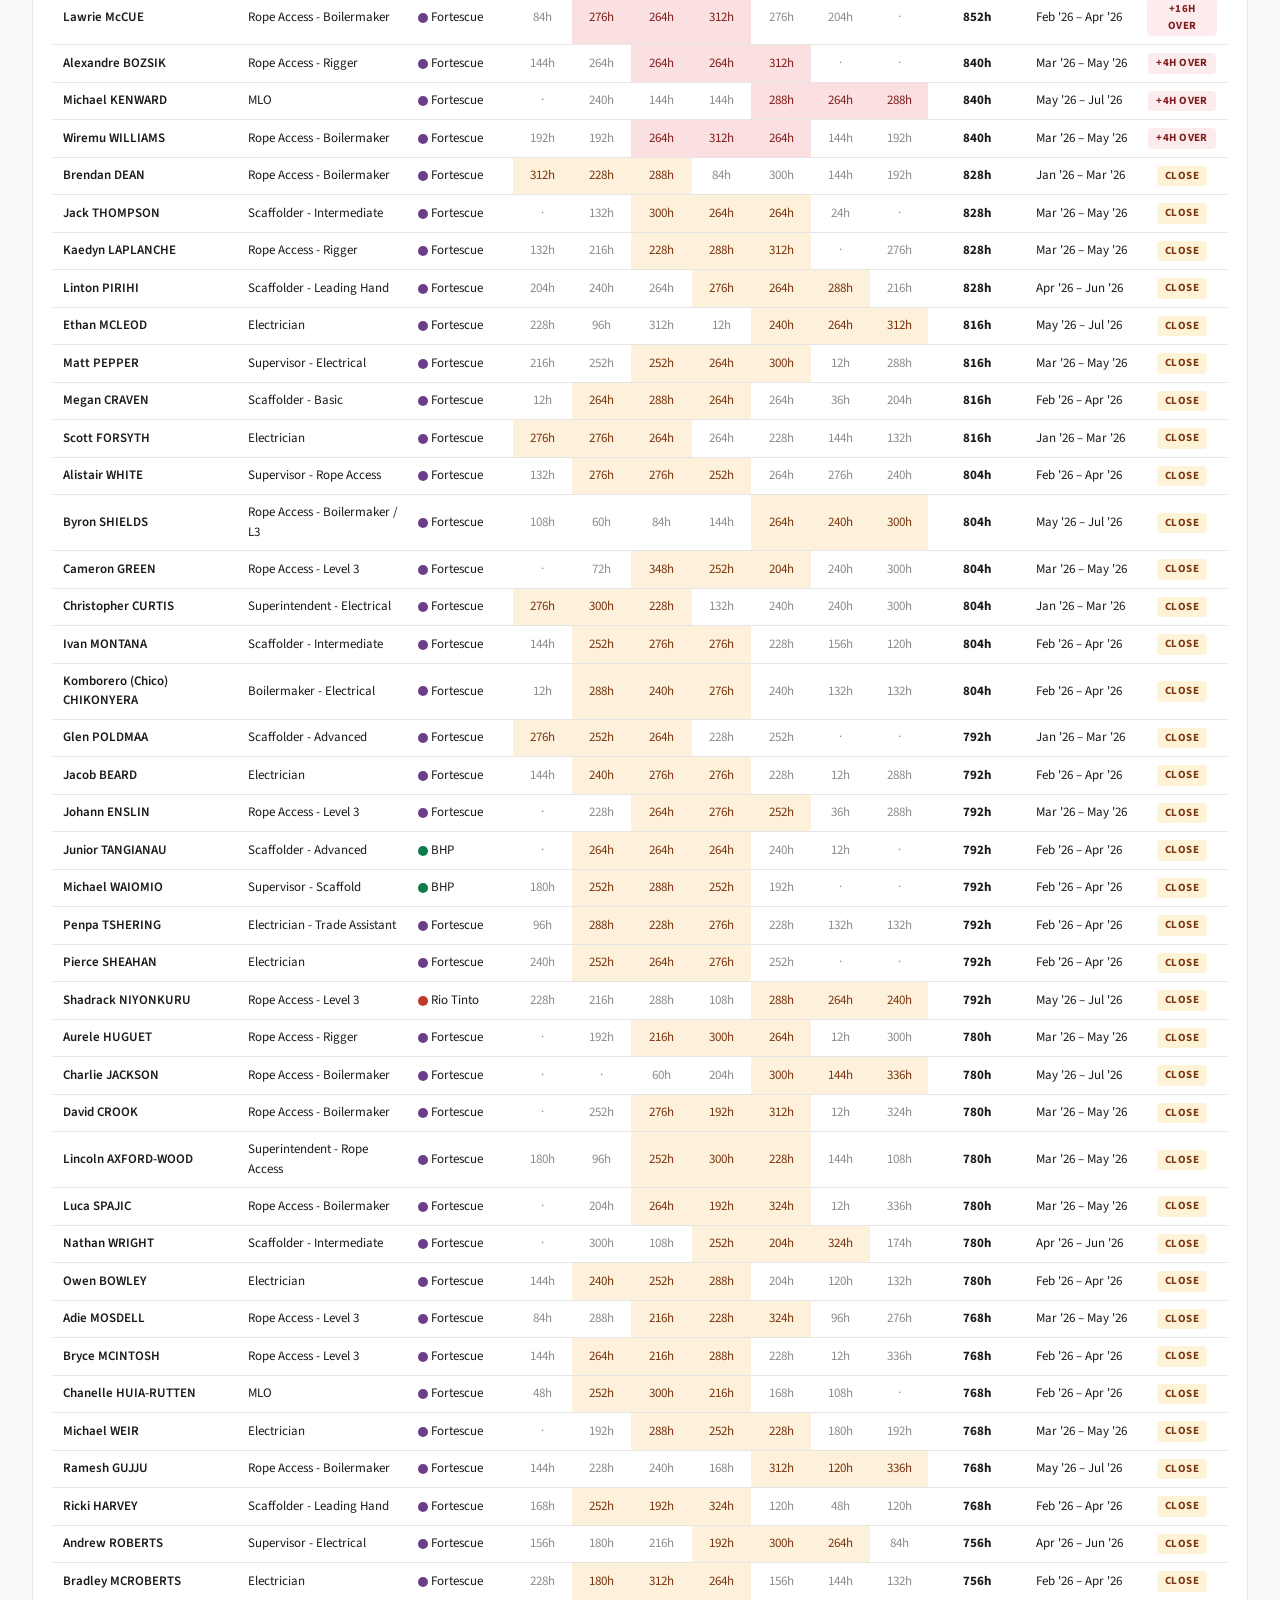
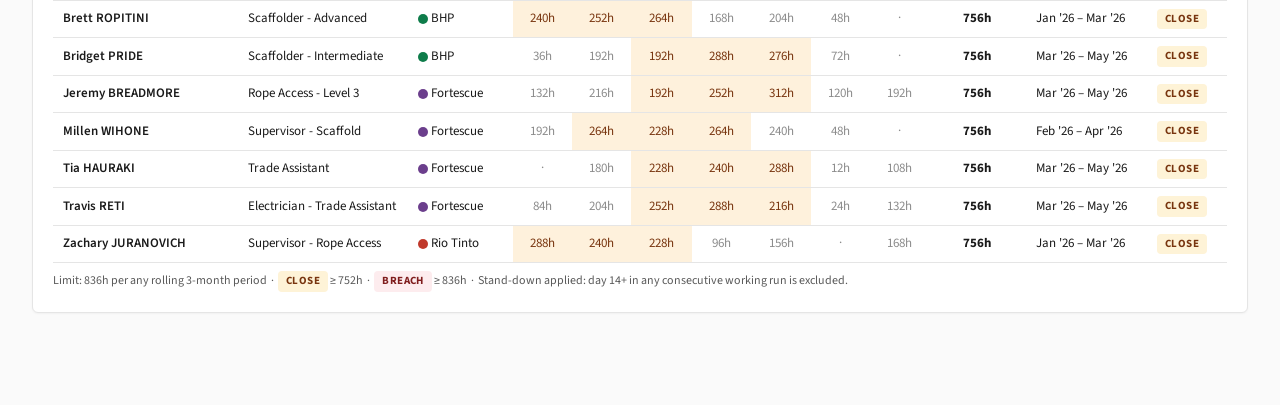
==== commit a5bd09cf: "Add fulfilment tracking, retention matrix, and fatigue rule updates" ====
--- a/fatigue.html
+++ b/fatigue.html
@@ -44,6 +44,7 @@
   </div>
   <nav class="page-nav">
     <a href="index.html">Utilisation</a>
+    <a href="fulfilment.html">Fulfilment</a>
     <a href="retention.html">Retention</a>
     <span class="page-nav-active">Fatigue</span>
   </nav>
@@ -78,24 +79,24 @@
     <header>
       <h2><span class="section-number">01</span> Fatigue compliance — key metrics</h2>
       <span class="hint">Filtered by client, position &amp; name above</span>
-      <p class="section-desc"><strong>In breach</strong> — workers whose worst consecutive 3-month window of hours exceeds the 724 h limit. <strong>Approaching</strong> — workers between 652 h (90 % of limit) and 724 h in their worst window. <strong>Worst overage</strong> — the largest single excess above 724 h across all flagged workers in the current filter. Hours are calculated after the 13-day stand-down rule: the 14th consecutive working day in any unbroken roster run is excluded and resets the count.</p>
+      <p class="section-desc"><strong>In breach</strong> — workers whose worst consecutive 3-month window of hours exceeds the 836 h limit. <strong>Approaching</strong> — workers between 752 h (90 % of limit) and 836 h in their worst window. <strong>Worst overage</strong> — the largest single excess above 836 h across all flagged workers in the current filter. Hours are calculated after the 13-day stand-down rule: the 14th consecutive working day in any unbroken roster run is excluded and resets the count.</p>
     </header>
     <div class="body">
       <div class="kpi-grid">
         <div class="kpi-tile" id="kpi-fatigue-breach">
           <div class="label">In breach</div>
           <div class="value">—</div>
-          <div class="delta">≥ 724h in worst window</div>
+          <div class="delta">≥ 836h in worst window</div>
         </div>
         <div class="kpi-tile" id="kpi-fatigue-close">
           <div class="label">Approaching limit</div>
           <div class="value">—</div>
-          <div class="delta">652 – 724h</div>
+          <div class="delta">752 – 836h</div>
         </div>
         <div class="kpi-tile" id="kpi-fatigue-worst">
           <div class="label">Worst overage</div>
           <div class="value">—</div>
-          <div class="delta">above 724h limit</div>
+          <div class="delta">above 836h limit</div>
         </div>
       </div>
     </div>
@@ -116,9 +117,9 @@
   <!-- Hours compliance table -->
   <section class="card" id="sec-compliance">
     <header>
-      <h2><span class="section-number">03</span> Hours compliance — 724h rolling 3-month limit</h2>
-      <span class="hint">Flagged workers: any consecutive 3-month window ≥ 652h (close) or ≥ 724h (breach). Highlighted cells = worst window.</span>
-      <p class="section-desc">Every possible consecutive 3-month window within the reporting period is checked against the 724 h limit. Only workers whose worst window reaches the warning threshold (652 h, 90 % of limit) appear here. Highlighted cells mark the worst window for each worker; remaining months are dimmed. <strong>Data treatment:</strong> hours come from the DailyPersonnelSchedule at 12 h/shift for onsite, mobilising, demobilised, and confirmed rows. Rejected, declined, and late-withdrawal rows are excluded. The 13-day stand-down rule removes the 14th consecutive working day in any unbroken run, then resets the streak. Workers booked for every calendar day of a month are assumed to have 50 % actual on-site attendance and their hours are halved.</p>
+      <h2><span class="section-number">03</span> Hours compliance — 836h rolling 3-month limit</h2>
+      <span class="hint">Flagged workers: any consecutive 3-month window ≥ 752h (close) or ≥ 836h (breach). Highlighted cells = worst window.</span>
+      <p class="section-desc">Every possible consecutive 3-month window within the reporting period is checked against the 836 h limit. Only workers whose worst window reaches the warning threshold (752 h, 90 % of limit) appear here. Highlighted cells mark the worst window for each worker; remaining months are dimmed. <strong>Data treatment:</strong> hours come from the DailyPersonnelSchedule at 12 h/shift for onsite, mobilising, demobilised, and confirmed rows. Rejected, declined, and late-withdrawal rows are excluded. The 13-day stand-down rule removes the 14th consecutive working day in any unbroken run, then resets the streak. Workers booked for every calendar day of a month are assumed to have 50 % actual on-site attendance and their hours are halved.</p>
     </header>
     <div class="body">
       <div style="display:flex; gap:12px; margin-bottom:10px; align-items:center;">
@@ -132,9 +133,9 @@
         </table>
       </div>
       <div class="small muted" style="margin-top:8px;">
-        Limit: 724h per any rolling 3-month period &nbsp;·&nbsp;
-        <span class="badge warn">Close</span> ≥ 652h &nbsp;·&nbsp;
-        <span class="badge risk">Breach</span> ≥ 724h &nbsp;·&nbsp;
+        Limit: 836h per any rolling 3-month period &nbsp;·&nbsp;
+        <span class="badge warn">Close</span> ≥ 752h &nbsp;·&nbsp;
+        <span class="badge risk">Breach</span> ≥ 836h &nbsp;·&nbsp;
         Stand-down applied: day 14+ in any consecutive working run is excluded.
       </div>
     </div>
--- a/assets/styles.css
+++ b/assets/styles.css
@@ -412,6 +412,11 @@
   padding: 6px 10px 5px;
   border-top: 1px solid var(--srg-border);
 }
+.tbl tr.disc-group-header td.clickable-disc { cursor: pointer; user-select: none; }
+.tbl tr.disc-group-header td.clickable-disc:hover { color: var(--srg-red); }
+.disc-toggle { display: inline-block; width: 12px; margin-right: 4px; color: var(--srg-grey-2); }
+.tbl tr.disc-worker-row td { background: #fcfcfc; }
+.tbl td.worker-ret-cell .hc { font-size: 12px; }
 .tbl tr.disc-subtotal { background: var(--srg-light); border-top: 1px solid var(--srg-border); }
 .tbl tr.disc-subtotal td { border-top: 1px solid var(--srg-border); font-style: normal; }
 .tbl tr.disc-subtotal td.subtotal-label {
@@ -526,6 +531,11 @@
 tr.compliance-over td  { border-left-color: transparent; }
 tr.compliance-over     { border-left: 3px solid var(--bad); }
 tr.compliance-warn     { border-left: 3px solid var(--warn); }
+
+/* ---------- Retention matrix ---------- */
+.matrix-worked { color: #166534; font-weight: 800; background: rgba(22,163,74,0.10); }
+.matrix-declined { color: #991b1b; font-weight: 800; background: rgba(220,38,38,0.12); }
+.matrix-empty { color: var(--srg-grey-2); }
 
 /* ---------- Charts ---------- */
 
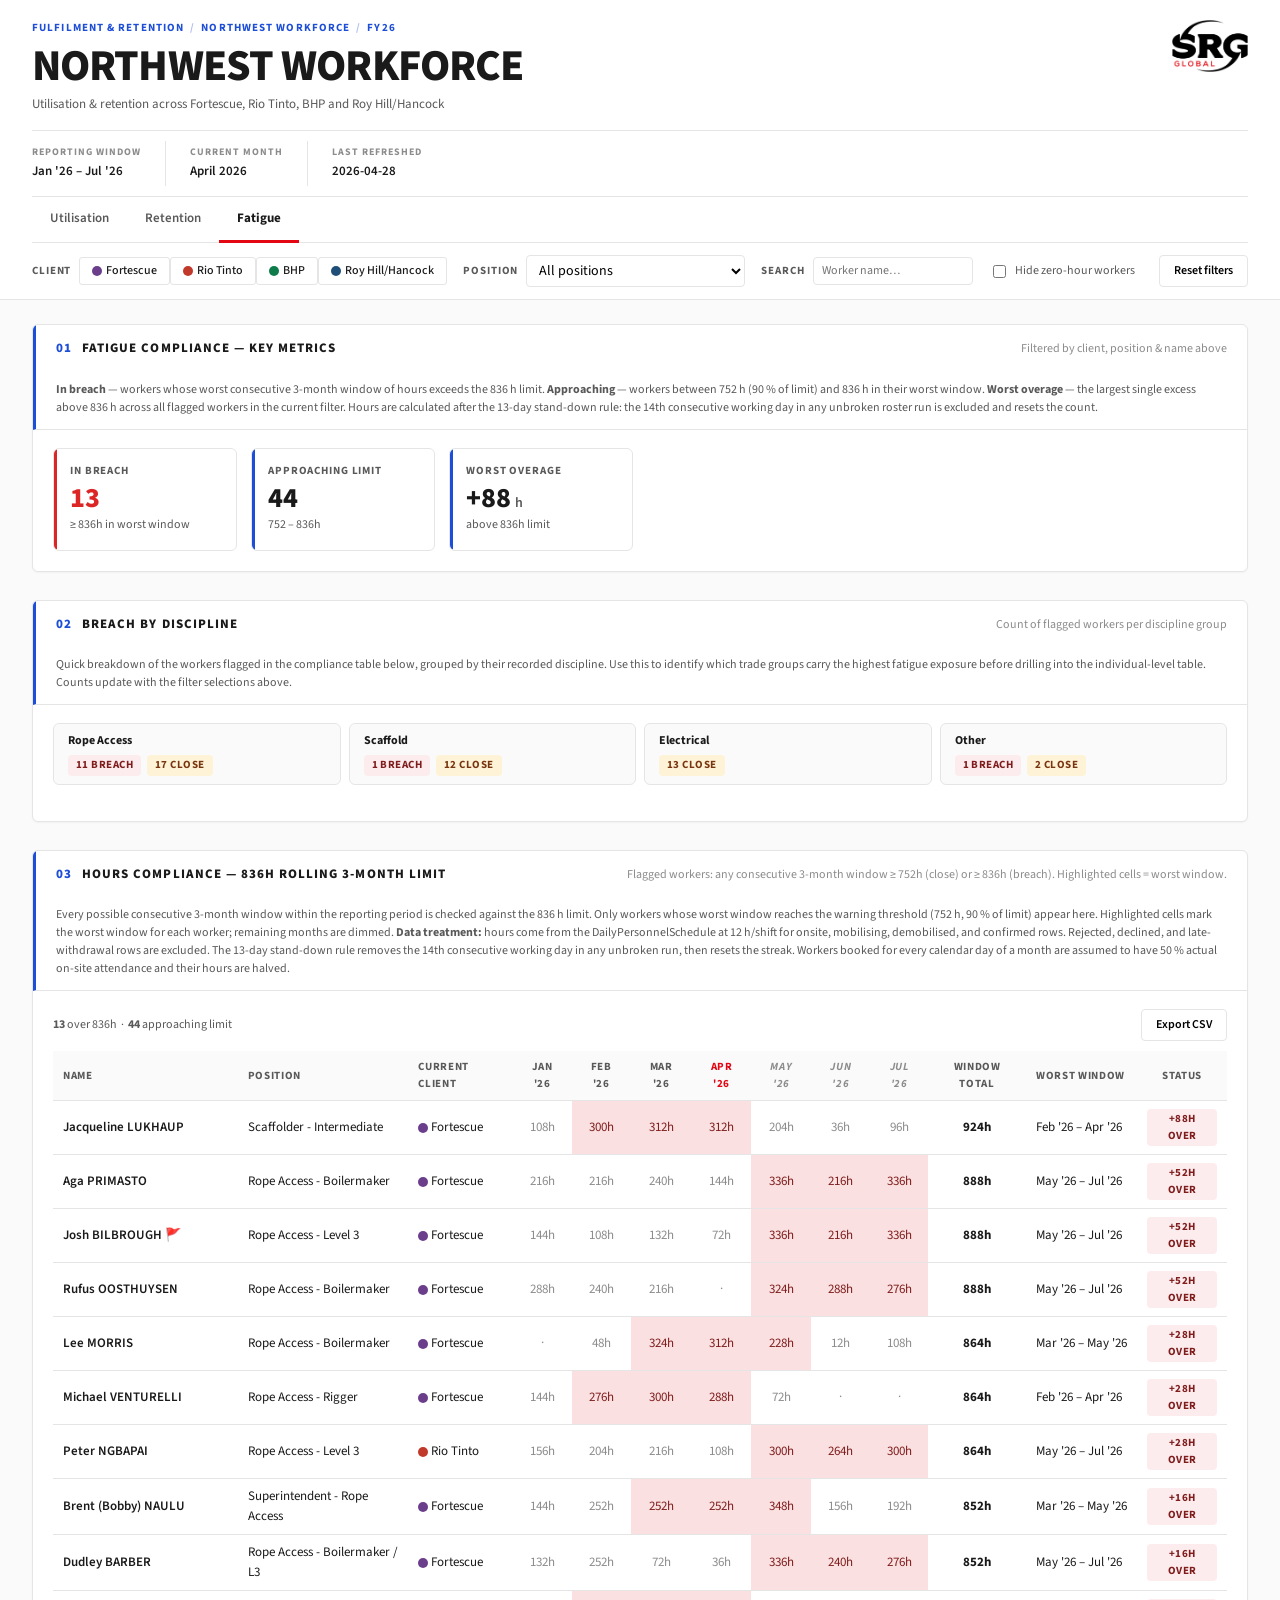
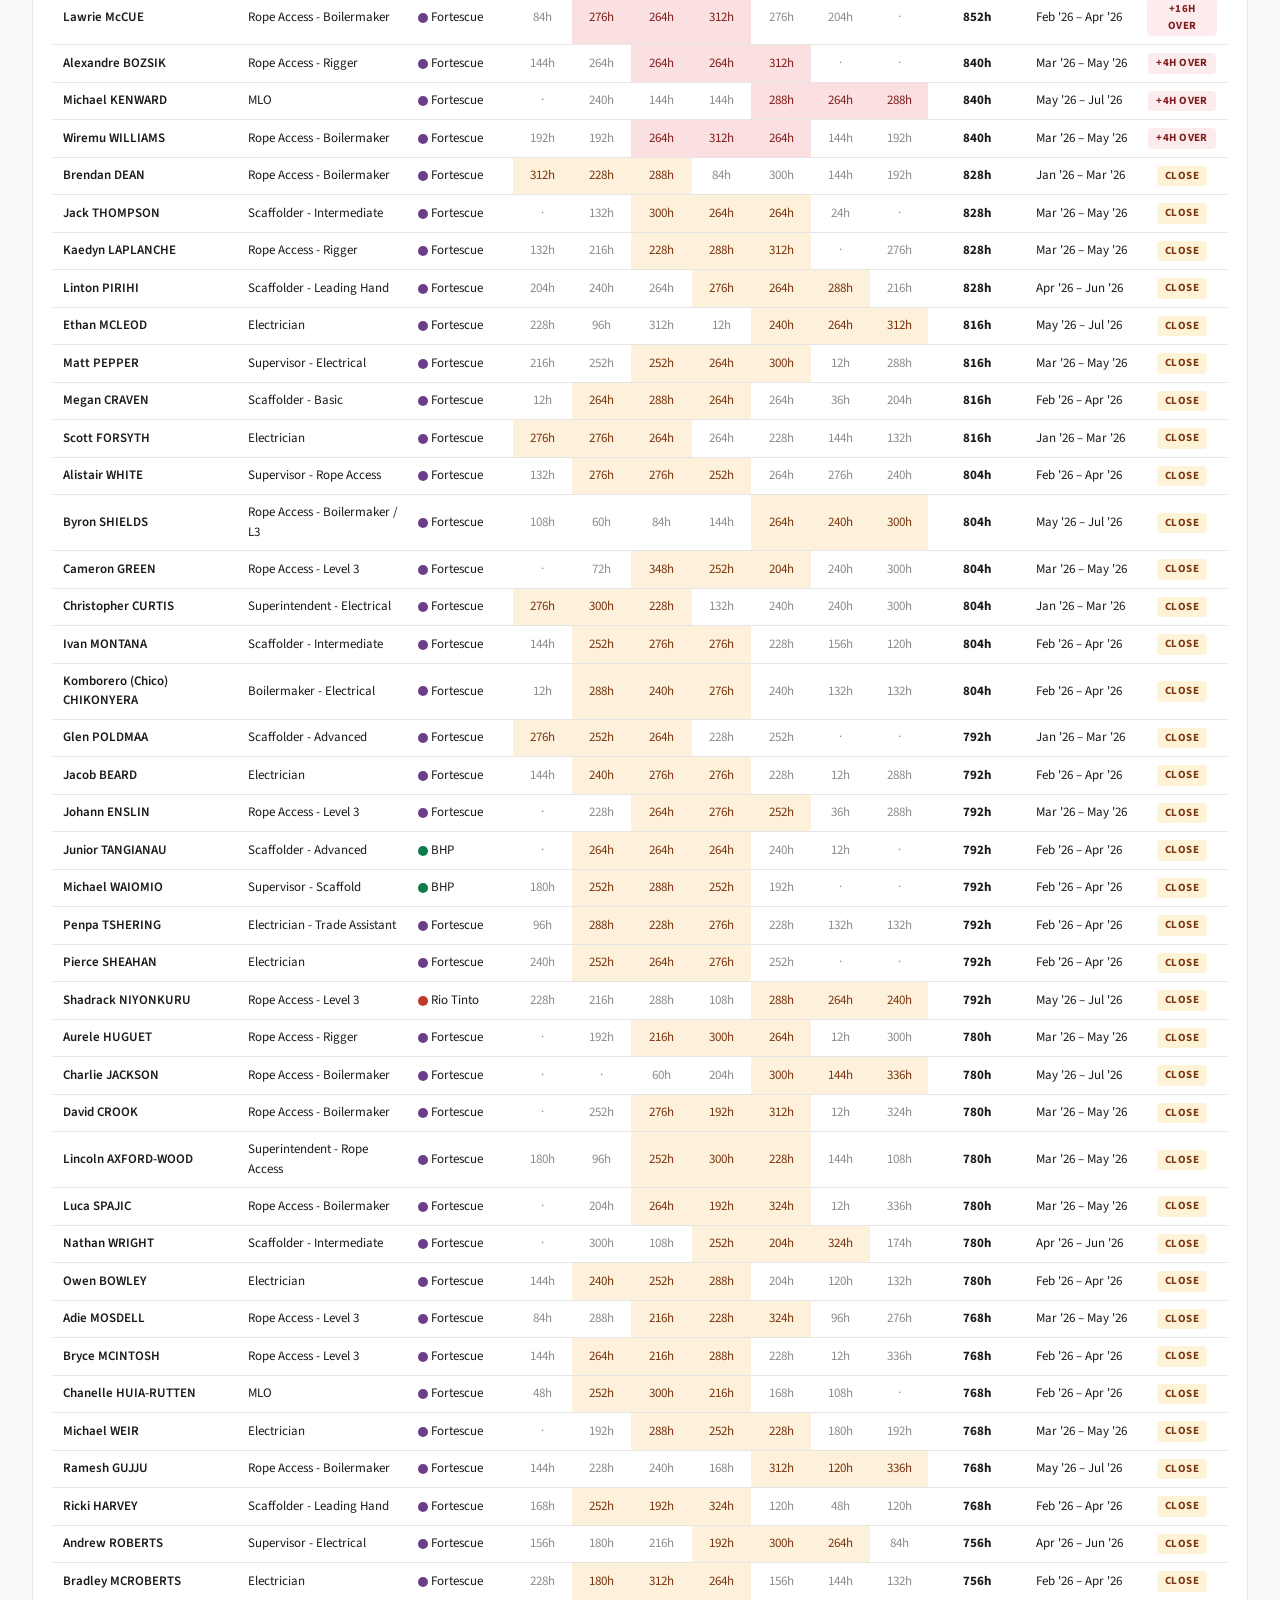
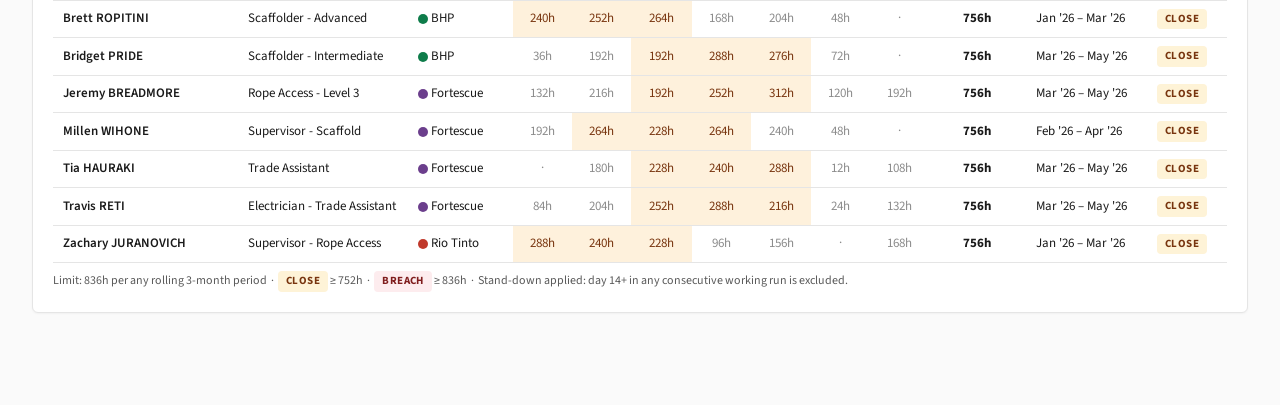
==== commit 3cafce54: "Drop the fulfilment page JobPlanningView turned out to be a partial planning sheet — only ~94 of the" ====
--- a/fatigue.html
+++ b/fatigue.html
@@ -44,7 +44,6 @@
   </div>
   <nav class="page-nav">
     <a href="index.html">Utilisation</a>
-    <a href="fulfilment.html">Fulfilment</a>
     <a href="retention.html">Retention</a>
     <span class="page-nav-active">Fatigue</span>
   </nav>
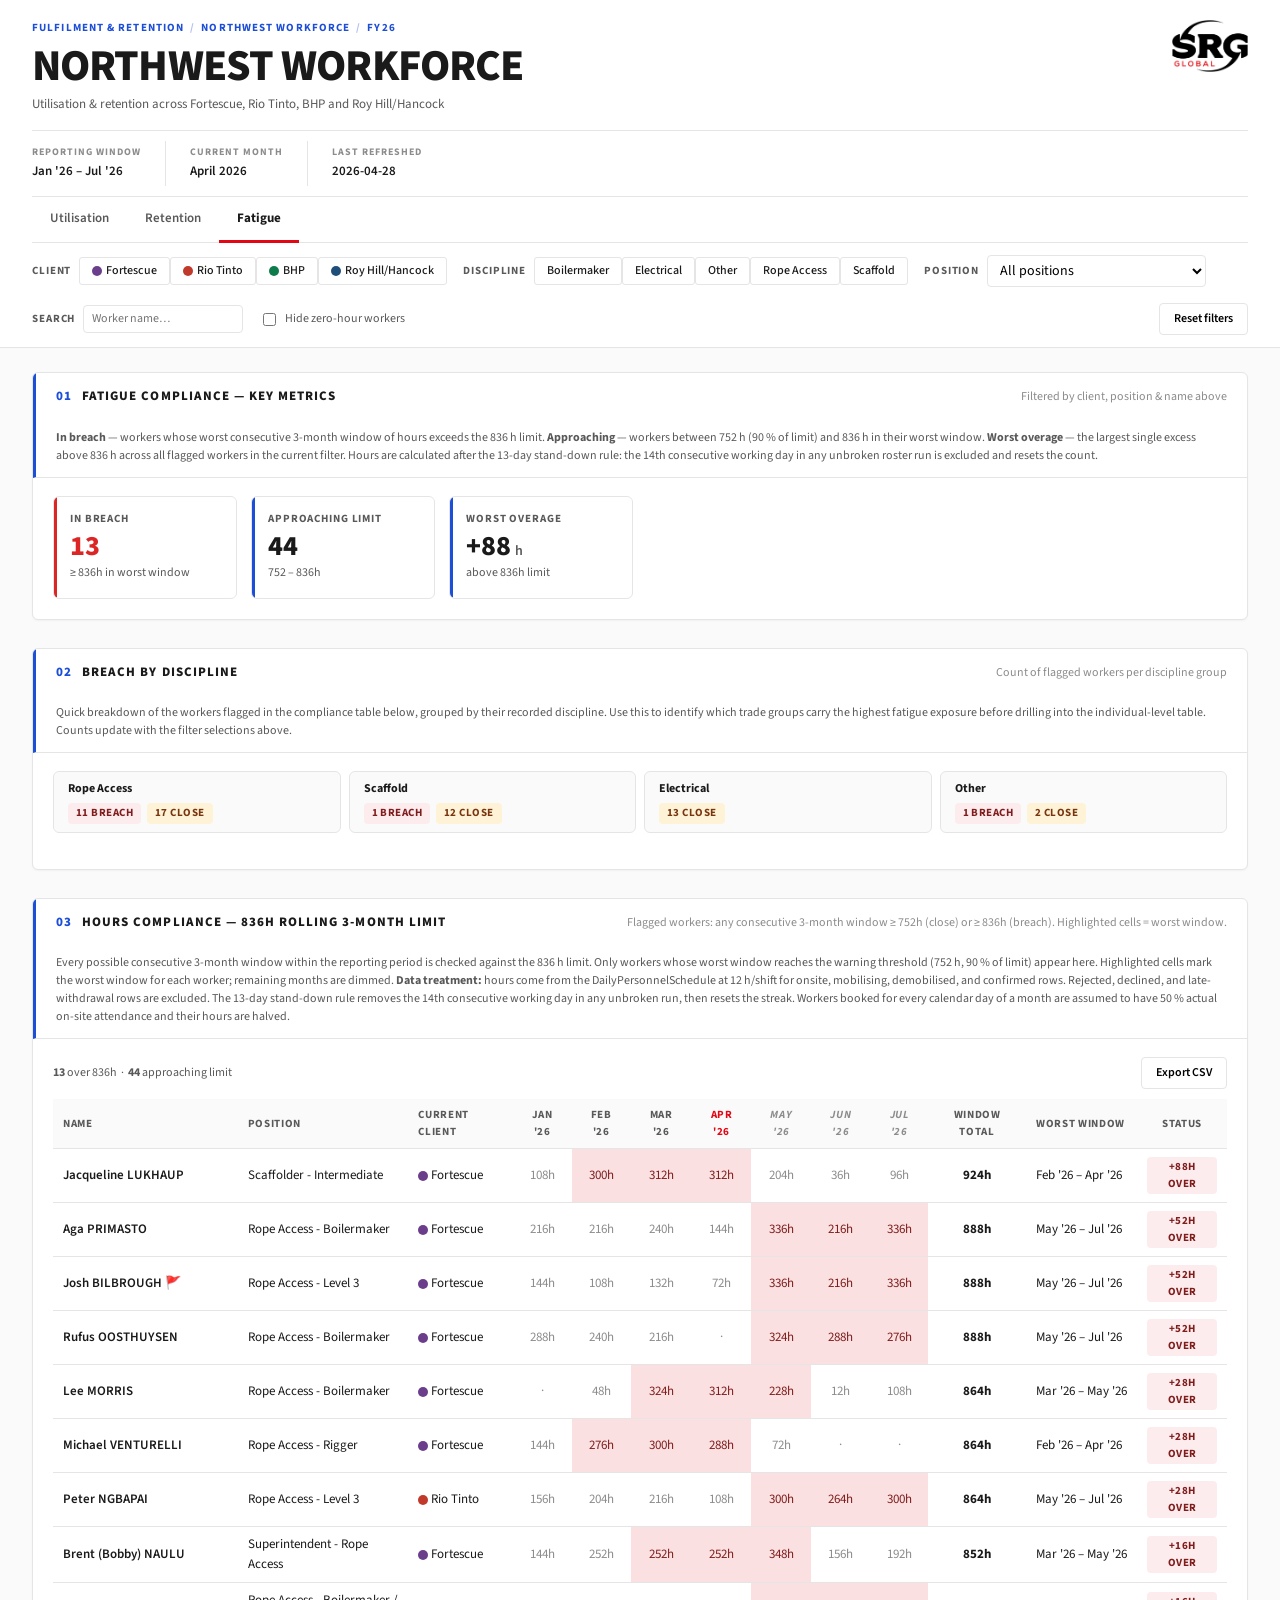
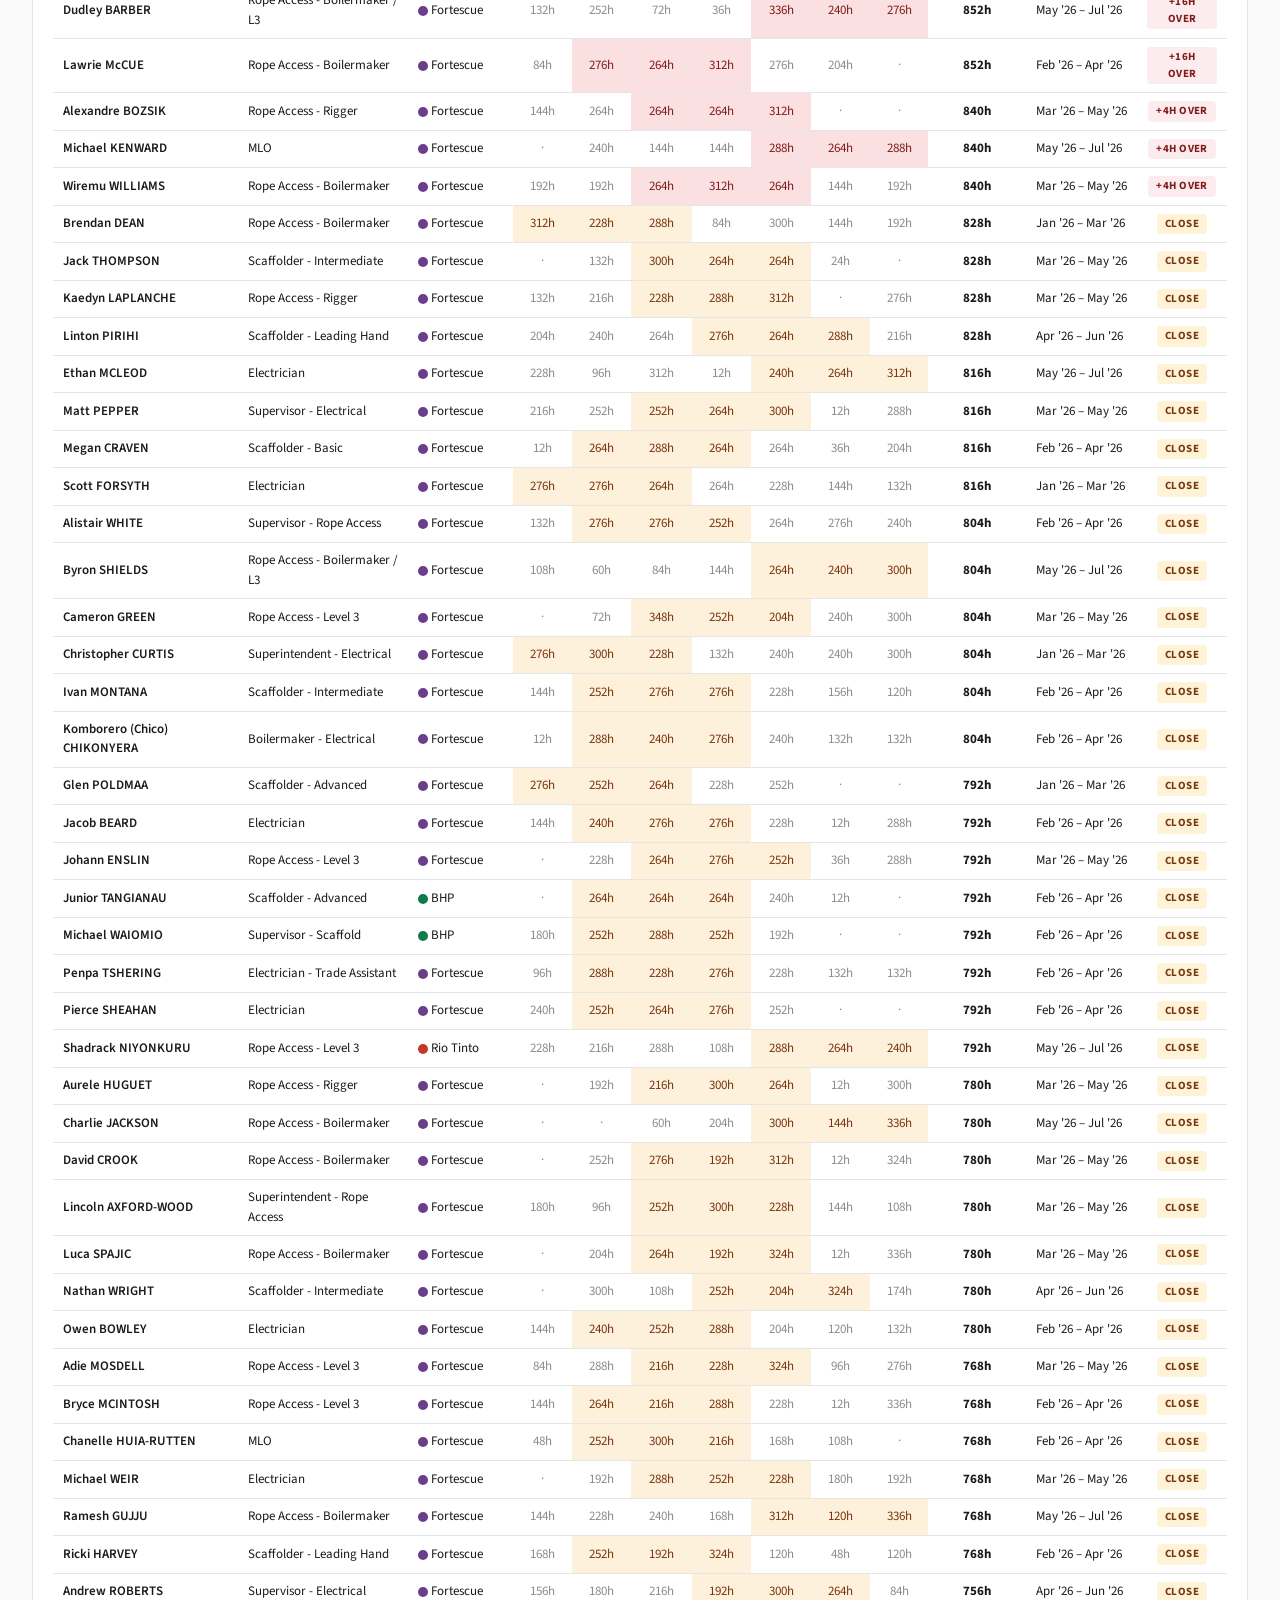
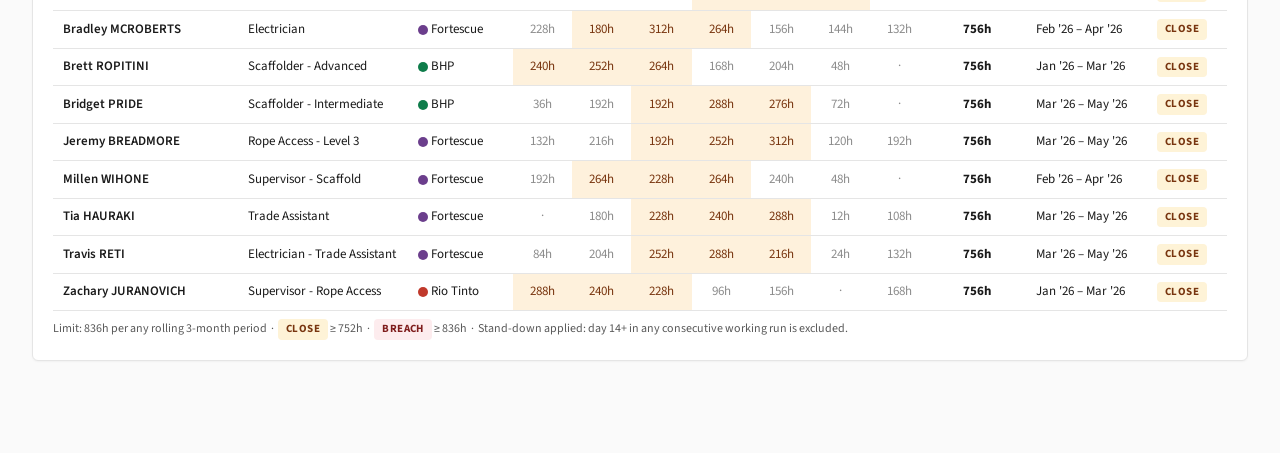
==== commit dc234245: "Add SRG-logo favicon and discipline filter chips Favicon - `<link rel="icon" type="image/png" href="" ====
--- a/fatigue.html
+++ b/fatigue.html
@@ -4,6 +4,7 @@
   <meta charset="utf-8" />
   <meta name="viewport" content="width=device-width, initial-scale=1" />
   <title>Fatigue &amp; Compliance — Northwest Workforce — SRG Global</title>
+  <link rel="icon" type="image/png" href="assets/srg_logo.png" />
   <link rel="preconnect" href="https://fonts.googleapis.com" />
   <link rel="preconnect" href="https://fonts.gstatic.com" crossorigin />
   <link href="https://fonts.googleapis.com/css2?family=Source+Sans+3:wght@400;600;700;800&display=swap" rel="stylesheet" />
@@ -55,6 +56,10 @@
   <div class="filter-group">
     <label>Client</label>
     <div id="client-chips"></div>
+  </div>
+  <div class="filter-group">
+    <label>Discipline</label>
+    <div id="discipline-chips"></div>
   </div>
   <div class="filter-group">
     <label>Position</label>
--- a/assets/styles.css
+++ b/assets/styles.css
@@ -412,9 +412,9 @@
   padding: 6px 10px 5px;
   border-top: 1px solid var(--srg-border);
 }
-.tbl tr.disc-group-header td.clickable-disc { cursor: pointer; user-select: none; }
-.tbl tr.disc-group-header td.clickable-disc:hover { color: var(--srg-red); }
-.disc-toggle { display: inline-block; width: 12px; margin-right: 4px; color: var(--srg-grey-2); }
+.tbl td.clickable-pos { cursor: pointer; user-select: none; }
+.tbl tr:hover td.clickable-pos { color: var(--srg-red); }
+.pos-toggle { display: inline-block; width: 12px; margin-right: 4px; color: var(--srg-grey-2); }
 .tbl tr.disc-worker-row td { background: #fcfcfc; }
 .tbl td.worker-ret-cell .hc { font-size: 12px; }
 .tbl tr.disc-subtotal { background: var(--srg-light); border-top: 1px solid var(--srg-border); }
@@ -430,6 +430,7 @@
 .tbl tr.disc-subtotal .hc { font-weight: 700; color: var(--srg-dark); }
 .tbl tr.disc-subtotal .hrs { color: var(--srg-grey-2); }
 .tbl td.pos-indent { padding-left: 22px; }
+.tbl td.pos-indent-2 { padding-left: 38px; }
 .tbl td.worker-name { font-weight: 600; }
 .tbl td.worker-name a { color: var(--srg-dark); }
 .tbl td.worker-name a:hover { color: var(--srg-red); }
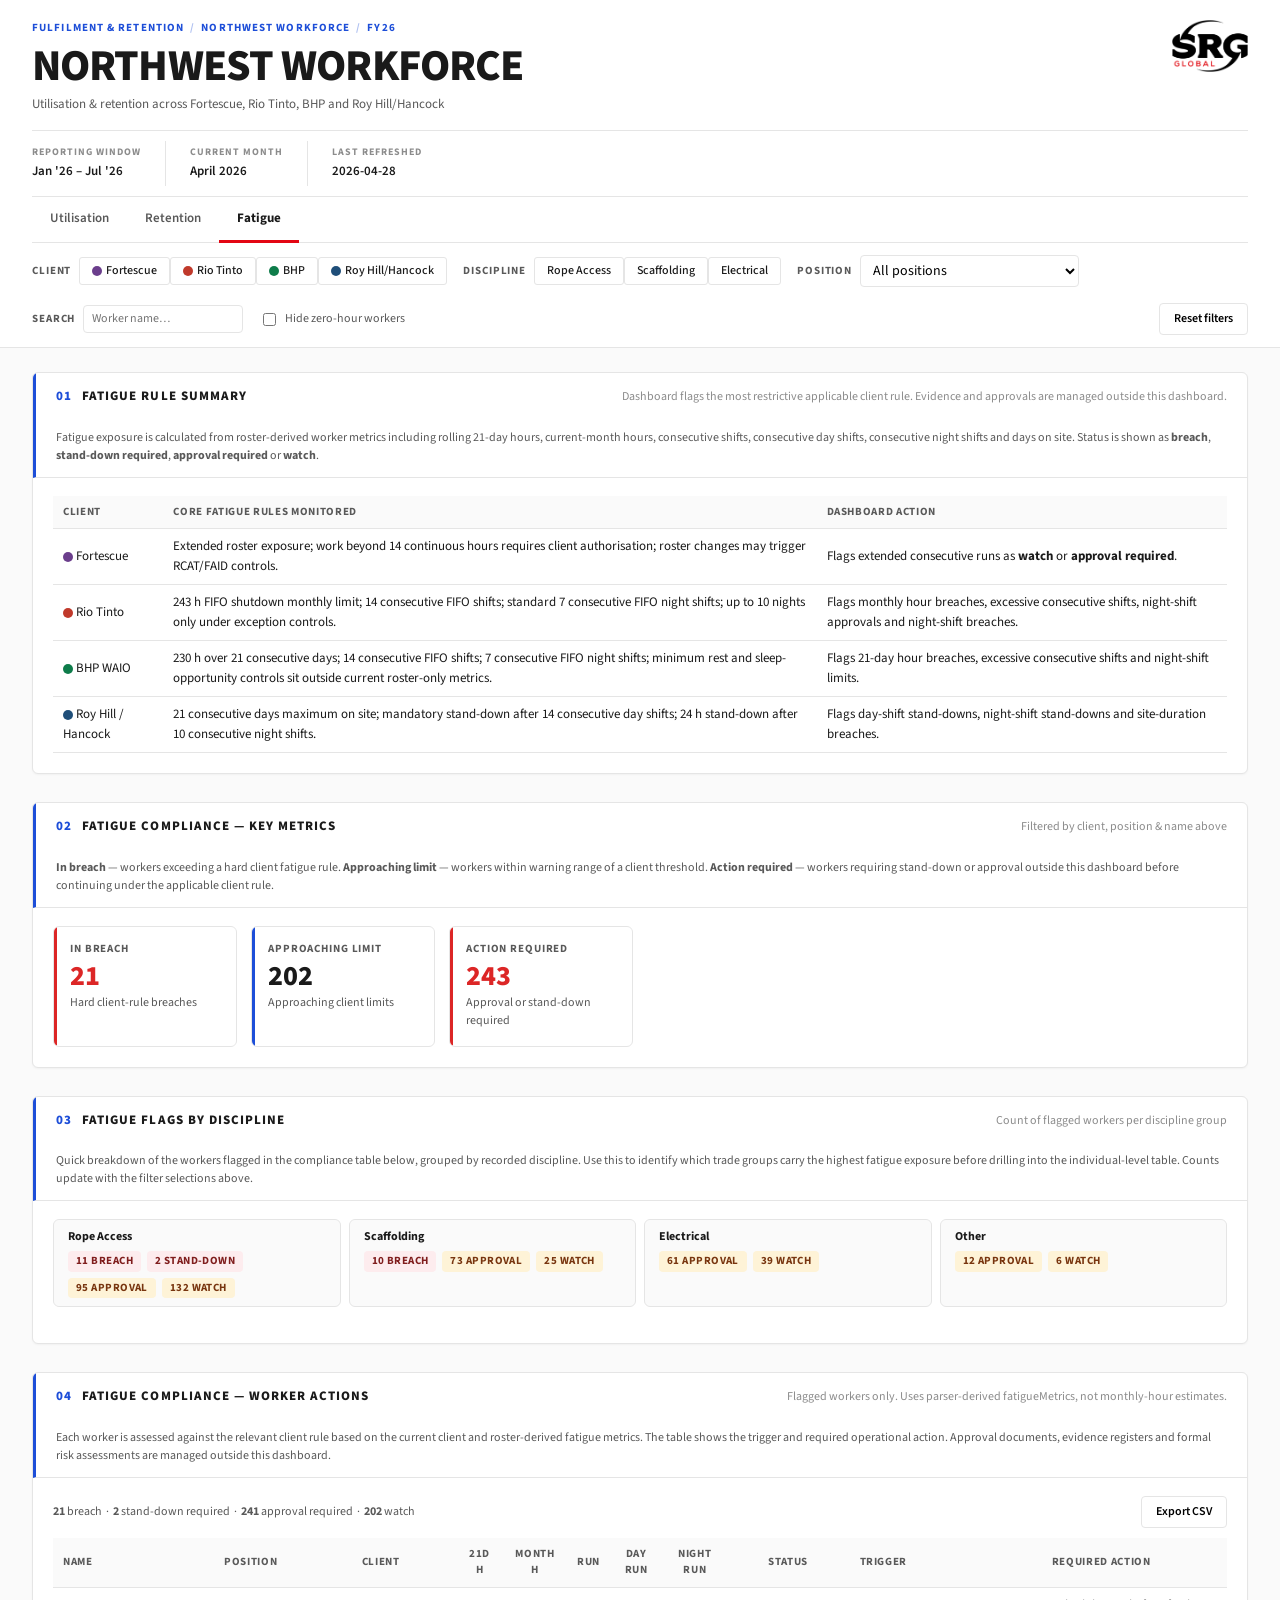
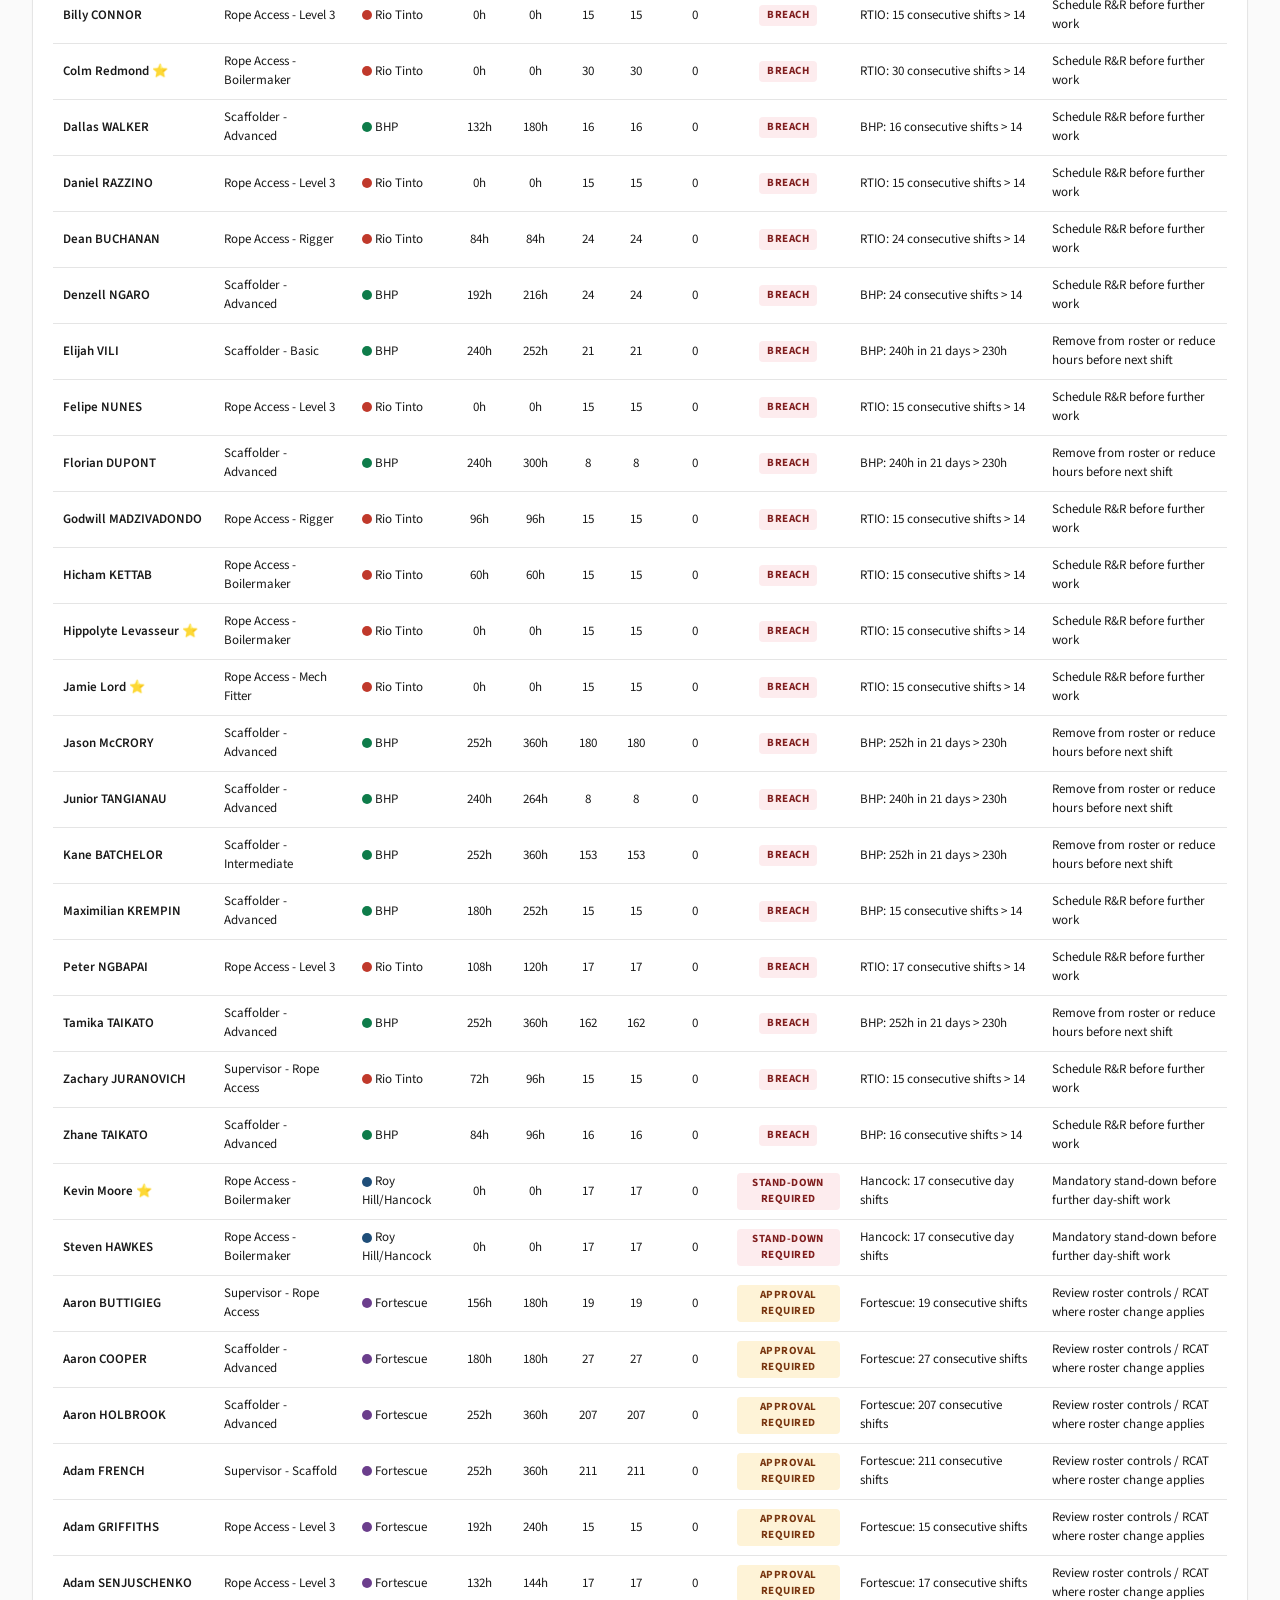
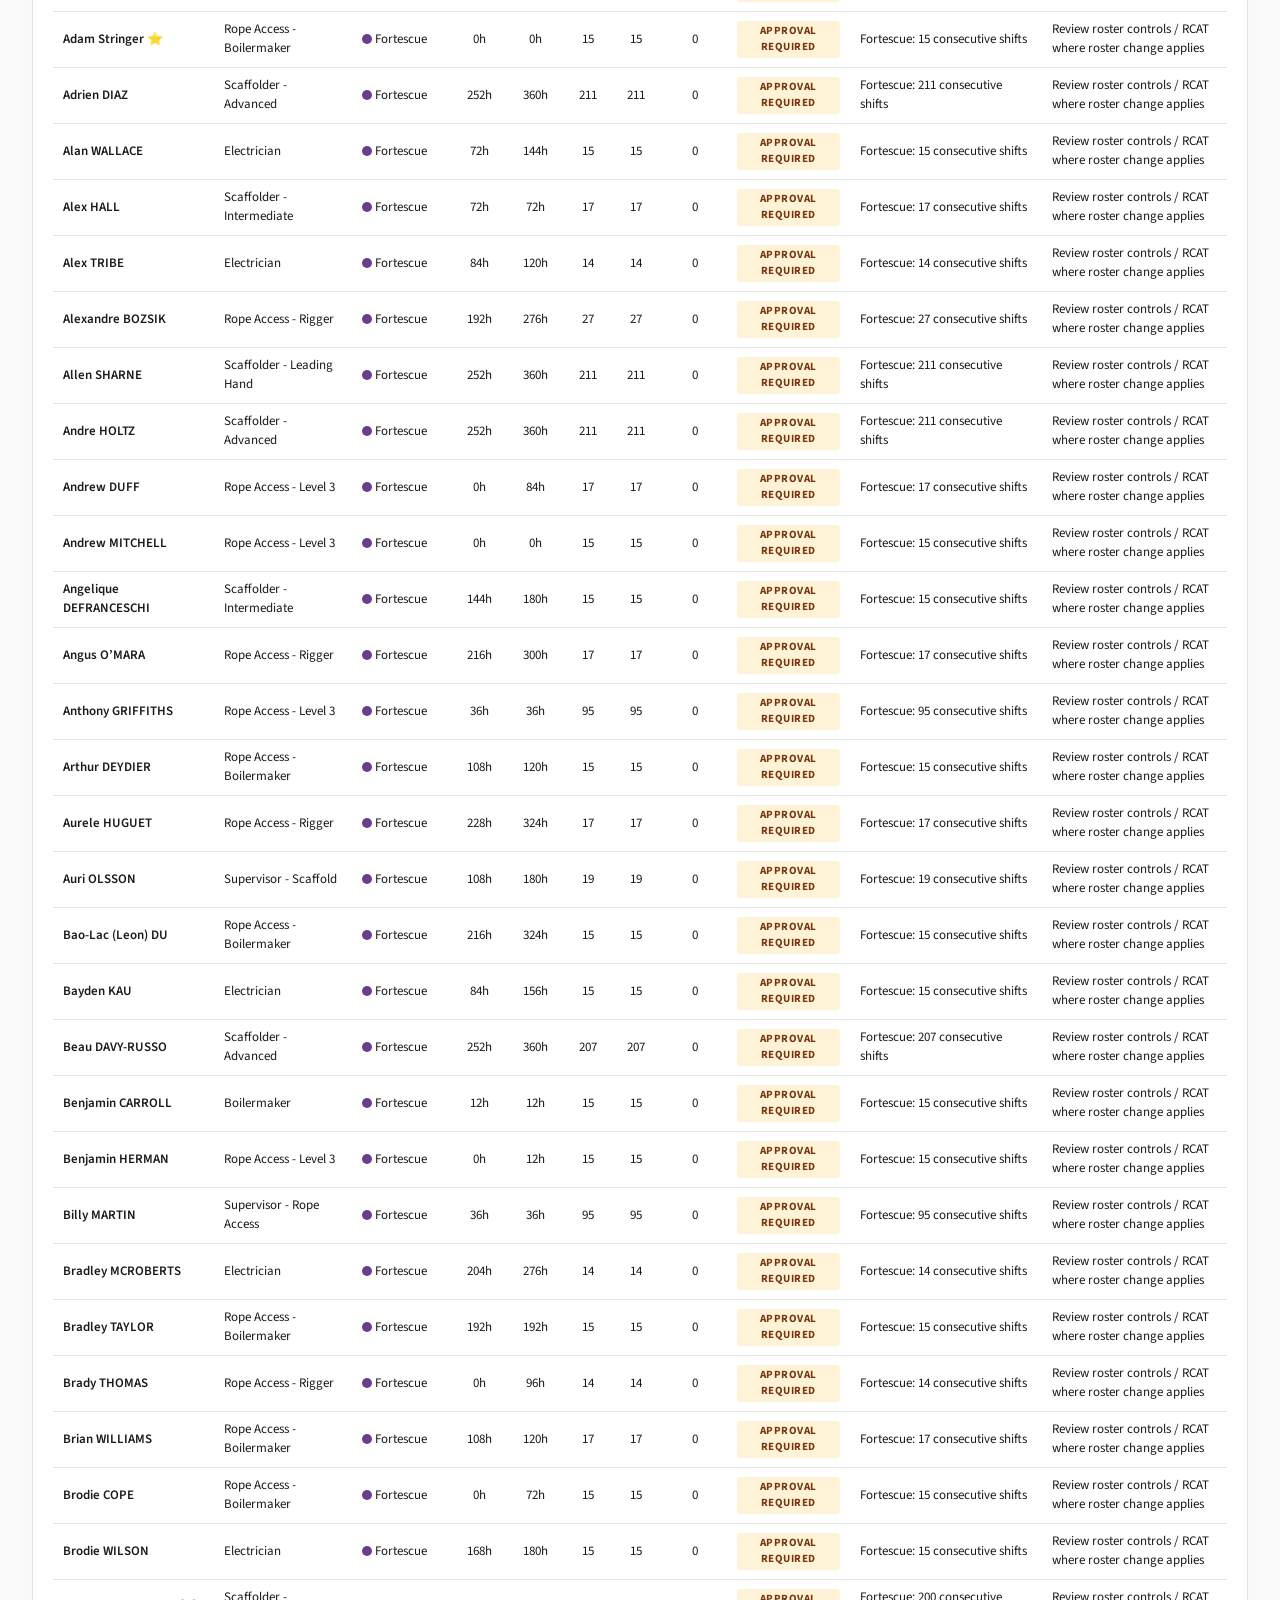
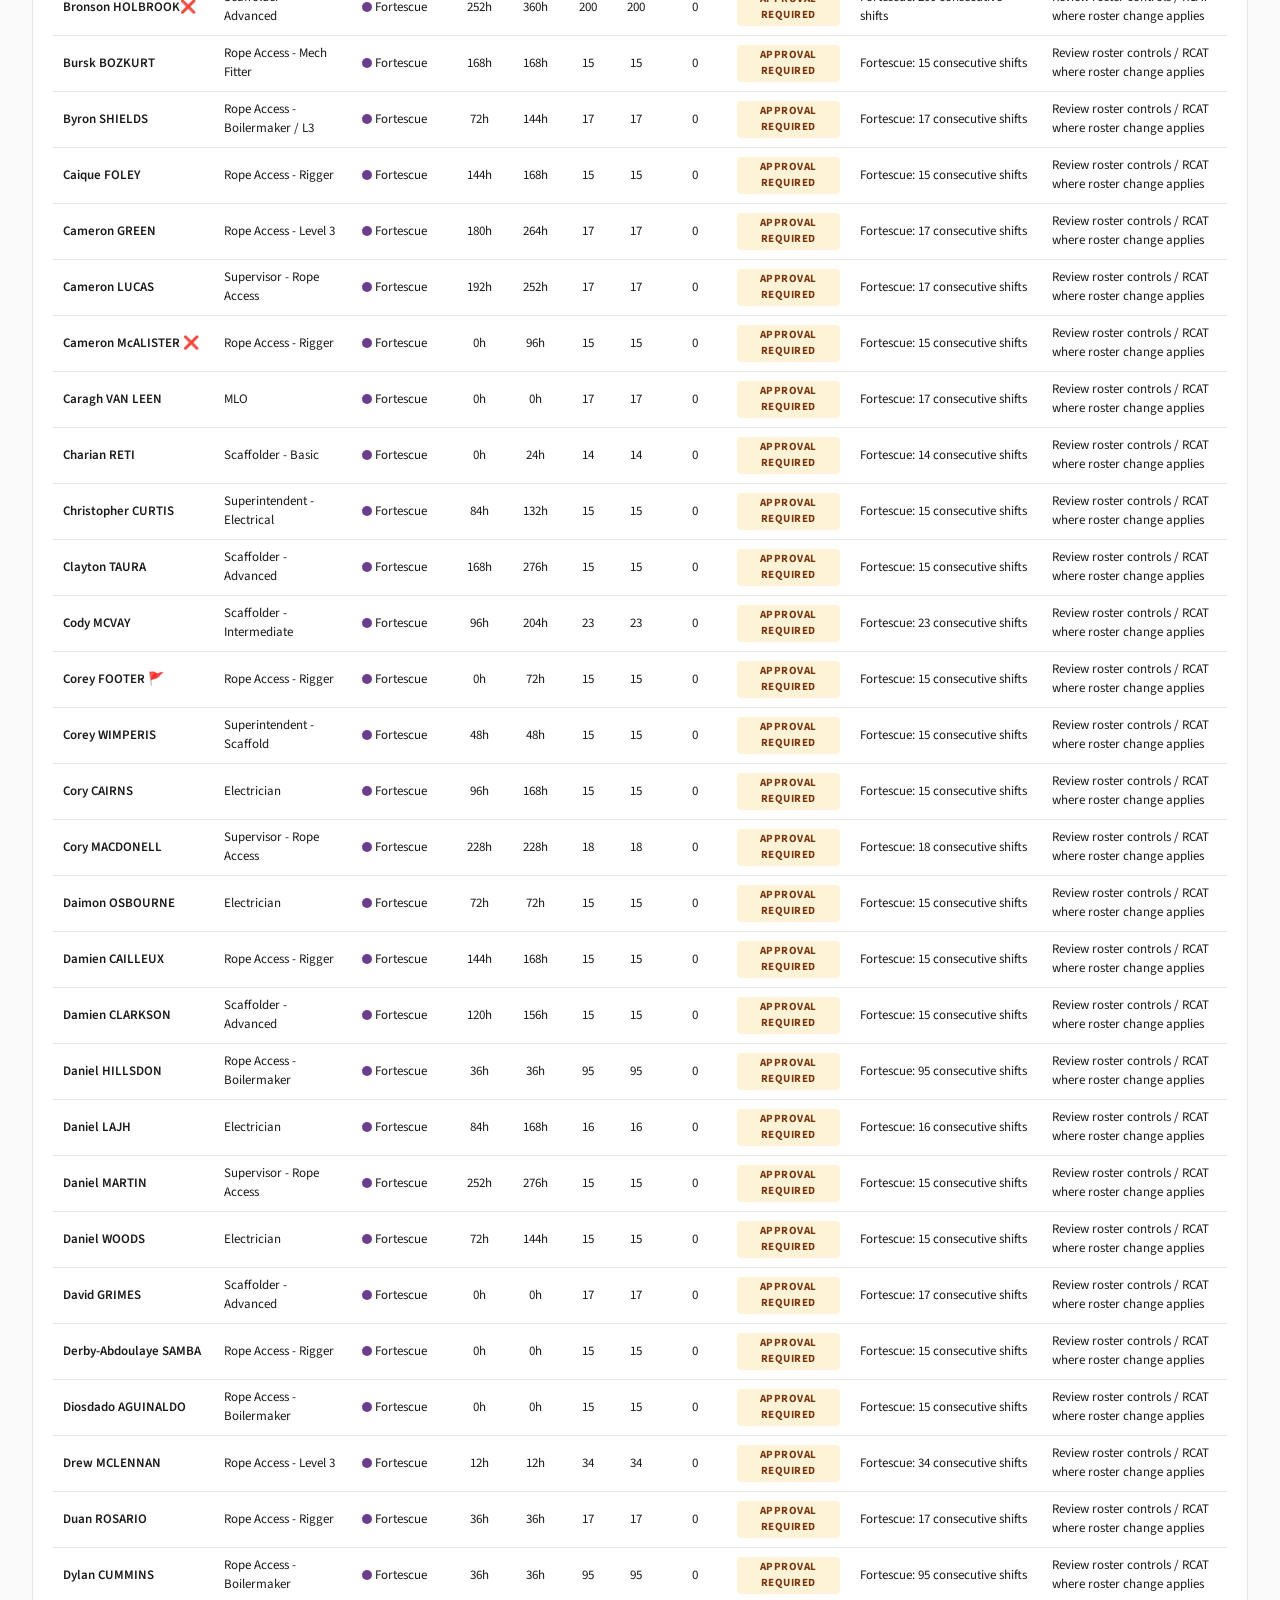
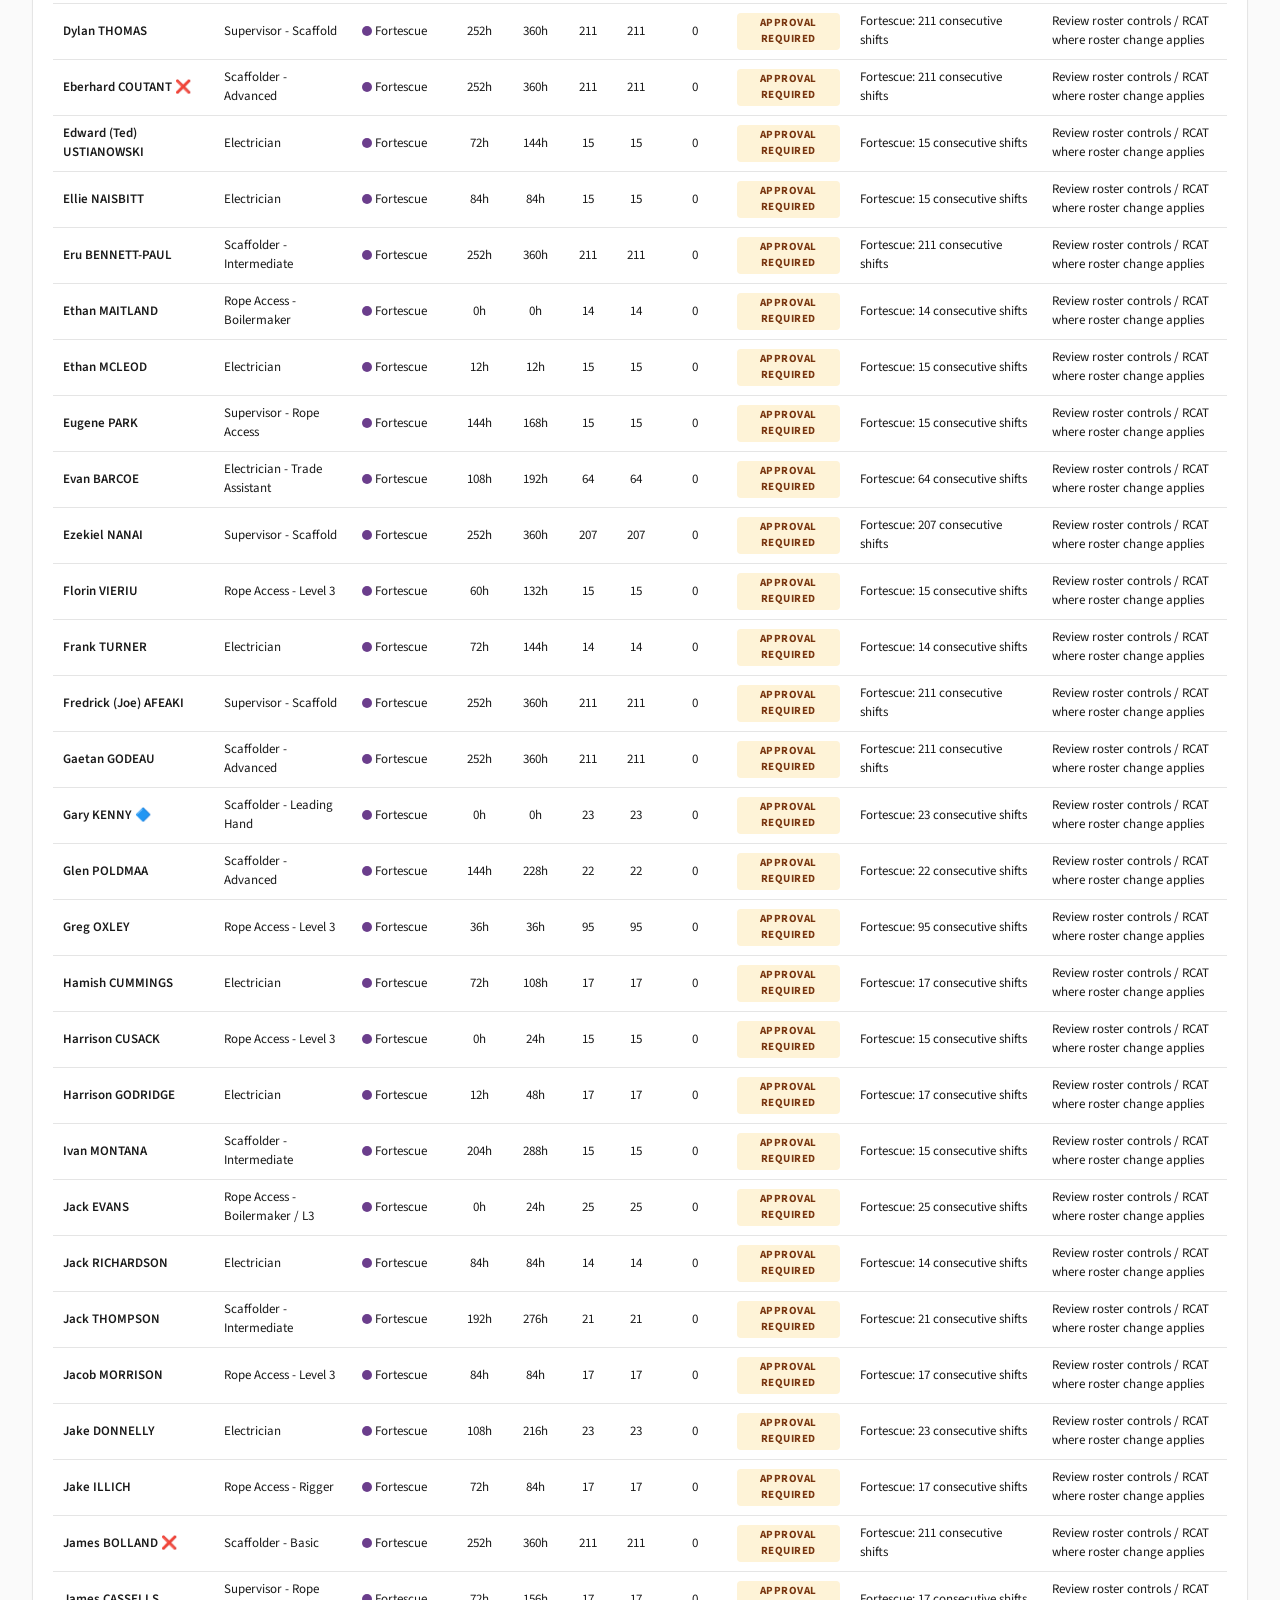
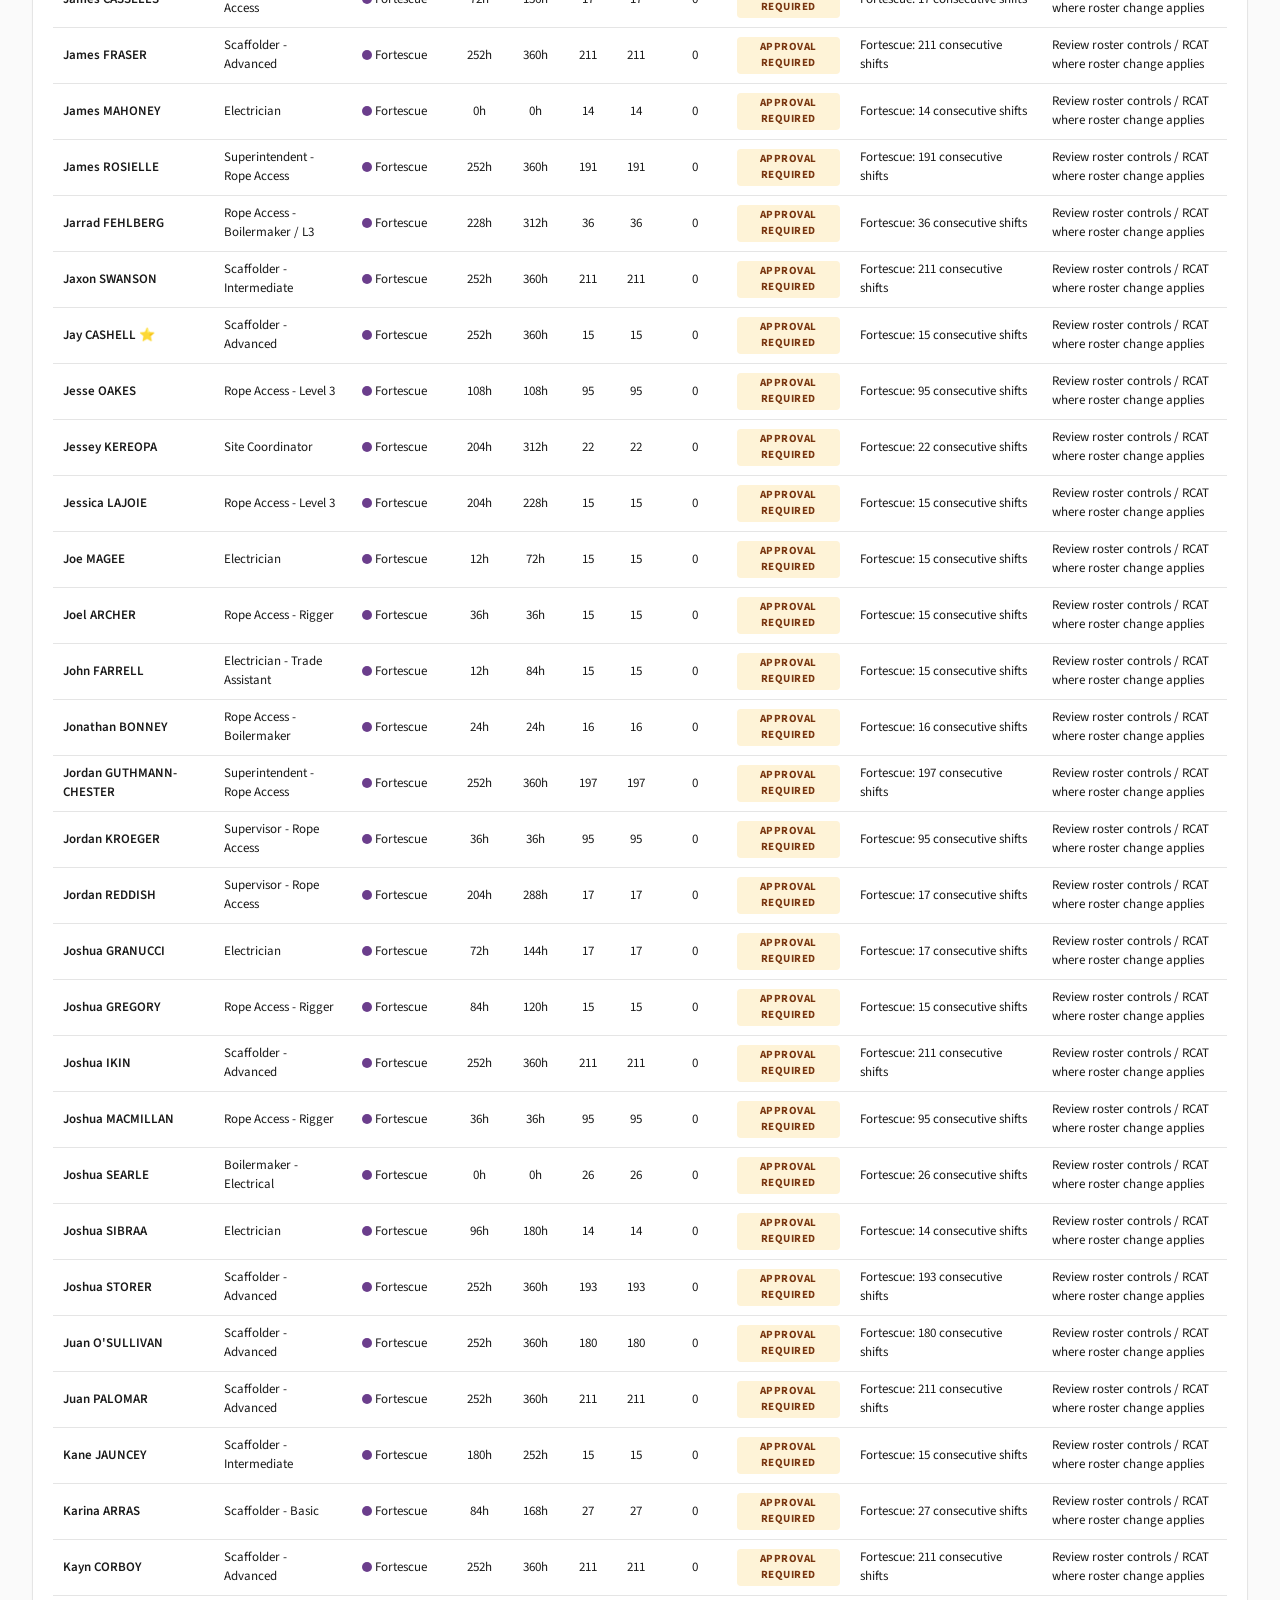
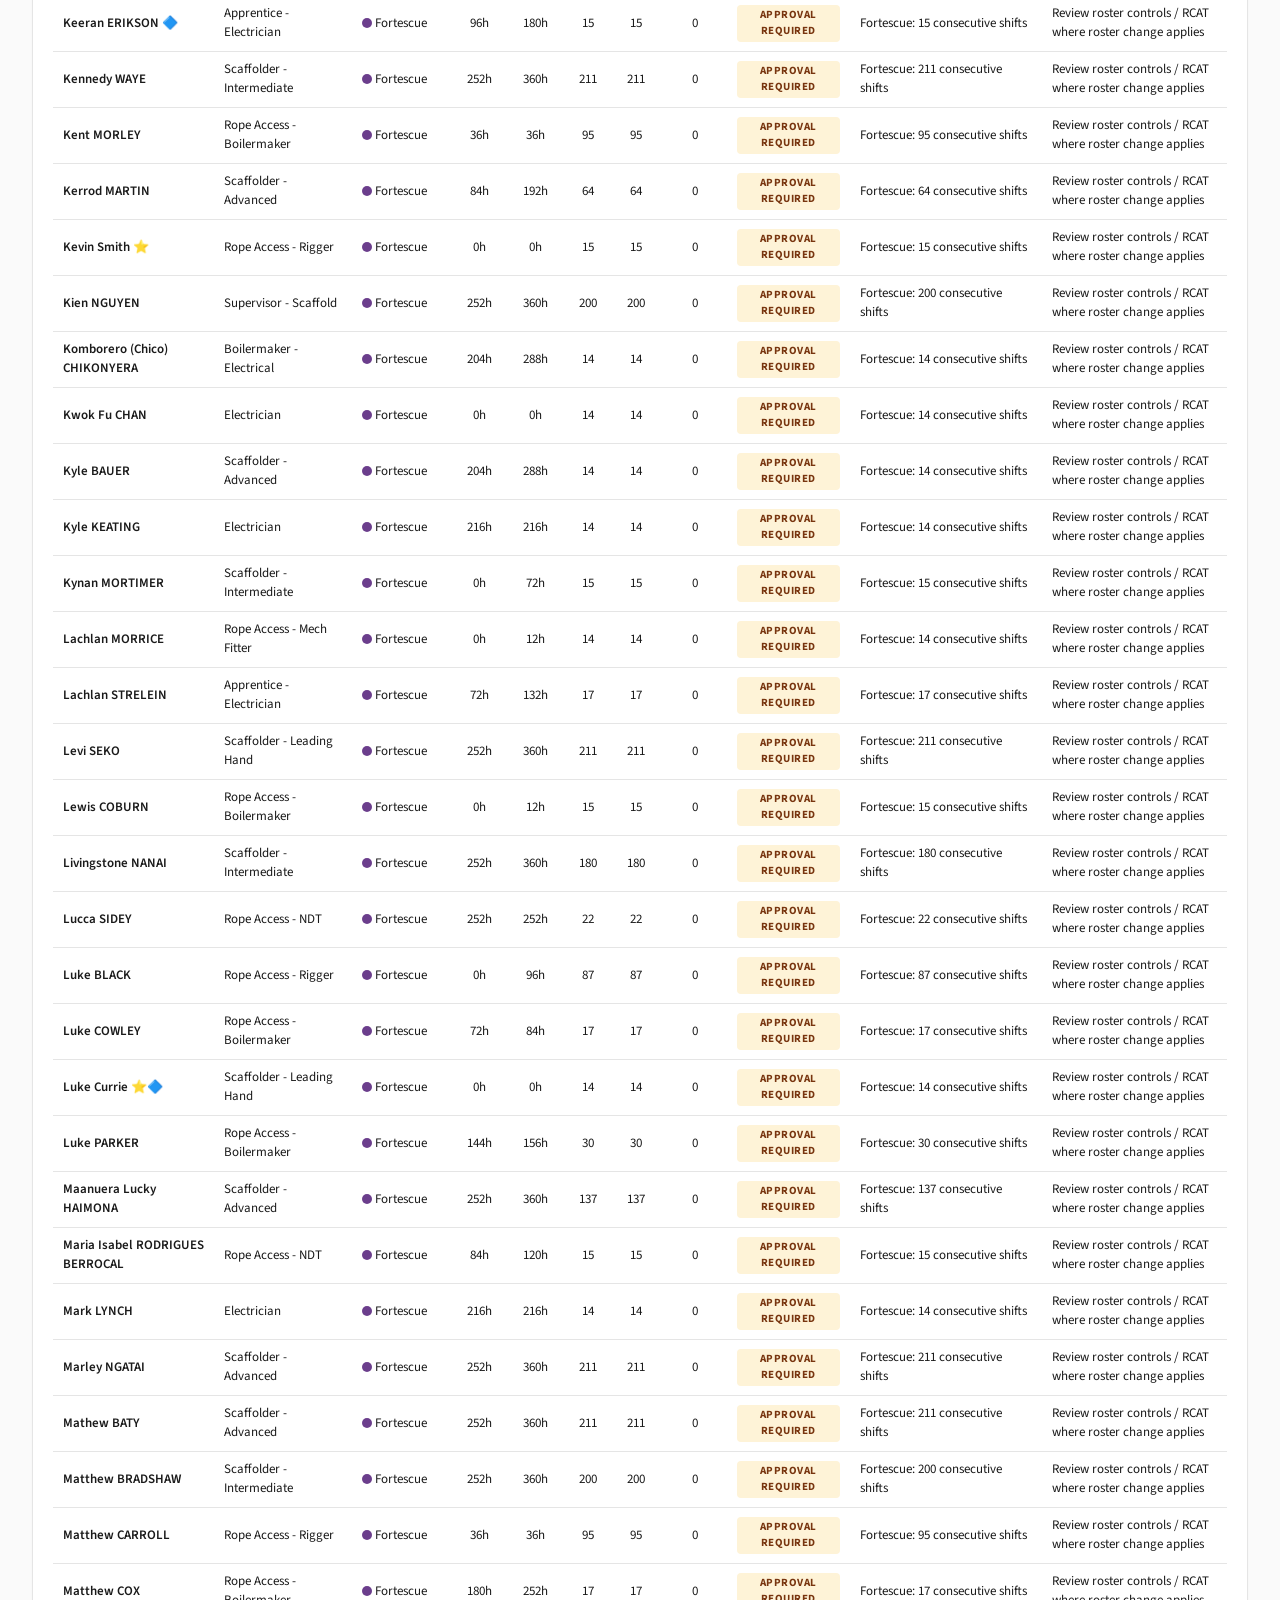
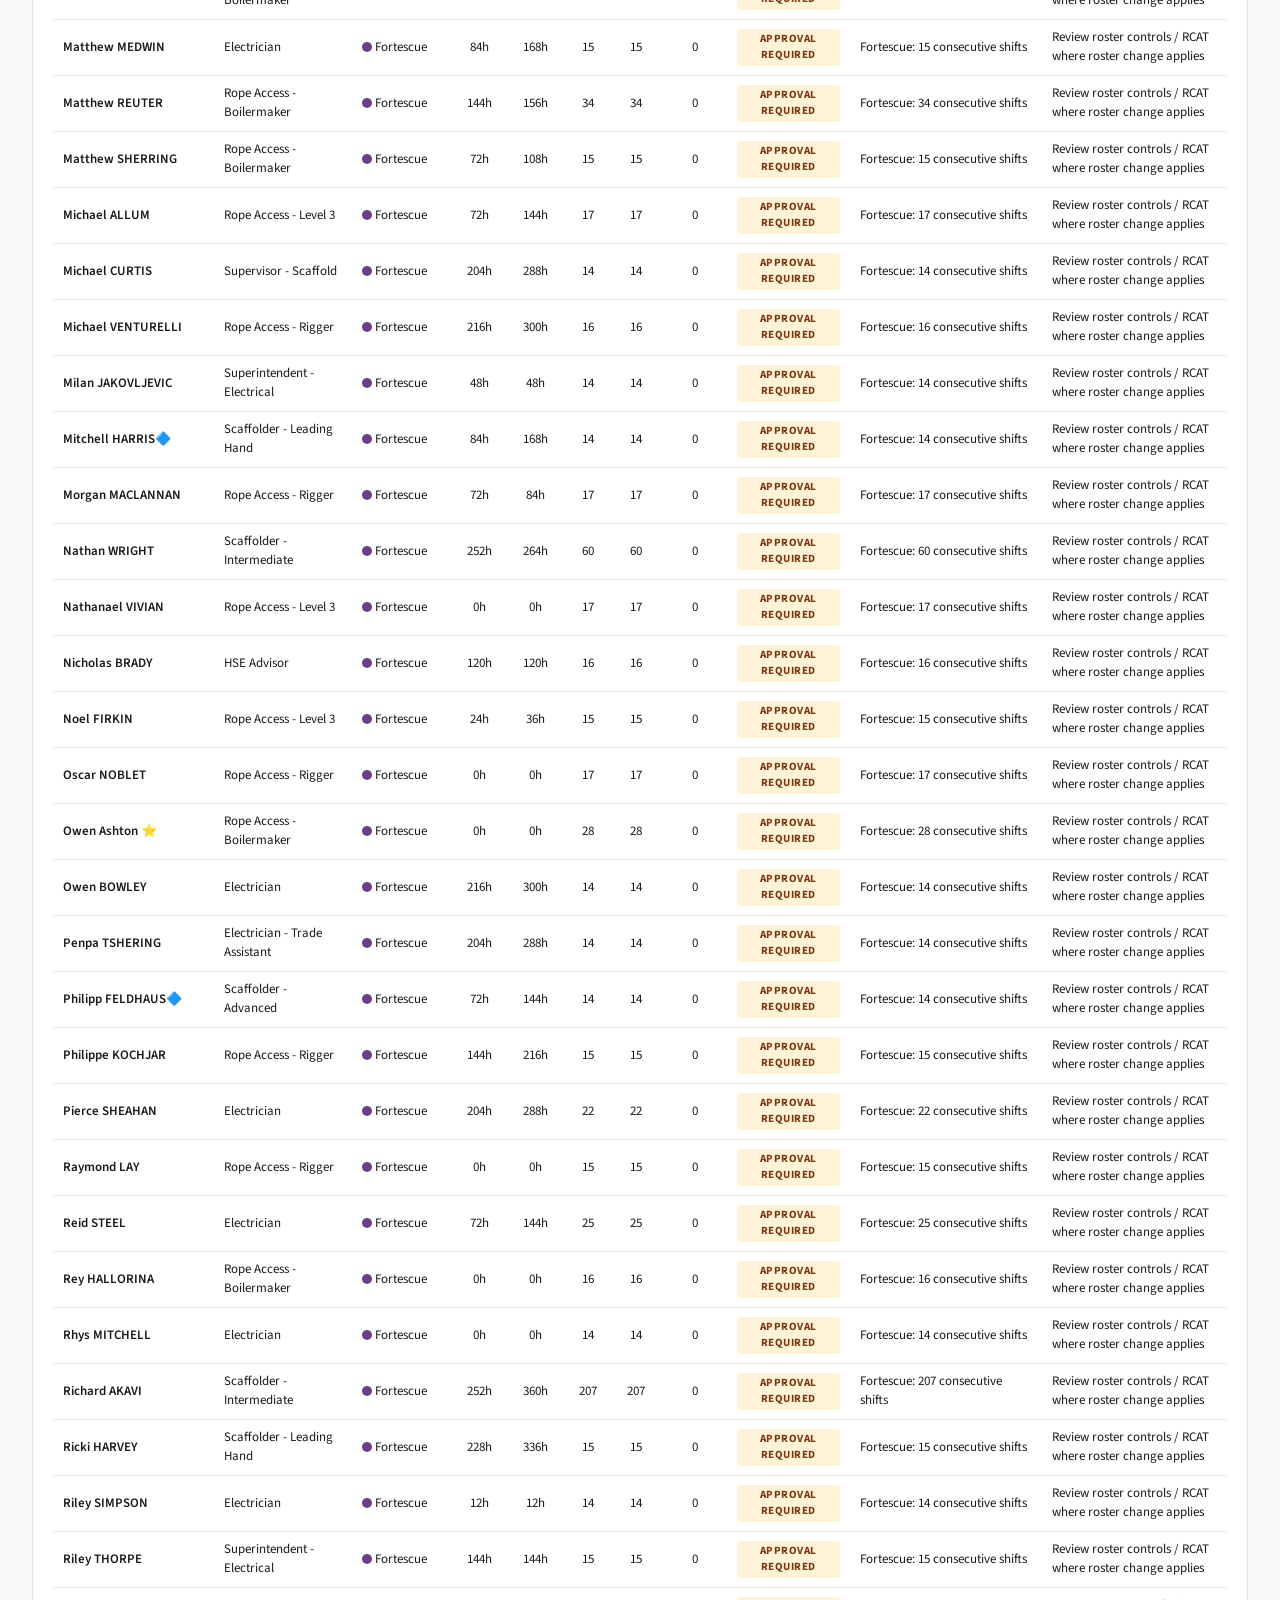
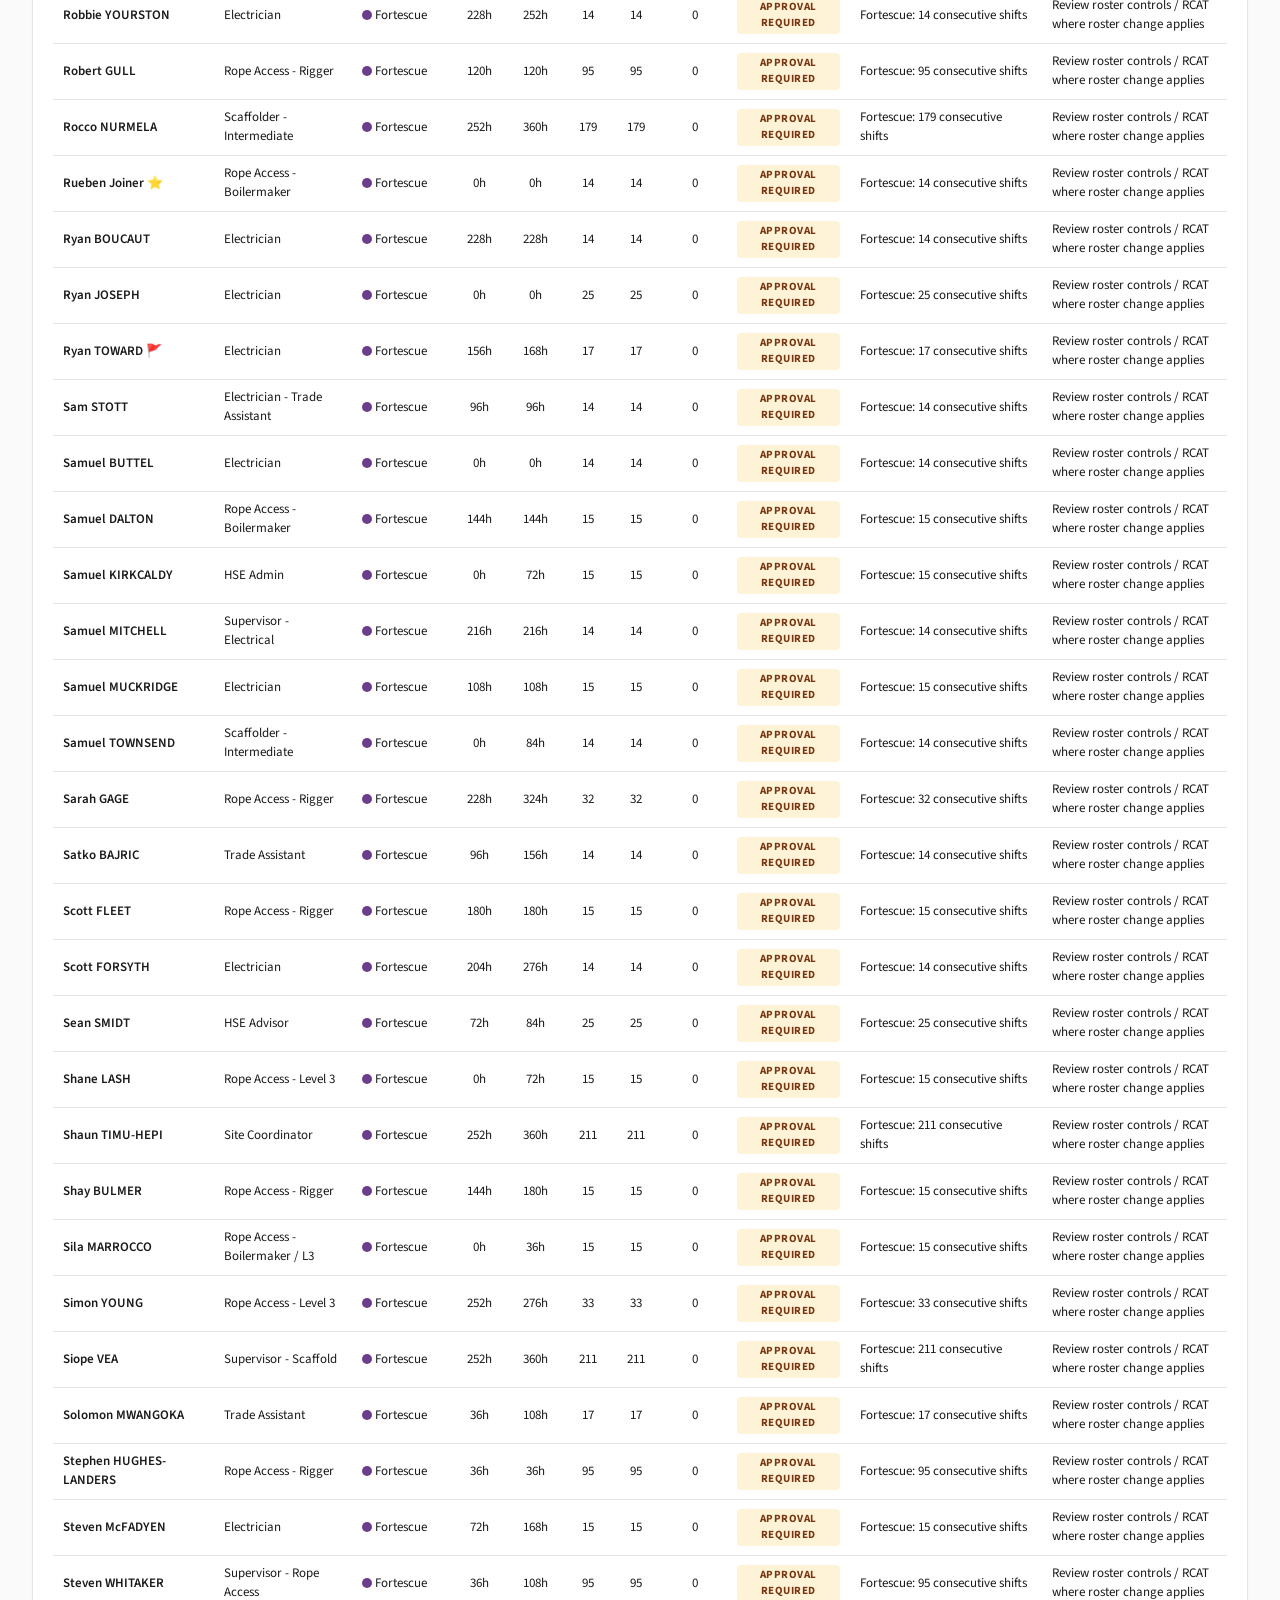
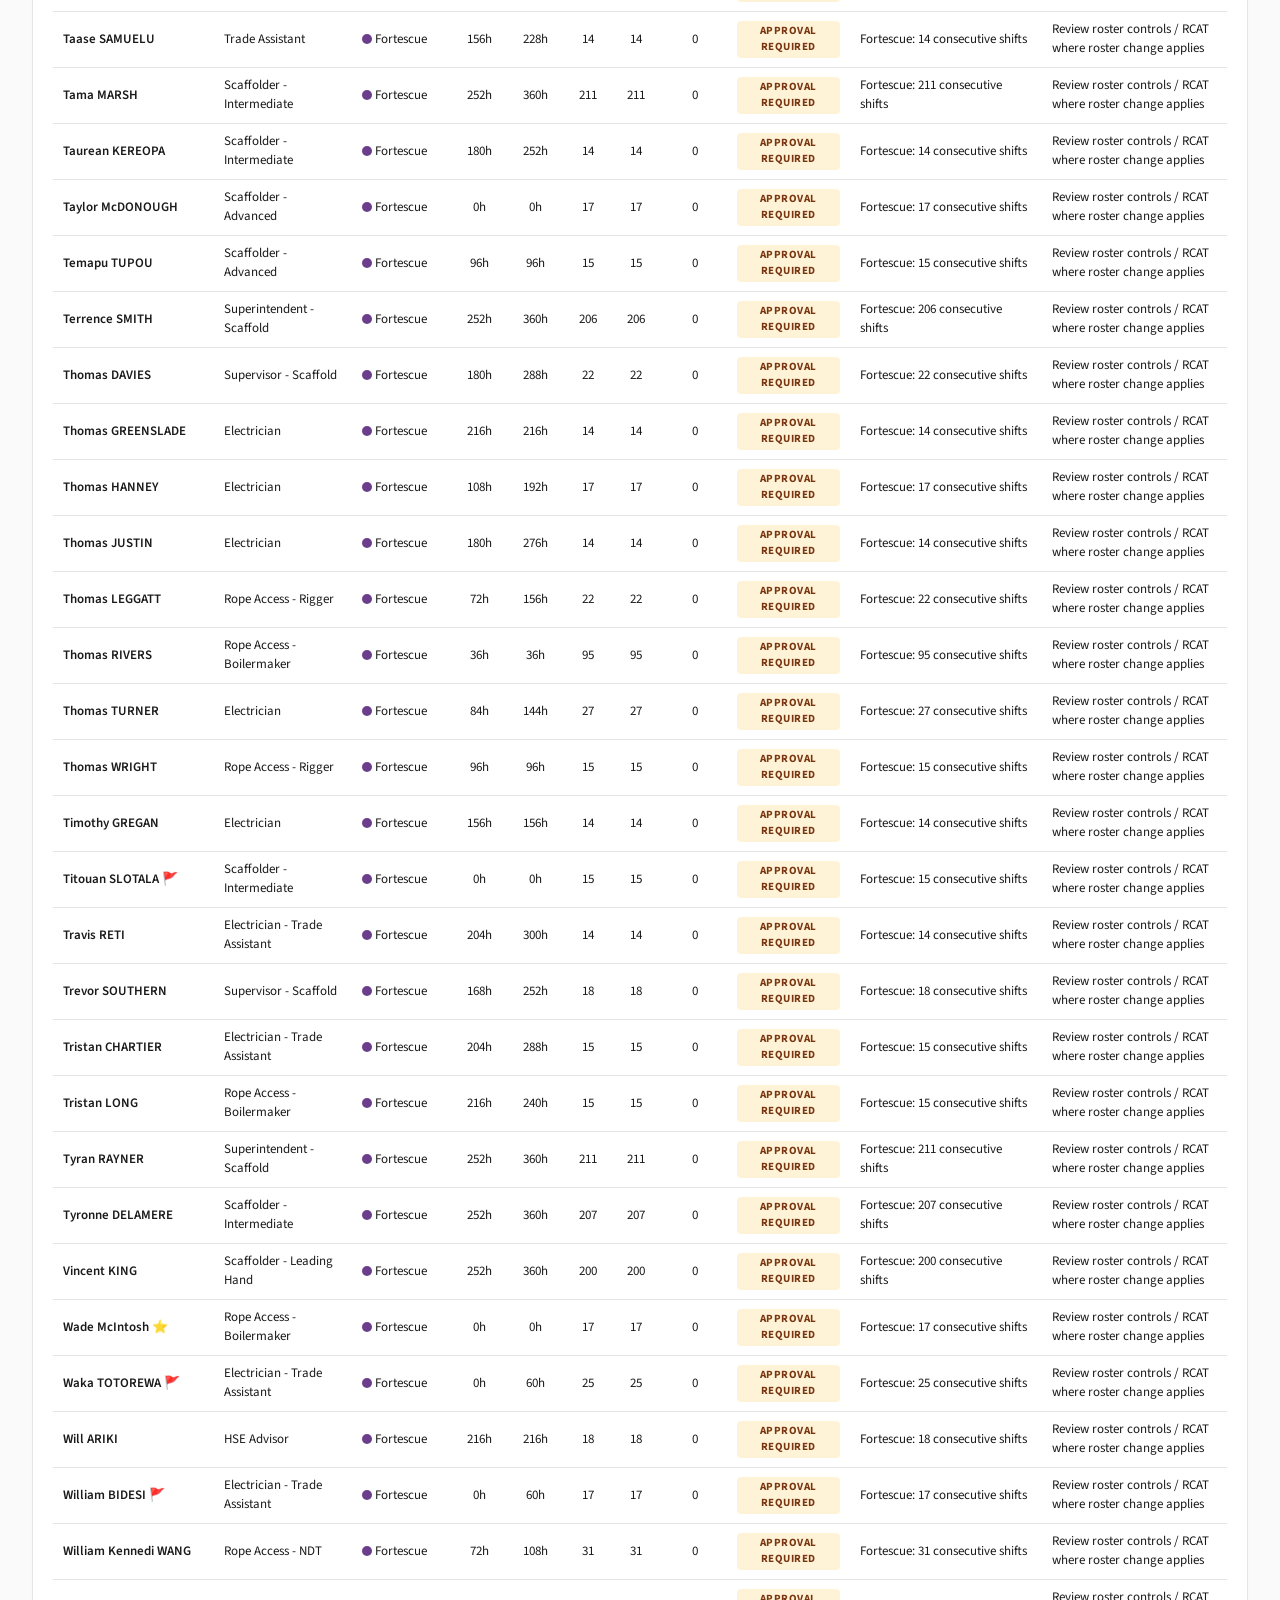
==== commit d82a0ab0: "Add fatigue rules summary to fatigue page" ====
--- a/fatigue.html
+++ b/fatigue.html
@@ -78,29 +78,73 @@
 
 <main>
 
+  <!-- Fatigue rules summary -->
+  <section class="card" id="sec-fatigue-rules">
+    <header>
+      <h2><span class="section-number">01</span> Fatigue rule summary</h2>
+      <span class="hint">Dashboard flags the most restrictive applicable client rule. Evidence and approvals are managed outside this dashboard.</span>
+      <p class="section-desc">Fatigue exposure is calculated from roster-derived worker metrics including rolling 21-day hours, current-month hours, consecutive shifts, consecutive day shifts, consecutive night shifts and days on site. Status is shown as <strong>breach</strong>, <strong>stand-down required</strong>, <strong>approval required</strong> or <strong>watch</strong>.</p>
+    </header>
+    <div class="body">
+      <div class="table-scroll">
+        <table class="tbl">
+          <thead>
+            <tr>
+              <th class="cell-left">Client</th>
+              <th class="cell-left">Core fatigue rules monitored</th>
+              <th class="cell-left">Dashboard action</th>
+            </tr>
+          </thead>
+          <tbody>
+            <tr>
+              <td class="cell-left"><span class="dot fortescue"></span> Fortescue</td>
+              <td class="cell-left">Extended roster exposure; work beyond 14 continuous hours requires client authorisation; roster changes may trigger RCAT/FAID controls.</td>
+              <td class="cell-left">Flags extended consecutive runs as <strong>watch</strong> or <strong>approval required</strong>.</td>
+            </tr>
+            <tr>
+              <td class="cell-left"><span class="dot rio"></span> Rio Tinto</td>
+              <td class="cell-left">243 h FIFO shutdown monthly limit; 14 consecutive FIFO shifts; standard 7 consecutive FIFO night shifts; up to 10 nights only under exception controls.</td>
+              <td class="cell-left">Flags monthly hour breaches, excessive consecutive shifts, night-shift approvals and night-shift breaches.</td>
+            </tr>
+            <tr>
+              <td class="cell-left"><span class="dot bhp"></span> BHP WAIO</td>
+              <td class="cell-left">230 h over 21 consecutive days; 14 consecutive FIFO shifts; 7 consecutive FIFO night shifts; minimum rest and sleep-opportunity controls sit outside current roster-only metrics.</td>
+              <td class="cell-left">Flags 21-day hour breaches, excessive consecutive shifts and night-shift limits.</td>
+            </tr>
+            <tr>
+              <td class="cell-left"><span class="dot royhill"></span> Roy Hill / Hancock</td>
+              <td class="cell-left">21 consecutive days maximum on site; mandatory stand-down after 14 consecutive day shifts; 24 h stand-down after 10 consecutive night shifts.</td>
+              <td class="cell-left">Flags day-shift stand-downs, night-shift stand-downs and site-duration breaches.</td>
+            </tr>
+          </tbody>
+        </table>
+      </div>
+    </div>
+  </section>
+
   <!-- KPI tiles -->
   <section class="card" id="sec-kpi">
     <header>
-      <h2><span class="section-number">01</span> Fatigue compliance — key metrics</h2>
+      <h2><span class="section-number">02</span> Fatigue compliance — key metrics</h2>
       <span class="hint">Filtered by client, position &amp; name above</span>
-      <p class="section-desc"><strong>In breach</strong> — workers whose worst consecutive 3-month window of hours exceeds the 836 h limit. <strong>Approaching</strong> — workers between 752 h (90 % of limit) and 836 h in their worst window. <strong>Worst overage</strong> — the largest single excess above 836 h across all flagged workers in the current filter. Hours are calculated after the 13-day stand-down rule: the 14th consecutive working day in any unbroken roster run is excluded and resets the count.</p>
+      <p class="section-desc"><strong>In breach</strong> — workers exceeding a hard client fatigue rule. <strong>Approaching limit</strong> — workers within warning range of a client threshold. <strong>Action required</strong> — workers requiring stand-down or approval outside this dashboard before continuing under the applicable client rule.</p>
     </header>
     <div class="body">
       <div class="kpi-grid">
         <div class="kpi-tile" id="kpi-fatigue-breach">
           <div class="label">In breach</div>
           <div class="value">—</div>
-          <div class="delta">≥ 836h in worst window</div>
+          <div class="delta">Hard client-rule breaches</div>
         </div>
         <div class="kpi-tile" id="kpi-fatigue-close">
           <div class="label">Approaching limit</div>
           <div class="value">—</div>
-          <div class="delta">752 – 836h</div>
+          <div class="delta">Approaching client limits</div>
         </div>
         <div class="kpi-tile" id="kpi-fatigue-worst">
-          <div class="label">Worst overage</div>
+          <div class="label">Action required</div>
           <div class="value">—</div>
-          <div class="delta">above 836h limit</div>
+          <div class="delta">Approval or stand-down required</div>
         </div>
       </div>
     </div>
@@ -109,21 +153,21 @@
   <!-- Discipline rollup -->
   <section class="card" id="sec-disc-rollup">
     <header>
-      <h2><span class="section-number">02</span> Breach by discipline</h2>
+      <h2><span class="section-number">03</span> Fatigue flags by discipline</h2>
       <span class="hint">Count of flagged workers per discipline group</span>
-      <p class="section-desc">Quick breakdown of the workers flagged in the compliance table below, grouped by their recorded discipline. Use this to identify which trade groups carry the highest fatigue exposure before drilling into the individual-level table. Counts update with the filter selections above.</p>
+      <p class="section-desc">Quick breakdown of the workers flagged in the compliance table below, grouped by recorded discipline. Use this to identify which trade groups carry the highest fatigue exposure before drilling into the individual-level table. Counts update with the filter selections above.</p>
     </header>
     <div class="body">
       <div class="discipline-rollup" id="discipline-rollup"></div>
     </div>
   </section>
 
-  <!-- Hours compliance table -->
+  <!-- Compliance table -->
   <section class="card" id="sec-compliance">
     <header>
-      <h2><span class="section-number">03</span> Hours compliance — 836h rolling 3-month limit</h2>
-      <span class="hint">Flagged workers: any consecutive 3-month window ≥ 752h (close) or ≥ 836h (breach). Highlighted cells = worst window.</span>
-      <p class="section-desc">Every possible consecutive 3-month window within the reporting period is checked against the 836 h limit. Only workers whose worst window reaches the warning threshold (752 h, 90 % of limit) appear here. Highlighted cells mark the worst window for each worker; remaining months are dimmed. <strong>Data treatment:</strong> hours come from the DailyPersonnelSchedule at 12 h/shift for onsite, mobilising, demobilised, and confirmed rows. Rejected, declined, and late-withdrawal rows are excluded. The 13-day stand-down rule removes the 14th consecutive working day in any unbroken run, then resets the streak. Workers booked for every calendar day of a month are assumed to have 50 % actual on-site attendance and their hours are halved.</p>
+      <h2><span class="section-number">04</span> Fatigue compliance — worker actions</h2>
+      <span class="hint">Flagged workers only. Uses parser-derived fatigueMetrics, not monthly-hour estimates.</span>
+      <p class="section-desc">Each worker is assessed against the relevant client rule based on the current client and roster-derived fatigue metrics. The table shows the trigger and required operational action. Approval documents, evidence registers and formal risk assessments are managed outside this dashboard.</p>
     </header>
     <div class="body">
       <div style="display:flex; gap:12px; margin-bottom:10px; align-items:center;">
@@ -137,10 +181,7 @@
         </table>
       </div>
       <div class="small muted" style="margin-top:8px;">
-        Limit: 836h per any rolling 3-month period &nbsp;·&nbsp;
-        <span class="badge warn">Close</span> ≥ 752h &nbsp;·&nbsp;
-        <span class="badge risk">Breach</span> ≥ 836h &nbsp;·&nbsp;
-        Stand-down applied: day 14+ in any consecutive working run is excluded.
+        Client rules are summarised above. The dashboard is a workforce planning control, not the approval/evidence register.
       </div>
     </div>
   </section>
@@ -150,6 +191,7 @@
 <script src="assets/format.js"></script>
 <script src="assets/boot.js"></script>
 <script src="assets/kpi.js"></script>
+<script src="assets/fatigue-rules.js"></script>
 <script src="assets/compliance.js"></script>
 <script src="assets/fatigue-app.js"></script>
 </body>
